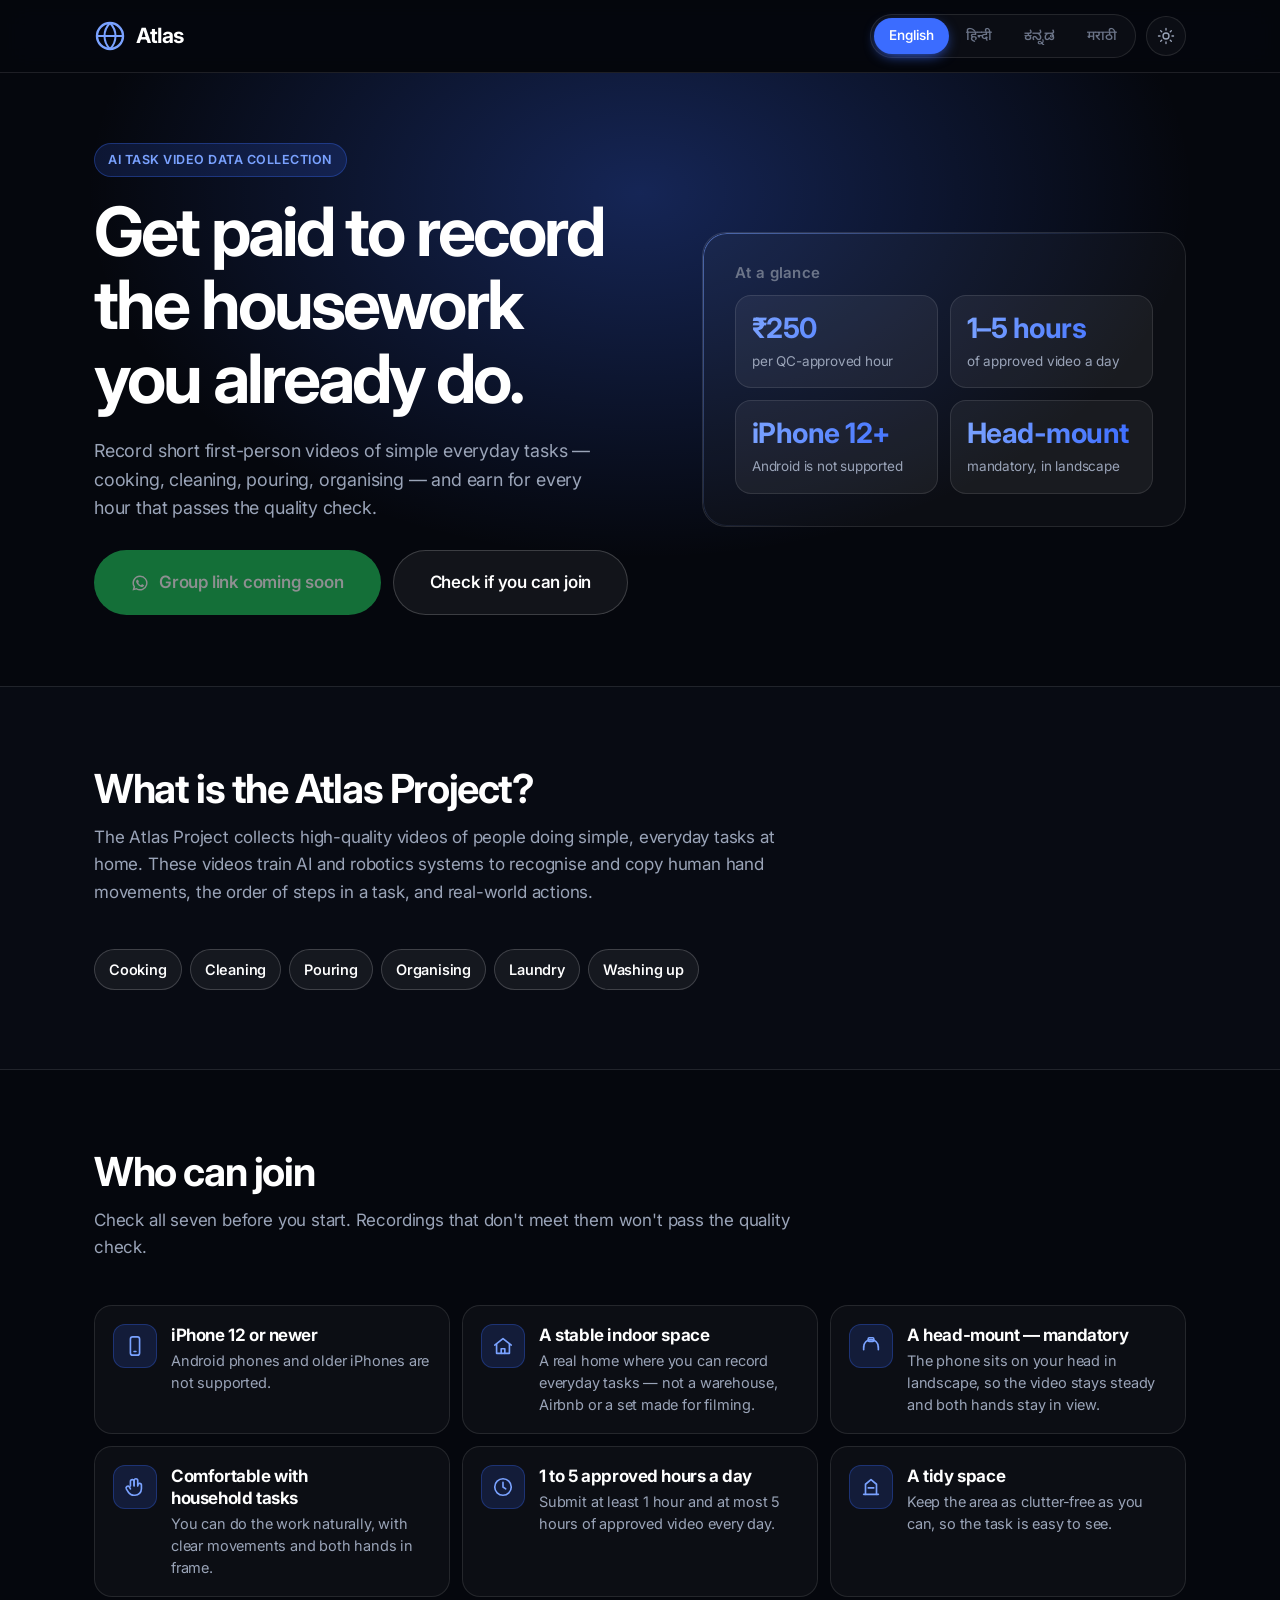
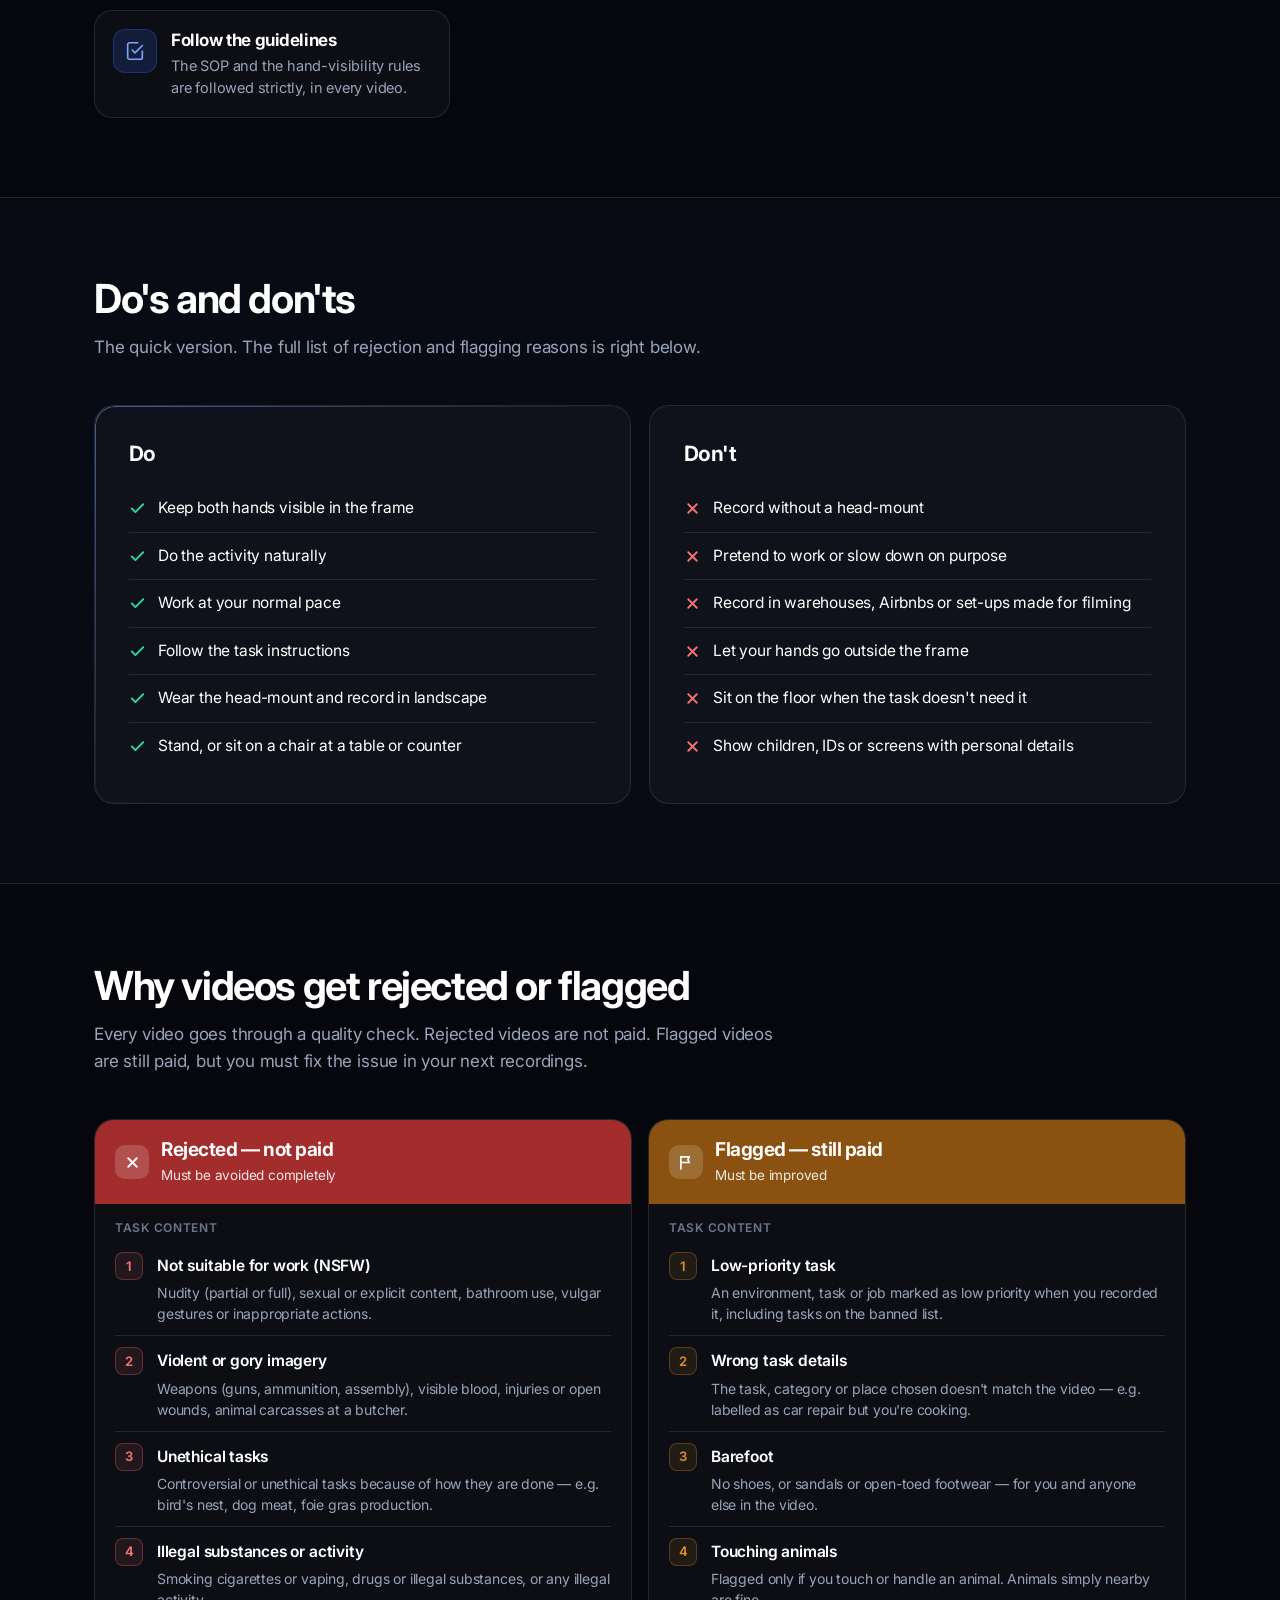
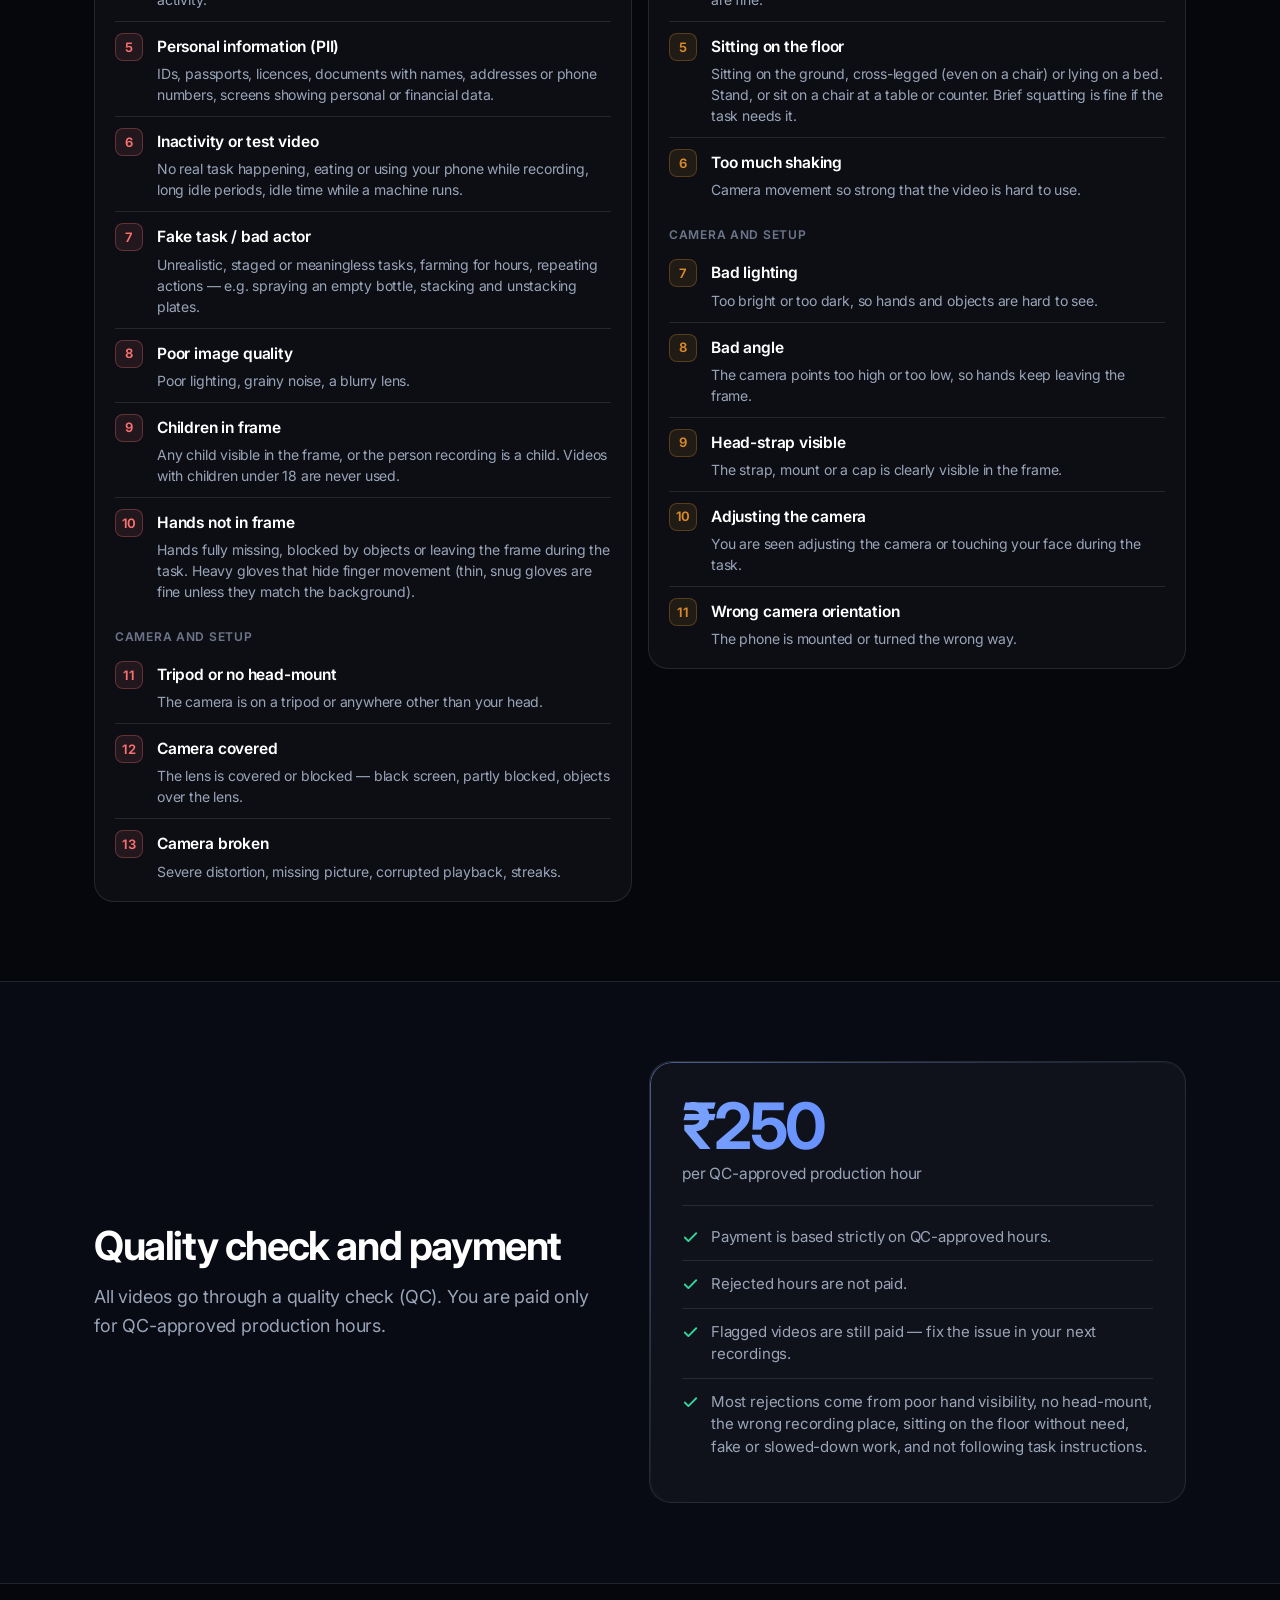
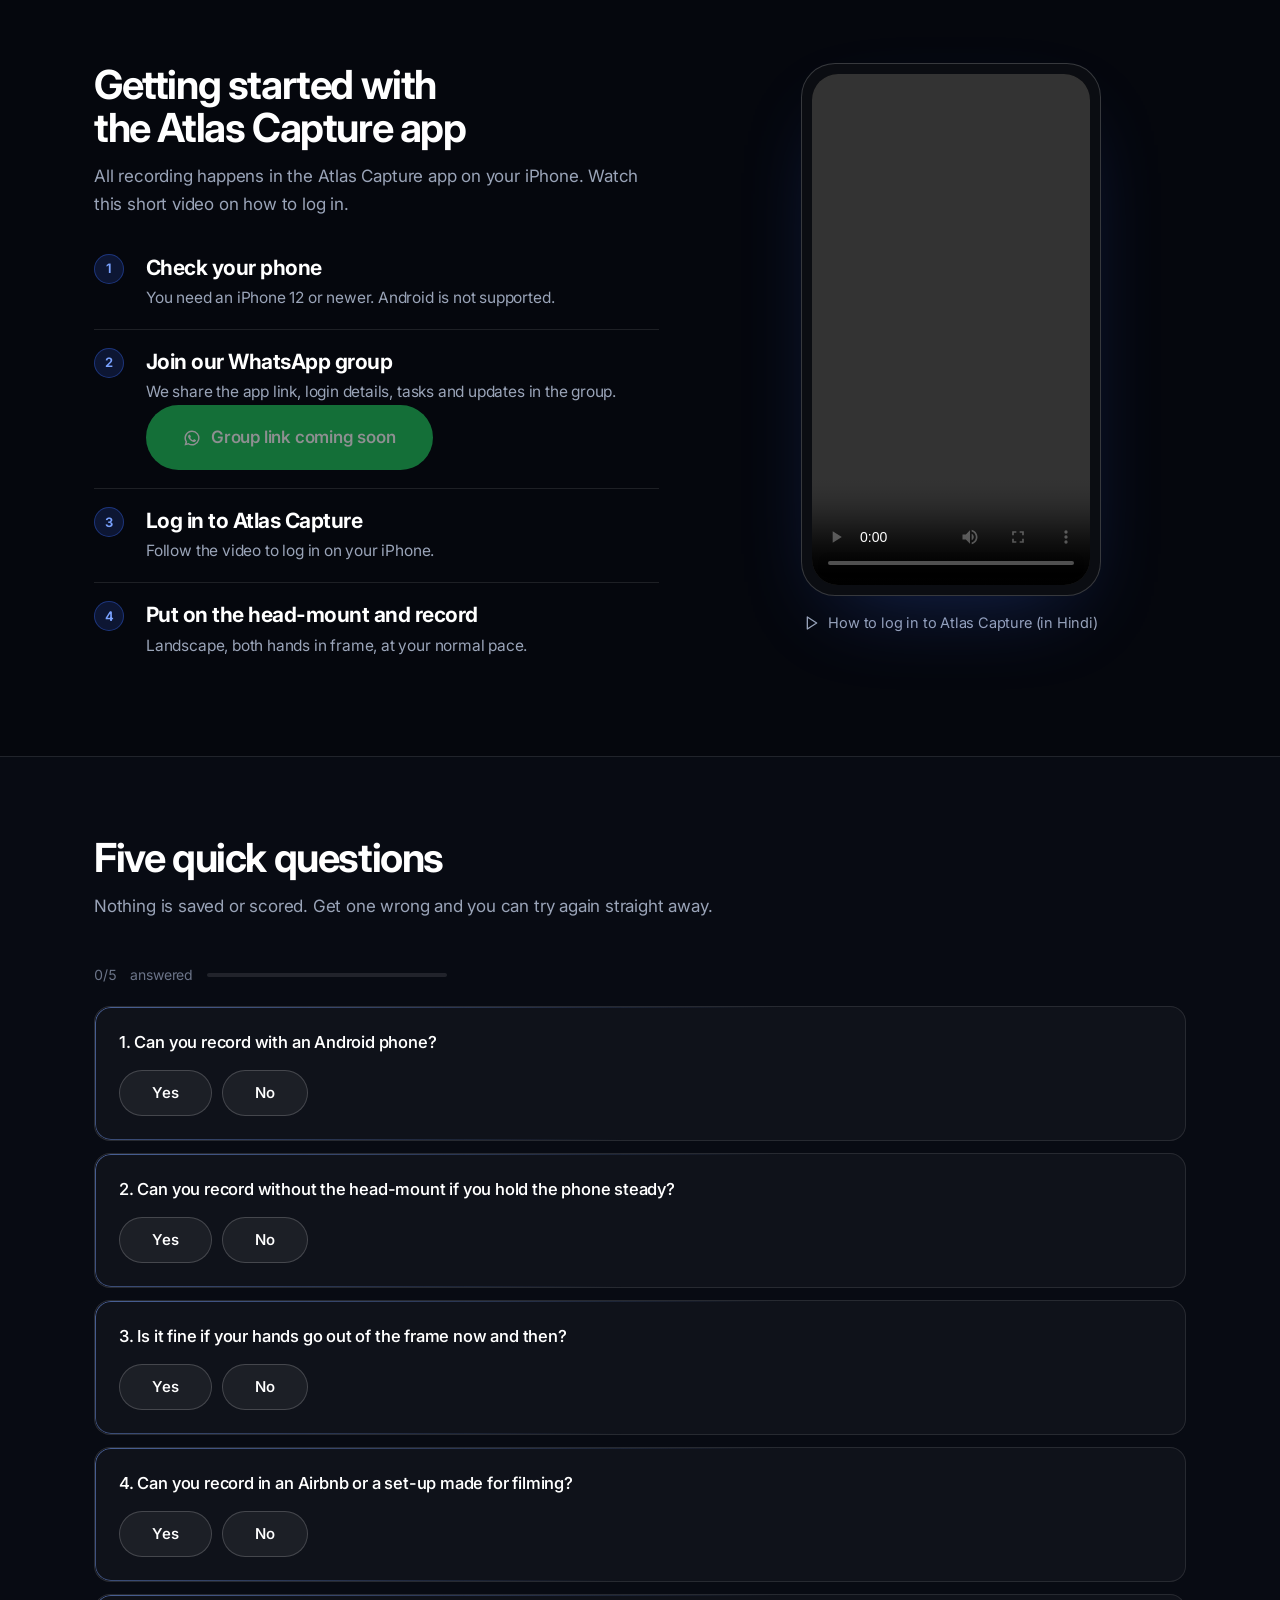
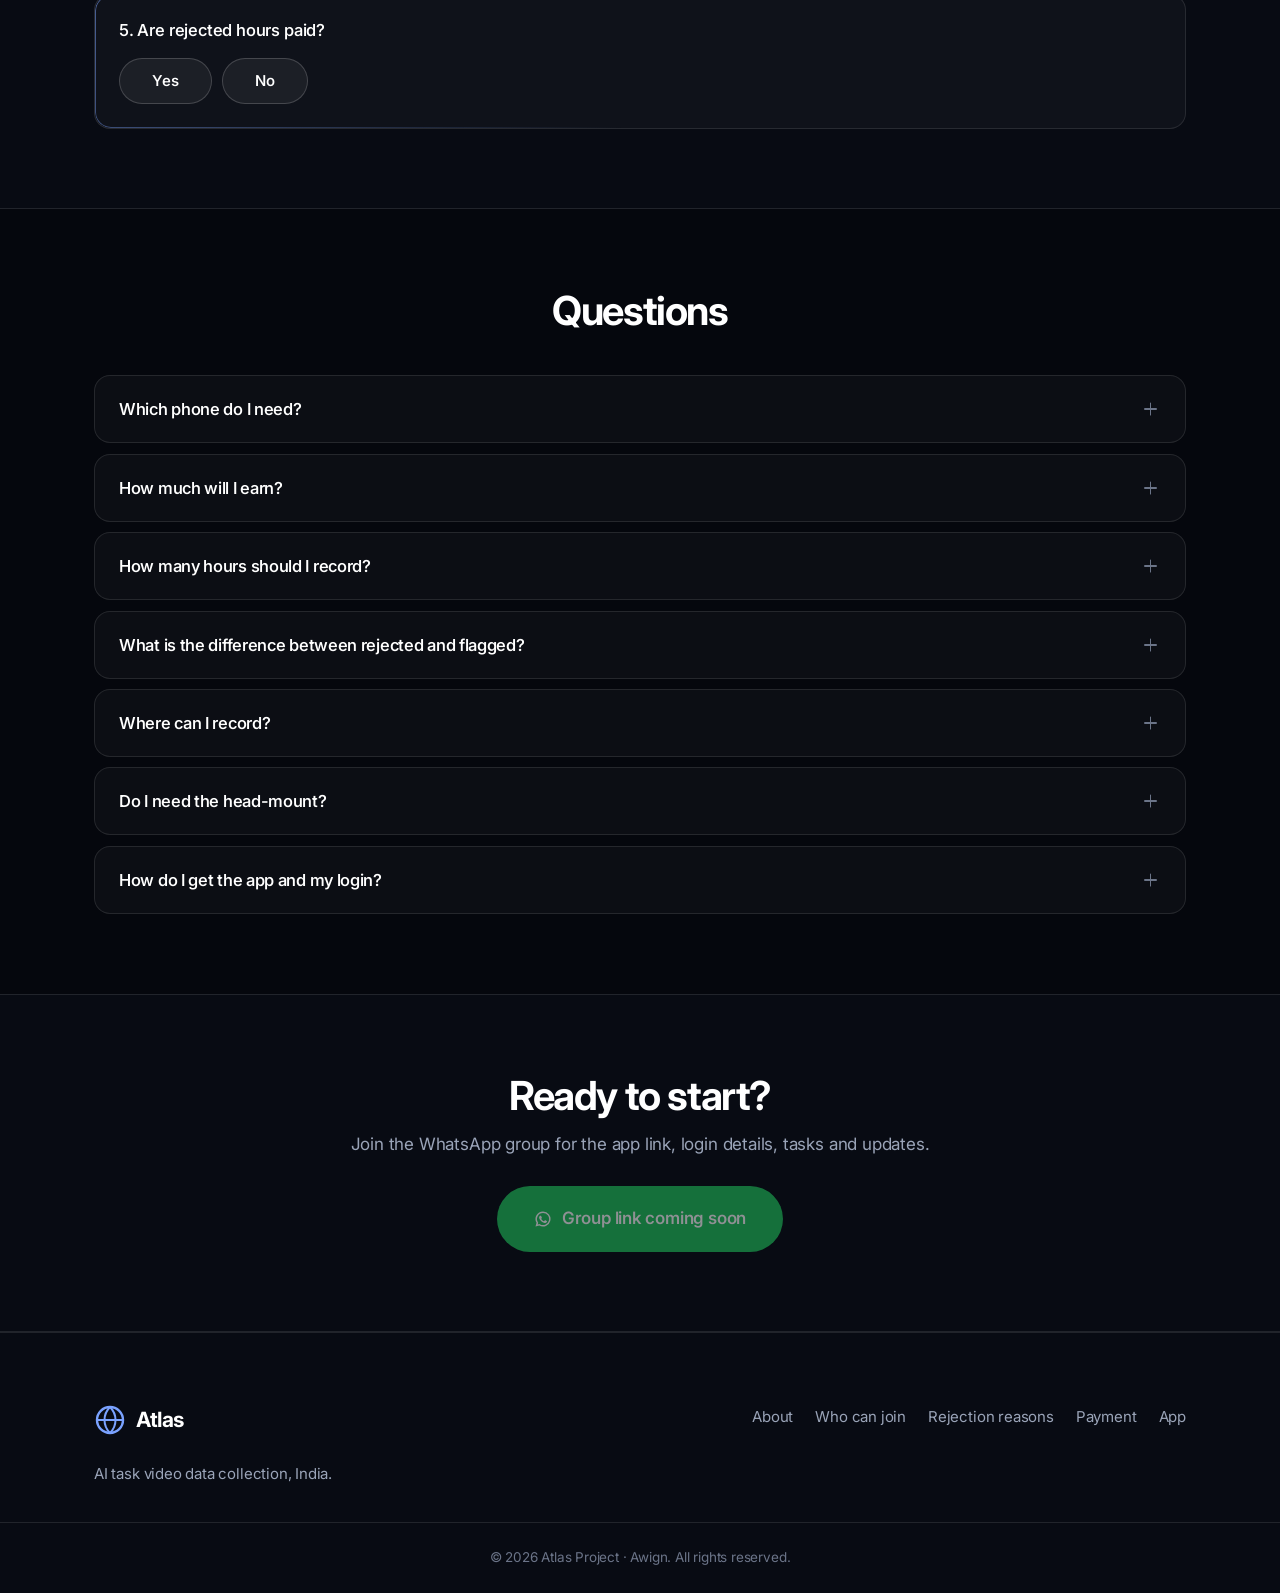
==== index.html @ ff55d1a7 "Atlas Project onboarding site (India) English by default, with Hindi, Kannada and Marathi. Eligibili" ====
<!doctype html>
<html lang="en" data-theme="dark">
<head>
<meta charset="utf-8" />
<meta name="viewport" content="width=device-width, initial-scale=1" />
<title>Atlas Project — Get Paid to Record Everyday Tasks</title>
<meta name="description" content="Record first-person videos of everyday household tasks with your iPhone and earn ₹250 for every QC-approved hour. Eligibility, rules, rejection reasons and app setup." />
<link rel="icon" type="image/png" href="assets/favicon.png" />
<link rel="apple-touch-icon" href="assets/favicon.png" />
<link rel="preconnect" href="https://fonts.googleapis.com" />
<link rel="preconnect" href="https://fonts.gstatic.com" crossorigin />
<link href="https://fonts.googleapis.com/css2?family=Inter:wght@400;500;600;700&family=Noto+Sans+Devanagari:wght@400;500;600;700&family=Noto+Sans+Kannada:wght@400;500;600;700&display=swap" rel="stylesheet" />
<link rel="stylesheet" href="styles.css" />
<script>
  (function () {
    var t = null;
    try { t = localStorage.getItem("atlas_theme"); } catch (e) {}
    document.documentElement.setAttribute("data-theme", t === "light" ? "light" : "dark");
  })();
</script>
</head>
<body>

<nav class="nav">
  <div class="shell nav__in">
    <a class="brand" href="#top" aria-label="Atlas Project">
      <span class="brand__mark" aria-hidden="true">
        <svg viewBox="0 0 32 32" fill="none"><circle cx="16" cy="16" r="13" stroke="currentColor" stroke-width="2.4"/><path d="M3 16h26M16 3c4 4 5.5 8.5 5.5 13S20 25 16 29M16 3c-4 4-5.5 8.5-5.5 13S12 25 16 29" stroke="currentColor" stroke-width="2"/></svg>
      </span>
      <span class="brand__name">Atlas</span>
    </a>
    <div class="nav__tools">
      <div class="seg" id="lang-seg" role="group" aria-label="Language"></div>
      <button type="button" class="iconbtn" id="theme-btn" onclick="toggleTheme()" aria-label="Switch theme">
        <svg class="i-sun" viewBox="0 0 24 24" fill="none" stroke="currentColor" stroke-width="1.8" stroke-linecap="round"><circle cx="12" cy="12" r="4"/><path d="M12 2v2M12 20v2M4.9 4.9l1.4 1.4M17.7 17.7l1.4 1.4M2 12h2M20 12h2M4.9 19.1l1.4-1.4M17.7 6.3l1.4-1.4"/></svg>
        <svg class="i-moon" viewBox="0 0 24 24" fill="none" stroke="currentColor" stroke-width="1.8" stroke-linecap="round" stroke-linejoin="round"><path d="M21 12.8A9 9 0 1111.2 3a7 7 0 009.8 9.8z"/></svg>
      </button>
    </div>
  </div>
</nav>

<main id="top">

  <!-- ================= HERO ================= -->
  <header class="hero">
    <div class="hero__aura"></div>
    <div class="shell hero__in">
      <div class="rv">
        <span class="eyebrow" data-i18n="heroEyebrow"></span>
        <h1 data-i18n="heroTitle"></h1>
        <p class="lede" data-i18n="heroLede"></p>
        <div class="hero__cta">
          <span class="js-join"></span>
          <a class="btn btn--ghost btn--lg" href="#eligibility" data-i18n="heroCta2"></a>
        </div>
      </div>
      <aside class="glance card card--edge rv" aria-labelledby="glance-t">
        <h2 id="glance-t" data-i18n="glanceTitle"></h2>
        <dl id="glance"></dl>
      </aside>
    </div>
  </header>

  <!-- ================= ABOUT ================= -->
  <section class="sec sec--tint" id="about">
    <div class="shell">
      <div class="head rv">
        <h2 data-i18n="aboutTitle"></h2>
        <p data-i18n="aboutBody"></p>
      </div>
      <ul class="tags rv" id="about-tags"></ul>
    </div>
  </section>

  <!-- ================= ELIGIBILITY ================= -->
  <section class="sec" id="eligibility">
    <div class="shell">
      <div class="head rv">
        <h2 data-i18n="eligTitle"></h2>
        <p data-i18n="eligBody"></p>
      </div>
      <ol class="elig" id="elig"></ol>
    </div>
  </section>

  <!-- ================= DO / DON'T ================= -->
  <section class="sec sec--tint" id="rules">
    <div class="shell">
      <div class="head rv">
        <h2 data-i18n="ddTitle"></h2>
        <p data-i18n="ddBody"></p>
      </div>
      <div class="dd">
        <div class="dd__col dd--good card card--edge card--spot rv">
          <h3 data-i18n="doTitle"></h3>
          <ul id="do-list"></ul>
        </div>
        <div class="dd__col dd--bad card card--spot rv">
          <h3 data-i18n="dontTitle"></h3>
          <ul id="dont-list"></ul>
        </div>
      </div>
    </div>
  </section>

  <!-- ================= REJECTION / FLAGGING ================= -->
  <section class="sec" id="reasons">
    <div class="shell">
      <div class="head rv">
        <h2 data-i18n="rejTitle"></h2>
        <p data-i18n="rejBody"></p>
      </div>
      <div class="reasons">
        <div class="rlist rlist--p0 card rv" id="p0"></div>
        <div class="rlist rlist--p1 card rv" id="p1"></div>
      </div>
    </div>
  </section>

  <!-- ================= QC & PAYMENT ================= -->
  <section class="sec sec--tint" id="pay">
    <div class="shell pay">
      <div class="rv">
        <h2 data-i18n="payTitle"></h2>
        <p class="lede" style="margin-top:16px" data-i18n="payBody"></p>
      </div>
      <div class="pay__card card card--edge card--spot rv">
        <div class="pay__rate"><b data-i18n="payRate"></b><span data-i18n="payRateL"></span></div>
        <ul class="pay__points" id="pay-points"></ul>
      </div>
    </div>
  </section>

  <!-- ================= APP ================= -->
  <section class="sec" id="app">
    <div class="shell app">
      <div class="rv">
        <div class="head">
          <h2 data-i18n="appTitle"></h2>
          <p data-i18n="appBody"></p>
        </div>
        <div id="app-steps"></div>
      </div>
      <figure class="phone rv">
        <div class="phone__frame">
          <video id="login-video" controls playsinline preload="metadata"></video>
        </div>
        <figcaption class="vid__cap">
          <svg width="16" height="16" viewBox="0 0 24 24" fill="none" stroke="currentColor" stroke-width="2" stroke-linecap="round" stroke-linejoin="round"><polygon points="5 3 19 12 5 21 5 3"/></svg>
          <span data-i18n="appVideoCap"></span>
        </figcaption>
      </figure>
    </div>
  </section>

  <!-- ================= QUIZ ================= -->
  <section class="sec sec--tint">
    <div class="shell">
      <div class="head rv">
        <h2 data-i18n="quizTitle"></h2>
        <p data-i18n="quizBody"></p>
      </div>
      <div class="meter rv">
        <span id="q-count">0/5</span>
        <span data-i18n="quizProgress"></span>
        <span class="track"><span class="fill" id="q-fill"></span></span>
      </div>
      <div class="quiz" id="quiz"></div>
    </div>
  </section>

  <!-- ================= FAQ ================= -->
  <section class="sec" id="faq">
    <div class="shell">
      <div class="head head--center rv">
        <h2 data-i18n="faqTitle"></h2>
      </div>
      <div class="faq" id="faq-list"></div>
    </div>
  </section>

  <!-- ================= FINAL CTA ================= -->
  <section class="sec sec--tint">
    <div class="shell">
      <div class="final rv">
        <h2 data-i18n="ctaTitle"></h2>
        <p data-i18n="ctaBody"></p>
        <div class="hero__cta"><span class="js-join"></span></div>
      </div>
    </div>
  </section>

</main>

<footer class="foot">
  <div class="shell foot__in">
    <div>
      <a class="brand" href="#top"><span class="brand__mark" aria-hidden="true"><svg viewBox="0 0 32 32" fill="none"><circle cx="16" cy="16" r="13" stroke="currentColor" stroke-width="2.4"/><path d="M3 16h26M16 3c4 4 5.5 8.5 5.5 13S20 25 16 29M16 3c-4 4-5.5 8.5-5.5 13S12 25 16 29" stroke="currentColor" stroke-width="2"/></svg></span><span class="brand__name">Atlas</span></a>
      <p class="foot__tag" data-i18n="footTag"></p>
    </div>
    <ul class="foot__links">
      <li><a href="#about" data-i18n="fAbout"></a></li>
      <li><a href="#eligibility" data-i18n="fEligibility"></a></li>
      <li><a href="#reasons" data-i18n="fRules"></a></li>
      <li><a href="#pay" data-i18n="fPay"></a></li>
      <li><a href="#app" data-i18n="fApp"></a></li>
    </ul>
  </div>
  <div class="foot__bar"><span data-i18n="footRights"></span></div>
</footer>

<script src="i18n.js"></script>
<script src="script.js"></script>
</body>
</html>
---- styles.css ----
/* ============================================================
   Atlas Project — India onboarding (design system shared with the
   Awign LatAm site)
   Dark-first design system with a light theme toggle.
   ============================================================ */

:root,
[data-theme="dark"] {
  --bg: #05070d;
  --bg-2: #080b13;
  --surface: rgba(255, 255, 255, 0.03);
  --surface-2: rgba(255, 255, 255, 0.055);

  --line: rgba(255, 255, 255, 0.1);
  --line-2: rgba(255, 255, 255, 0.18);

  --tx: #ffffff;
  --tx-2: #9aa4b8;
  --tx-3: #6b7488;

  --brand: #3b6cff;
  --brand-2: #7aa2ff;
  --brand-soft: rgba(59, 108, 255, 0.16);

  --good: #34d399;
  --good-soft: rgba(52, 211, 153, 0.1);
  --bad: #f87171;
  --bad-soft: rgba(248, 113, 113, 0.09);

  --edge: rgba(122, 162, 255, 0.55);
  --edge-2: rgba(122, 162, 255, 0);
  --halo: rgba(59, 108, 255, 0.3);
  --spot: rgba(122, 162, 255, 0.14);

  color-scheme: dark;
}

[data-theme="light"] {
  --bg: #ffffff;
  --bg-2: #f5f7fc;
  --surface: rgba(10, 20, 50, 0.022);
  --surface-2: rgba(10, 20, 50, 0.045);

  --line: rgba(10, 20, 50, 0.1);
  --line-2: rgba(10, 20, 50, 0.19);

  --tx: #070a12;
  --tx-2: #4d5665;
  --tx-3: #79808f;

  --brand: #1b45d7;
  --brand-2: #1b45d7;
  --brand-soft: rgba(27, 69, 215, 0.09);

  --good: #0f7a4f;
  --good-soft: rgba(15, 122, 79, 0.07);
  --bad: #c0362c;
  --bad-soft: rgba(192, 54, 44, 0.06);

  --edge: rgba(27, 69, 215, 0.32);
  --edge-2: rgba(27, 69, 215, 0);
  --halo: rgba(27, 69, 215, 0.14);
  --spot: rgba(27, 69, 215, 0.07);

  color-scheme: light;
}

* {
  box-sizing: border-box;
}

html {
  scroll-behavior: smooth;
  -webkit-text-size-adjust: 100%;
}

body {
  margin: 0;
  background: var(--bg);
  color: var(--tx);
  font-family: "Inter", "Noto Sans Devanagari", "Noto Sans Kannada", -apple-system, BlinkMacSystemFont, "Segoe UI", Roboto,
    Helvetica, Arial, sans-serif;
  font-size: 17px;
  line-height: 1.6;
  letter-spacing: -0.011em;
  -webkit-font-smoothing: antialiased;
  -moz-osx-font-smoothing: grayscale;
  overflow-x: hidden;
}

/* Theme flips instantly. Transitioning a background-color that resolves
   from a custom property leaves it stuck on the old value, so all
   transitions are suppressed for the frame the theme changes on. */
.theming,
.theming *,
.theming *::before,
.theming *::after {
  transition: none !important;
}

img {
  max-width: 100%;
  display: block;
}
a {
  color: inherit;
}
::selection {
  background: var(--brand);
  color: #fff;
}

.shell {
  width: 100%;
  max-width: 1180px;
  margin-inline: auto;
  padding-inline: clamp(20px, 5vw, 44px);
}

/* ---------- type ---------- */

h1,
h2,
h3,
h4 {
  margin: 0;
  font-weight: 680;
  line-height: 1.08;
  letter-spacing: -0.035em;
  text-wrap: balance;
}

h1 {
  font-size: clamp(40px, 5.6vw, 68px);
  letter-spacing: -0.042em;
}
h2 {
  font-size: clamp(28px, 3.4vw, 40px);
}
h3 {
  font-size: clamp(18px, 1.9vw, 21px);
  letter-spacing: -0.024em;
  line-height: 1.3;
}

p {
  margin: 0;
}

.lede {
  font-size: clamp(16.5px, 1.4vw, 18.5px);
  line-height: 1.58;
  color: var(--tx-2);
  max-width: 60ch;
}

.head {
  max-width: 700px;
  margin-bottom: clamp(28px, 3.4vw, 44px);
}
.head p {
  margin-top: 14px;
  color: var(--tx-2);
  font-size: 17px;
}
.head--center {
  margin-inline: auto;
  text-align: center;
}

/* ---------- surfaces ---------- */

.card {
  position: relative;
  background: var(--surface);
  border: 1px solid var(--line);
  border-radius: 20px;
  overflow: hidden;
}

/* gradient hairline */
.card--edge::before {
  content: "";
  position: absolute;
  inset: 0;
  border-radius: inherit;
  padding: 1px;
  background: linear-gradient(140deg, var(--edge), var(--edge-2) 55%);
  -webkit-mask: linear-gradient(#000 0 0) content-box, linear-gradient(#000 0 0);
  -webkit-mask-composite: xor;
  mask: linear-gradient(#000 0 0) content-box, linear-gradient(#000 0 0);
  mask-composite: exclude;
  pointer-events: none;
  z-index: 2;
}

/* cursor-following glow */
.card--spot::after {
  content: "";
  position: absolute;
  inset: 0;
  border-radius: inherit;
  background: radial-gradient(
    340px circle at var(--mx, 50%) var(--my, 0%),
    var(--spot),
    transparent 65%
  );
  opacity: 0;
  transition: opacity 0.35s ease;
  pointer-events: none;
  z-index: 1;
}
.card--spot:hover::after {
  opacity: 1;
}

.card--lift {
  transition: transform 0.32s cubic-bezier(0.22, 1, 0.36, 1),
    box-shadow 0.32s ease, border-color 0.32s ease;
}
.card--lift:hover {
  transform: translateY(-4px);
  border-color: var(--line-2);
  box-shadow: 0 22px 60px -22px var(--halo);
}

/* ---------- scroll reveal ----------
   Content is visible by default and only hidden once JS has confirmed it
   can animate it back in (html.anim). Without that, a page opened in a
   background tab — where IntersectionObserver never fires — would render
   completely blank. */

.anim .rv {
  opacity: 0;
  transform: translateY(22px);
  transition: opacity 0.7s cubic-bezier(0.22, 1, 0.36, 1),
    transform 0.7s cubic-bezier(0.22, 1, 0.36, 1);
  will-change: opacity, transform;
}
.anim .rv.in {
  opacity: 1;
  transform: none;
}

/* ---------- buttons ---------- */

.btn {
  display: inline-flex;
  align-items: center;
  justify-content: center;
  gap: 10px;
  border: 1px solid transparent;
  border-radius: 999px;
  font: inherit;
  font-size: 16px;
  font-weight: 570;
  letter-spacing: -0.012em;
  padding: 15px 30px;
  cursor: pointer;
  text-decoration: none;
  white-space: nowrap;
  position: relative;
  overflow: hidden;
  transition: transform 0.22s cubic-bezier(0.22, 1, 0.36, 1),
    box-shadow 0.28s ease, background-color 0.2s ease, border-color 0.2s ease;
}

/* sheen sweep */
.btn::after {
  content: "";
  position: absolute;
  top: 0;
  left: -140%;
  width: 60%;
  height: 100%;
  background: linear-gradient(
    100deg,
    transparent,
    rgba(255, 255, 255, 0.28),
    transparent
  );
  transform: skewX(-18deg);
  transition: left 0.6s cubic-bezier(0.22, 1, 0.36, 1);
  pointer-events: none;
}
.btn:hover::after {
  left: 140%;
}

.btn--primary {
  background: var(--brand);
  color: #fff;
  box-shadow: 0 12px 36px -12px var(--brand);
}
.btn--primary:hover {
  box-shadow: 0 18px 48px -12px var(--brand);
  transform: translateY(-2px);
}

.btn--wa {
  background: #22c55e;
  color: #fff;
  box-shadow: 0 12px 36px -12px rgba(34, 197, 94, 0.8);
}
.btn--wa:hover {
  box-shadow: 0 18px 50px -12px rgba(34, 197, 94, 0.9);
  transform: translateY(-2px);
}

.btn--ghost {
  background: var(--surface-2);
  color: var(--tx);
  border-color: var(--line-2);
}
.btn--ghost:hover {
  border-color: var(--tx-3);
  transform: translateY(-2px);
}

.btn--wide {
  width: 100%;
}
.btn--lg {
  padding: 18px 36px;
  font-size: 17px;
}

/* ---------- nav ---------- */

.nav {
  position: sticky;
  top: 0;
  z-index: 80;
  background: color-mix(in srgb, var(--bg) 82%, transparent);
  backdrop-filter: saturate(180%) blur(14px);
  border-bottom: 1px solid var(--line);
}

.nav__in {
  display: flex;
  align-items: center;
  justify-content: space-between;
  gap: 16px;
  height: 72px;
}

.brand img {
  height: 30px;
  width: auto;
  transition: transform 0.3s cubic-bezier(0.22, 1, 0.36, 1);
}
.brand:hover img {
  transform: scale(1.04);
}
[data-theme="dark"] .brand img {
  filter: brightness(1.6) saturate(1.25);
}

.nav__tools {
  display: flex;
  align-items: center;
  gap: 10px;
}

.seg {
  display: flex;
  align-items: center;
  gap: 2px;
  padding: 3px;
  border: 1px solid var(--line);
  border-radius: 999px;
  background: var(--surface);
}
.seg button {
  font: inherit;
  font-size: 13.5px;
  font-weight: 540;
  padding: 7px 15px;
  border: 0;
  border-radius: 999px;
  background: transparent;
  color: var(--tx-3);
  cursor: pointer;
  transition: all 0.2s ease;
  white-space: nowrap;
}
.seg button:hover {
  color: var(--tx);
}
.seg .l-short {
  display: none;
}
.seg button.on {
  background: var(--brand);
  color: #fff;
  box-shadow: 0 4px 14px -4px var(--brand);
}

.iconbtn {
  width: 40px;
  height: 40px;
  display: grid;
  place-items: center;
  border-radius: 999px;
  border: 1px solid var(--line);
  background: var(--surface);
  color: var(--tx-2);
  cursor: pointer;
  transition: all 0.22s ease;
  flex: none;
}
.iconbtn:hover {
  color: var(--tx);
  border-color: var(--line-2);
  transform: rotate(-18deg);
}
.iconbtn svg {
  width: 18px;
  height: 18px;
}
.iconbtn .i-sun {
  display: none;
}
[data-theme="dark"] .iconbtn .i-sun {
  display: block;
}
[data-theme="dark"] .iconbtn .i-moon {
  display: none;
}

/* ---------- hero ---------- */

.hero {
  position: relative;
  padding-top: clamp(44px, 5.5vw, 76px);
  padding-bottom: clamp(44px, 5.5vw, 72px);
  overflow: hidden;
}

.hero__aura {
  position: absolute;
  top: -260px;
  left: 50%;
  width: min(1150px, 135vw);
  height: 760px;
  transform: translateX(-50%);
  background: radial-gradient(ellipse at center, var(--halo) 0%, transparent 68%);
  pointer-events: none;
  z-index: 0;
  animation: breathe 9s ease-in-out infinite;
}

@keyframes breathe {
  0%,
  100% {
    opacity: 0.75;
    transform: translateX(-50%) scale(1);
  }
  50% {
    opacity: 1;
    transform: translateX(-50%) scale(1.08);
  }
}

.hero__in {
  position: relative;
  z-index: 1;
  display: grid;
  gap: clamp(34px, 4vw, 56px);
  align-items: center;
}

.hero h1 {
  max-width: 13ch;
}
.hero .lede {
  margin-top: 22px;
  max-width: 46ch;
}

/* ---------- video ---------- */

.vid {
  position: relative;
  border-radius: 20px;
  overflow: hidden;
  background: #000;
  aspect-ratio: 16 / 9;
  border: 1px solid var(--line-2);
  box-shadow: 0 34px 90px -34px var(--halo);
}
.vid video,
.vid iframe {
  position: absolute;
  inset: 0;
  width: 100%;
  height: 100%;
  border: 0;
  object-fit: cover;
  background: #000;
  display: block;
}

.vid__mute {
  position: absolute;
  right: 14px;
  bottom: 14px;
  z-index: 3;
  width: 44px;
  height: 44px;
  display: grid;
  place-items: center;
  border-radius: 999px;
  border: 1px solid rgba(255, 255, 255, 0.24);
  background: rgba(0, 0, 0, 0.55);
  backdrop-filter: blur(8px);
  color: #fff;
  cursor: pointer;
  transition: all 0.22s ease;
}
.vid__mute:hover {
  background: rgba(0, 0, 0, 0.82);
  transform: scale(1.08);
}
.vid__mute svg {
  width: 18px;
  height: 18px;
}
.vid__mute .i-on {
  display: none;
}
.vid__mute.unmuted .i-on {
  display: block;
}
.vid__mute.unmuted .i-off {
  display: none;
}

.vid__cap {
  margin-top: 15px;
  font-size: 14.5px;
  color: var(--tx-2);
  display: flex;
  align-items: center;
  gap: 8px;
}

/* ---------- stats ---------- */

.stats {
  display: grid;
  gap: 16px;
  margin-top: clamp(38px, 4.5vw, 60px);
  position: relative;
  z-index: 1;
}

.stat {
  padding: clamp(22px, 2.6vw, 30px);
  border-radius: 18px;
}
.stat__v {
  font-size: clamp(28px, 3.2vw, 38px);
  font-weight: 700;
  letter-spacing: -0.04em;
  line-height: 1;
  background: linear-gradient(100deg, var(--brand-2), var(--brand));
  -webkit-background-clip: text;
  background-clip: text;
  color: transparent;
}
.stat__l {
  margin-top: 11px;
  font-size: 14.5px;
  color: var(--tx-2);
  line-height: 1.5;
  position: relative;
  z-index: 2;
}

/* ---------- sections ---------- */

.sec {
  padding-block: clamp(54px, 6.2vw, 88px);
  position: relative;
}
.sec--tint {
  background: var(--bg-2);
  border-block: 1px solid var(--line);
}

/* ---------- work ---------- */

.work {
  display: grid;
  gap: clamp(28px, 3.4vw, 48px);
  align-items: center;
}
.work__grid {
  display: grid;
  grid-template-columns: repeat(2, 1fr);
  gap: 14px;
}
figure {
  margin: 0;
}
.shot {
  border-radius: 14px;
  overflow: hidden;
  aspect-ratio: 16 / 10;
  border: 1px solid var(--line);
}
.shot img {
  width: 100%;
  height: 100%;
  object-fit: cover;
  transition: transform 0.6s cubic-bezier(0.22, 1, 0.36, 1);
}
figure:hover .shot img {
  transform: scale(1.07);
}
figcaption {
  margin-top: 9px;
  font-size: 13.5px;
  color: var(--tx-3);
}

/* ---------- setup ---------- */

.setup {
  display: grid;
  gap: clamp(26px, 3.2vw, 44px);
  align-items: center;
}
.setup__img {
  border-radius: 18px;
  overflow: hidden;
  border: 1px solid var(--line);
}
.setup__row {
  display: flex;
  gap: 14px;
  align-items: flex-start;
  padding: 15px 0;
  border-bottom: 1px solid var(--line);
}
.setup__row:last-child {
  border-bottom: 0;
}
.setup__row svg {
  flex: none;
  margin-top: 3px;
  color: var(--brand-2);
}
.setup__row b {
  font-weight: 600;
}
.setup__row span {
  color: var(--tx-2);
  font-size: 15.5px;
}

/* ---------- examples ---------- */

.exgroup + .exgroup {
  margin-top: clamp(40px, 4.6vw, 64px);
}

.exhead {
  display: flex;
  align-items: baseline;
  flex-wrap: wrap;
  gap: 10px 14px;
  margin-bottom: 20px;
}
.exhead h3 {
  font-size: clamp(20px, 2.2vw, 25px);
}
.exhead p {
  color: var(--tx-3);
  font-size: 15px;
}

.tag {
  display: inline-flex;
  align-items: center;
  gap: 7px;
  font-size: 12.5px;
  font-weight: 620;
  letter-spacing: 0.04em;
  text-transform: uppercase;
  padding: 6px 13px;
  border-radius: 999px;
  flex: none;
}
.tag--good {
  background: var(--good-soft);
  color: var(--good);
  border: 1px solid color-mix(in srgb, var(--good) 32%, transparent);
}
.tag--bad {
  background: var(--bad-soft);
  color: var(--bad);
  border: 1px solid color-mix(in srgb, var(--bad) 32%, transparent);
}

.clips {
  display: grid;
  gap: 16px;
  grid-template-columns: repeat(3, 1fr);
}
.clip .vid {
  border-radius: 14px;
  box-shadow: none;
  transition: transform 0.32s cubic-bezier(0.22, 1, 0.36, 1),
    box-shadow 0.32s ease, border-color 0.32s ease;
}
.clip:hover .vid {
  transform: translateY(-4px);
  box-shadow: 0 22px 55px -24px var(--halo);
  border-color: var(--line-2);
}
.clip__t {
  margin-top: 12px;
  font-size: 15.5px;
  font-weight: 570;
}
.clip--good .clip__t::before,
.clip--bad .clip__t::before {
  content: "";
  display: inline-block;
  width: 7px;
  height: 7px;
  border-radius: 999px;
  margin-right: 9px;
  vertical-align: middle;
}
.clip--good .clip__t::before {
  background: var(--good);
}
.clip--bad .clip__t::before {
  background: var(--bad);
}

/* ---------- do / don't ---------- */

.dd {
  display: grid;
  gap: 18px;
}
.dd__col {
  padding: clamp(24px, 2.8vw, 34px);
  border-radius: 20px;
}
.dd__col ul {
  margin: 18px 0 0;
  padding: 0;
  list-style: none;
}
.dd__col li {
  display: flex;
  gap: 12px;
  align-items: flex-start;
  padding: 12px 0;
  border-bottom: 1px solid var(--line);
  font-size: 15.5px;
  line-height: 1.45;
  position: relative;
  z-index: 2;
}
.dd__col li:last-child {
  border-bottom: 0;
}
.dd__col li svg {
  flex: none;
  margin-top: 3px;
}
.dd--good li svg {
  color: var(--good);
}
.dd--bad li svg {
  color: var(--bad);
}
.dd__note {
  margin-top: 18px;
  font-size: 14.5px;
  color: var(--tx-3);
  line-height: 1.5;
}

/* ---------- app ---------- */

.app {
  display: grid;
  gap: clamp(28px, 3.4vw, 48px);
  align-items: start;
}
.app > * {
  min-width: 0;
}
.stp {
  display: grid;
  grid-template-columns: 36px minmax(0, 1fr);
  gap: 16px;
  padding: 18px 0;
  border-bottom: 1px solid var(--line);
  align-items: start;
}
.stp:last-child {
  border-bottom: 0;
}
.stp__n {
  width: 30px;
  height: 30px;
  display: grid;
  place-items: center;
  border-radius: 999px;
  background: var(--brand-soft);
  border: 1px solid color-mix(in srgb, var(--brand) 36%, transparent);
  color: var(--brand-2);
  font-size: 13px;
  font-weight: 640;
}
.stp p {
  margin-top: 5px;
  color: var(--tx-2);
  font-size: 15.5px;
}
.stp__extra {
  margin-top: 14px;
}
.stp__hint {
  margin-top: 10px;
  font-size: 14px;
  color: var(--tx-3);
}

.app__sticky {
  position: sticky;
  top: 96px;
}

/* ---------- payments ---------- */

section[id] {
  scroll-margin-top: 64px;
}

.pay {
  display: grid;
  gap: 16px;
}
.pay__card {
  padding: clamp(22px, 2.6vw, 30px);
  border-radius: 20px;
}
.pay__card > * {
  position: relative;
  z-index: 2;
}
.pay__card > p {
  margin-top: 10px;
  color: var(--tx-2);
  font-size: 15.5px;
  line-height: 1.5;
}
.pay__cyc {
  margin-top: 14px;
  padding: 14px 16px;
  border-radius: 14px;
  background: var(--brand-soft);
  border: 1px solid color-mix(in srgb, var(--brand) 30%, transparent);
  display: grid;
  gap: 3px;
}
.pay__cyc b {
  color: var(--tx);
  font-weight: 620;
  font-size: 15.5px;
}
.pay__cyc span {
  color: var(--brand-2);
  font-size: 14.5px;
  font-weight: 560;
}
.pay__sub {
  margin-top: 20px;
  font-size: 12.5px;
  font-weight: 620;
  letter-spacing: 0.06em;
  text-transform: uppercase;
  color: var(--tx-3);
}
.pay__ex {
  margin: 8px 0 0;
  padding: 0;
  list-style: none;
}
.pay__ex li {
  display: grid;
  gap: 2px;
  padding: 10px 0;
  border-bottom: 1px solid var(--line);
  font-size: 14.5px;
  color: var(--tx-2);
}
.pay__ex li:last-child {
  border-bottom: 0;
}
.pay__ex b {
  display: flex;
  align-items: center;
  gap: 6px;
  color: var(--tx);
  font-weight: 600;
}
.pay__ex svg {
  flex: none;
  color: var(--brand-2);
}
.pay__row {
  margin-top: 12px;
  padding: 13px 16px;
  border-radius: 14px;
  border: 1px solid var(--line);
  background: var(--surface);
  display: grid;
  gap: 3px;
  font-size: 14.5px;
  color: var(--tx-2);
}
.pay__row b {
  color: var(--tx-3);
  font-weight: 600;
}
.pay__row.is-paid {
  background: var(--good-soft);
  border-color: color-mix(in srgb, var(--good) 35%, transparent);
}
.pay__row.is-paid b {
  color: var(--good);
}
.pay__note {
  margin-top: 16px;
  font-size: 14px;
  color: var(--tx-3);
  line-height: 1.5;
}
.pay__accts {
  margin: 14px 0 0;
  padding: 0;
  list-style: none;
  display: grid;
  gap: 10px;
}
.pay__accts li {
  display: flex;
  align-items: center;
  justify-content: space-between;
  gap: 10px;
  padding: 13px 16px;
  border-radius: 14px;
  border: 1px solid var(--line);
  background: var(--surface);
}
.pay__accts li.is-pref {
  border-color: color-mix(in srgb, var(--good) 45%, transparent);
  background: var(--good-soft);
}
.pay__accts b {
  color: var(--tx);
  font-weight: 620;
  font-size: 16px;
}
.pay__accts li:not(.is-pref) b {
  font-weight: 560;
}
.pay__contact {
  margin-top: 22px;
  display: flex;
  flex-wrap: wrap;
  align-items: center;
  justify-content: space-between;
  gap: 14px 24px;
  padding: 18px 22px;
  border: 1px solid var(--line);
  border-radius: 20px;
  background: var(--surface);
}
.pay__contact p {
  color: var(--tx-2);
  font-size: 15.5px;
  max-width: 52ch;
}

/* ---------- phone requirement (hero stat) ---------- */

.stat--phone .stat__v {
  font-size: clamp(24px, 2.2vw, 28px);
  line-height: 1.15;
}

.phones {
  display: flex;
  flex-wrap: wrap;
  gap: 6px;
  margin-top: 14px;
  position: relative;
  z-index: 2;
}
.phones span {
  padding: 5px 11px;
  border-radius: 999px;
  font-size: 13.5px;
  font-weight: 600;
  color: var(--tx);
  background: var(--brand-soft);
  border: 1px solid color-mix(in srgb, var(--brand) 32%, transparent);
  white-space: nowrap;
}

/* ---------- store buttons ---------- */

.stores {
  display: grid;
  grid-template-columns: repeat(2, minmax(0, 190px));
  gap: 10px;
}
.store {
  display: flex;
  align-items: center;
  gap: 11px;
  min-height: 54px;
  padding: 8px 16px;
  border-radius: 14px;
  background: #000;
  color: #fff;
  border: 1px solid rgba(255, 255, 255, 0.22);
  text-decoration: none;
  transition: transform 0.22s cubic-bezier(0.22, 1, 0.36, 1), border-color 0.2s ease,
    box-shadow 0.28s ease;
}
.store:hover {
  transform: translateY(-2px);
  border-color: rgba(255, 255, 255, 0.45);
  box-shadow: 0 14px 34px -14px var(--halo);
}
.store:active {
  transform: translateY(0);
}
.store svg {
  width: 26px;
  height: 26px;
  flex: none;
}
.store span {
  display: grid;
  line-height: 1.1;
  min-width: 0;
}
.store small {
  font-size: 11px;
  opacity: 0.8;
  white-space: nowrap;
}
.store b {
  font-size: 18px;
  font-weight: 600;
  letter-spacing: -0.02em;
  white-space: nowrap;
}

/* ---------- quiz ---------- */

.quiz {
  display: grid;
  gap: 12px;
}
.qq {
  padding: clamp(18px, 2.2vw, 24px);
  border-radius: 16px;
}
.qq__t {
  font-size: 16.5px;
  font-weight: 540;
  line-height: 1.45;
  position: relative;
  z-index: 2;
}
.qq__opts {
  display: flex;
  gap: 10px;
  margin-top: 15px;
  position: relative;
  z-index: 2;
}
.qq__opt {
  font: inherit;
  font-size: 15px;
  font-weight: 560;
  padding: 10px 32px;
  border-radius: 999px;
  border: 1px solid var(--line-2);
  background: var(--surface-2);
  color: var(--tx);
  cursor: pointer;
  transition: all 0.18s ease;
}
.qq__opt:hover:not(:disabled) {
  border-color: var(--tx-3);
  transform: translateY(-1px);
}
.qq__opt.ok {
  background: var(--good-soft);
  border-color: var(--good);
  color: var(--good);
}
.qq__opt.no {
  background: var(--bad-soft);
  border-color: var(--bad);
  color: var(--bad);
  animation: shake 0.4s ease;
}
@keyframes shake {
  0%, 100% { transform: translateX(0); }
  25% { transform: translateX(-5px); }
  75% { transform: translateX(5px); }
}
.qq__fb {
  margin-top: 13px;
  font-size: 15px;
  color: var(--tx-2);
  display: none;
  line-height: 1.5;
  position: relative;
  z-index: 2;
}
.qq__fb.show {
  display: block;
  animation: fadeUp 0.35s ease;
}
@keyframes fadeUp {
  from { opacity: 0; transform: translateY(-4px); }
  to { opacity: 1; transform: none; }
}

.meter {
  display: flex;
  align-items: center;
  gap: 14px;
  margin-bottom: 20px;
  font-size: 14px;
  color: var(--tx-3);
  font-variant-numeric: tabular-nums;
}
.meter .track {
  flex: 1;
  max-width: 240px;
  height: 4px;
  border-radius: 999px;
  background: var(--line);
  overflow: hidden;
}
.meter .fill {
  height: 100%;
  width: 0;
  border-radius: 999px;
  background: linear-gradient(90deg, var(--brand), var(--brand-2));
  transition: width 0.45s cubic-bezier(0.22, 1, 0.36, 1);
}

/* ---------- faq ---------- */

.faq {
  display: grid;
  gap: 10px;
}
.faq details {
  border-radius: 16px;
  padding: 0 clamp(18px, 2.2vw, 24px);
  transition: border-color 0.25s ease, background-color 0.25s ease;
}
.faq details[open] {
  border-color: var(--line-2);
}
.faq summary {
  cursor: pointer;
  list-style: none;
  padding: 20px 40px 20px 0;
  font-size: 16.5px;
  font-weight: 550;
  letter-spacing: -0.018em;
  position: relative;
  transition: color 0.18s ease;
}
.faq summary::-webkit-details-marker {
  display: none;
}
.faq summary:hover {
  color: var(--brand-2);
}
.faq summary::after,
.faq summary::before {
  content: "";
  position: absolute;
  right: 4px;
  top: 50%;
  background: var(--tx-3);
  border-radius: 2px;
  transition: transform 0.3s cubic-bezier(0.22, 1, 0.36, 1);
}
.faq summary::after {
  width: 13px;
  height: 1.8px;
  transform: translateY(-50%);
}
.faq summary::before {
  width: 1.8px;
  height: 13px;
  right: 9.6px;
  transform: translateY(-50%);
}
.faq details[open] summary::before {
  transform: translateY(-50%) rotate(90deg);
}
.faq p {
  padding: 0 30px 22px 0;
  color: var(--tx-2);
  font-size: 16px;
  line-height: 1.62;
  max-width: 74ch;
  animation: fadeUp 0.35s ease;
}

/* ---------- footer ---------- */

.foot {
  background: var(--bg-2);
  border-top: 1px solid var(--line);
  padding-top: clamp(48px, 5.5vw, 76px);
}
.foot__top {
  display: grid;
  gap: 40px;
  padding-bottom: clamp(38px, 4.5vw, 56px);
}
.foot__tag {
  margin-top: 18px;
  color: var(--tx-2);
  font-size: 15px;
  max-width: 32ch;
}
.foot__social {
  display: flex;
  gap: 10px;
  margin-top: 24px;
}
.foot__social a {
  width: 38px;
  height: 38px;
  display: grid;
  place-items: center;
  border-radius: 999px;
  background: var(--surface-2);
  border: 1px solid var(--line);
  color: var(--tx-2);
  transition: all 0.25s cubic-bezier(0.22, 1, 0.36, 1);
}
.foot__social a:hover {
  color: #fff;
  background: var(--brand);
  border-color: var(--brand);
  transform: translateY(-3px);
  box-shadow: 0 10px 24px -8px var(--brand);
}
.foot__social svg {
  width: 16px;
  height: 16px;
}

.foot__col h4 {
  font-size: 15px;
  font-weight: 620;
  letter-spacing: -0.01em;
  margin-bottom: 18px;
}
.foot__col ul {
  margin: 0;
  padding: 0;
  list-style: none;
  display: grid;
  gap: 12px;
}
.foot__col a {
  color: var(--tx-2);
  text-decoration: none;
  font-size: 15px;
  transition: color 0.18s ease, padding-left 0.22s ease;
}
.foot__col a:hover {
  color: var(--tx);
  padding-left: 4px;
}

.foot__bar {
  border-top: 1px solid var(--line);
  padding-block: 24px;
  text-align: center;
  color: var(--tx-3);
  font-size: 13.5px;
}

/* ============================================================
   Responsive
   ============================================================ */

@media (max-width: 899px) {
  .clips {
    grid-template-columns: 1fr;
  }
  .app__sticky {
    position: static;
  }
}

@media (max-width: 719px) {
  .nav__in {
    height: 62px;
  }
  .brand img {
    height: 25px;
  }
  .seg button {
    padding: 7px 11px;
    font-size: 12.5px;
  }
}

@media (max-width: 479px) {
  .seg .l-full {
    display: none;
  }
  .seg .l-short {
    display: inline;
  }
  .pay__contact .btn {
    width: 100%;
  }
  .stores {
    grid-template-columns: 1fr;
  }
  .stp .btn {
    width: 100%;
    white-space: normal;
    padding: 14px 18px;
    font-size: 15px;
    text-align: center;
  }
}

@media (min-width: 720px) {
  .stats {
    grid-template-columns: repeat(3, 1fr);
  }
  .dd {
    grid-template-columns: 1fr 1fr;
  }
  .pay {
    grid-template-columns: 1fr 1fr;
  }
  .pay__card:first-child {
    grid-row: span 2;
  }
  .foot__top {
    grid-template-columns: 1.7fr 1fr 1fr 1fr;
    gap: 44px;
  }
}

@media (min-width: 960px) {
  .hero__in {
    grid-template-columns: 1fr 1.08fr;
  }
  .work {
    grid-template-columns: 1fr 1.1fr;
  }
  .setup {
    grid-template-columns: 1.05fr 1fr;
  }
  .app {
    grid-template-columns: 1fr 1.02fr;
  }
  .pay {
    grid-template-columns: repeat(3, 1fr);
  }
  .pay__card:first-child {
    grid-row: auto;
  }
}

@media (prefers-reduced-motion: reduce) {
  *,
  *::before,
  *::after {
    transition: none !important;
    animation: none !important;
    scroll-behavior: auto !important;
  }
  .anim .rv {
    opacity: 1;
    transform: none;
  }
}

/* ---------- start box: organization code ---------- */

.start {
  margin-top: 16px;
  padding: clamp(22px, 3vw, 34px);
  border-radius: 22px;
  display: grid;
  gap: 18px 40px;
}
.start > * {
  position: relative;
  z-index: 2;
}
.start h2 {
  font-size: clamp(24px, 2.8vw, 32px);
}
.start__main > p {
  margin-top: 10px;
  color: var(--tx-2);
  font-size: 16.5px;
}
.start__org {
  margin-top: 14px;
  font-size: 14.5px;
  color: var(--tx-2);
  line-height: 1.5;
}
.start__who {
  margin: 0;
  padding: 0;
  list-style: none;
  display: grid;
  gap: 12px;
  align-content: start;
}
.start__who li {
  padding: 14px 16px;
  border-radius: 14px;
  background: var(--surface-2);
  border: 1px solid var(--line);
  font-size: 15px;
  color: var(--tx-2);
  line-height: 1.5;
}
.start__who b {
  color: var(--tx);
}
.start__soon {
  font-size: 14px;
  color: var(--tx-3);
  line-height: 1.5;
}
.start__cta .btn {
  white-space: normal;
  text-align: center;
}

.orgcode {
  display: flex;
  flex-wrap: wrap;
  align-items: center;
  gap: 8px 14px;
  margin-top: 16px;
  padding: 12px 12px 12px 18px;
  border-radius: 16px;
  background: var(--brand-soft);
  border: 1px solid color-mix(in srgb, var(--brand) 40%, transparent);
  width: fit-content;
  max-width: 100%;
}
.orgcode__l {
  flex-basis: 100%;
  font-size: 12.5px;
  font-weight: 620;
  letter-spacing: 0.05em;
  text-transform: uppercase;
  color: var(--brand-2);
}
.orgcode__v {
  font-size: clamp(26px, 3.4vw, 34px);
  font-weight: 700;
  letter-spacing: 0.08em;
  color: var(--tx);
  font-variant-numeric: tabular-nums;
}
.orgcode__copy {
  padding: 9px 18px;
  font-size: 14.5px;
}
.orgcode__copy.is-done {
  color: var(--good);
  border-color: var(--good);
}
.stp .orgcode {
  margin-top: 0;
}

.pay__acct {
  display: grid;
  gap: 2px;
}
.pay__acct a {
  font-size: 13.5px;
  font-weight: 560;
  color: var(--brand-2);
  text-decoration: none;
}
.pay__acct a:hover {
  text-decoration: underline;
}

@media (min-width: 960px) {
  .start {
    grid-template-columns: 1.15fr 1fr;
  }
  .start__soon,
  .start__cta {
    grid-column: 1 / -1;
  }
  .start__cta {
    margin-top: -6px;
  }
}

@media (max-width: 479px) {
  .stp .orgcode__copy {
    width: auto;
  }
  .start__cta .btn {
    width: 100%;
  }
}


/* ============================================================
   Atlas additions
   ============================================================ */

/* Devanagari and Kannada need looser lines and no negative tracking,
   or matras and vowel signs collide. */
:lang(hi) h1, :lang(hi) h2, :lang(hi) h3,
:lang(mr) h1, :lang(mr) h2, :lang(mr) h3,
:lang(kn) h1, :lang(kn) h2, :lang(kn) h3 {
  letter-spacing: 0;
  line-height: 1.32;
}
:lang(hi) body, :lang(mr) body, :lang(kn) body { line-height: 1.7; }
:lang(kn) h1 { font-size: clamp(32px, 4.6vw, 54px); }

/* ---------- brand ---------- */

.brand {
  display: inline-flex;
  align-items: center;
  gap: 10px;
  text-decoration: none;
  color: var(--tx);
}
.brand__mark {
  width: 32px;
  height: 32px;
  color: var(--brand-2);
  display: grid;
  place-items: center;
}
.brand__mark svg { width: 100%; height: 100%; }
.brand__name {
  font-size: 21px;
  font-weight: 700;
  letter-spacing: -0.02em;
}

/* ---------- hero ---------- */

.eyebrow {
  display: inline-block;
  margin-bottom: 18px;
  padding: 6px 13px;
  border-radius: 999px;
  font-size: 12.5px;
  font-weight: 620;
  letter-spacing: 0.04em;
  text-transform: uppercase;
  color: var(--brand-2);
  background: var(--brand-soft);
  border: 1px solid color-mix(in srgb, var(--brand) 32%, transparent);
}
:lang(hi) .eyebrow, :lang(mr) .eyebrow, :lang(kn) .eyebrow { text-transform: none; letter-spacing: 0; }
.hero h1 { max-width: 16ch; }
.hero__cta {
  display: flex;
  flex-wrap: wrap;
  gap: 12px;
  margin-top: 28px;
}
.js-join { display: contents; }
.btn.is-off {
  opacity: 0.55;
  cursor: not-allowed;
  box-shadow: none;
}

.glance {
  padding: clamp(22px, 3vw, 32px);
  border-radius: 24px;
}
.glance > * { position: relative; z-index: 2; }
.glance h2 {
  font-size: 15px;
  font-weight: 620;
  color: var(--tx-3);
  letter-spacing: 0.02em;
}
.glance dl {
  margin: 14px 0 0;
  display: grid;
  grid-template-columns: 1fr 1fr;
  gap: 12px;
}
.glance dl > div {
  padding: 16px;
  border-radius: 16px;
  background: var(--surface-2);
  border: 1px solid var(--line);
}
.glance dt {
  font-size: clamp(22px, 2.6vw, 28px);
  font-weight: 700;
  letter-spacing: -0.02em;
  color: var(--tx);
  background: linear-gradient(100deg, var(--brand-2), var(--brand));
  -webkit-background-clip: text;
  background-clip: text;
  color: transparent;
  line-height: 1.2;
}
.glance dd {
  margin: 6px 0 0;
  font-size: 13.5px;
  color: var(--tx-2);
  line-height: 1.45;
}

/* ---------- about ---------- */

.tags {
  display: flex;
  flex-wrap: wrap;
  gap: 8px;
  margin: 0;
  padding: 0;
  list-style: none;
}
.tags li {
  padding: 8px 14px;
  border-radius: 999px;
  font-size: 14.5px;
  font-weight: 560;
  color: var(--tx);
  background: var(--surface-2);
  border: 1px solid var(--line-2);
}

/* ---------- eligibility ---------- */

.elig {
  display: grid;
  gap: 12px;
  margin: 0;
  padding: 0;
  list-style: none;
}
.elig__i {
  display: grid;
  grid-template-columns: 44px 1fr;
  gap: 14px;
  align-items: start;
  padding: 18px;
  border-radius: 18px;
}
.elig__i > * { position: relative; z-index: 2; }
.elig__ic {
  width: 44px;
  height: 44px;
  border-radius: 12px;
  display: grid;
  place-items: center;
  color: var(--brand-2);
  background: var(--brand-soft);
  border: 1px solid color-mix(in srgb, var(--brand) 30%, transparent);
}
.elig__ic svg { width: 22px; height: 22px; }
.elig__i h3 { font-size: 17px; }
.elig__i p { margin-top: 4px; font-size: 14.5px; color: var(--tx-2); line-height: 1.5; }

/* ---------- rejection / flagging lists ---------- */

.reasons { display: grid; gap: 16px; align-items: start; }
.rlist {
  padding: 0 0 8px;
  border-radius: 20px;
  overflow: hidden;
}
.rlist__head {
  display: flex;
  gap: 12px;
  align-items: center;
  padding: 18px 20px;
  color: #fff;
}
.rlist--p0 .rlist__head { background: #a32d2d; }
.rlist--p1 .rlist__head { background: #8a5110; }
.rlist__head h3 { font-size: 19px; color: #fff; }
.rlist__head p { font-size: 13.5px; opacity: 0.88; margin-top: 2px; }
.rlist__ic {
  width: 34px;
  height: 34px;
  border-radius: 10px;
  display: grid;
  place-items: center;
  background: rgba(255, 255, 255, 0.16);
  flex: none;
}
.rlist__g {
  margin: 18px 20px 6px;
  font-size: 12px;
  font-weight: 620;
  letter-spacing: 0.06em;
  text-transform: uppercase;
  color: var(--tx-3);
}
:lang(hi) .rlist__g, :lang(mr) .rlist__g, :lang(kn) .rlist__g { text-transform: none; letter-spacing: 0; font-size: 13px; }
.rlist ol { margin: 0; padding: 0 20px; list-style: none; }
.rlist li {
  display: grid;
  grid-template-columns: 30px 1fr;
  gap: 12px;
  padding: 11px 0;
  border-bottom: 1px solid var(--line);
}
.rlist li:last-child { border-bottom: 0; }
.rlist__n {
  width: 28px;
  height: 28px;
  border-radius: 8px;
  display: grid;
  place-items: center;
  font-size: 13px;
  font-weight: 640;
}
.rlist--p0 .rlist__n { color: var(--bad); background: var(--bad-soft); border: 1px solid color-mix(in srgb, var(--bad) 30%, transparent); }
.rlist--p1 .rlist__n { color: #d98a2b; background: rgba(217, 138, 43, 0.1); border: 1px solid rgba(217, 138, 43, 0.3); }
.rlist li b { font-size: 15.5px; font-weight: 620; color: var(--tx); }
.rlist li p { margin-top: 3px; font-size: 14px; color: var(--tx-2); line-height: 1.5; }

/* ---------- pay ---------- */

.pay { display: grid; gap: clamp(24px, 3.4vw, 48px); align-items: center; }
.pay__card { padding: clamp(22px, 3vw, 32px); border-radius: 22px; }
.pay__card > * { position: relative; z-index: 2; }
.pay__rate { display: grid; gap: 4px; padding-bottom: 18px; border-bottom: 1px solid var(--line); }
.pay__rate b {
  font-size: clamp(44px, 6vw, 64px);
  font-weight: 700;
  letter-spacing: -0.04em;
  line-height: 1;
  background: linear-gradient(100deg, var(--brand-2), var(--brand));
  -webkit-background-clip: text;
  background-clip: text;
  color: transparent;
}
.pay__rate span { font-size: 15.5px; color: var(--tx-2); }
.pay__points { margin: 8px 0 0; padding: 0; list-style: none; }
.pay__points li {
  display: flex;
  gap: 12px;
  align-items: flex-start;
  padding: 12px 0;
  border-bottom: 1px solid var(--line);
  font-size: 15px;
  color: var(--tx-2);
  line-height: 1.5;
}
.pay__points li:last-child { border-bottom: 0; }
.pay__points svg { flex: none; margin-top: 3px; color: var(--good); }

/* ---------- app: portrait login video in a phone frame ---------- */

.app .head { margin-bottom: 18px; }
.phone { margin: 0; justify-self: center; width: min(300px, 78vw); }
.phone__frame {
  position: relative;
  aspect-ratio: 9 / 16;
  border-radius: 34px;
  padding: 10px;
  background: #0b0d12;
  border: 1px solid var(--line-2);
  box-shadow: 0 34px 90px -34px var(--halo);
}
.phone__frame video {
  width: 100%;
  height: 100%;
  display: block;
  border-radius: 26px;
  object-fit: cover;
  background: #000;
}
.phone .vid__cap { justify-content: center; text-align: center; }

/* ---------- final CTA ---------- */

.final { text-align: center; max-width: 720px; margin-inline: auto; }
.final p { margin-top: 14px; color: var(--tx-2); font-size: 17px; }
.final .hero__cta { justify-content: center; }

/* ---------- footer ---------- */

.foot__in {
  display: grid;
  gap: 24px 48px;
  padding-bottom: 36px;
}
.foot__links {
  display: flex;
  flex-wrap: wrap;
  gap: 12px 22px;
  margin: 0;
  padding: 0;
  list-style: none;
  align-content: start;
}
.foot__links a { color: var(--tx-2); text-decoration: none; font-size: 15px; }
.foot__links a:hover { color: var(--tx); }

/* ---------- responsive ---------- */

@media (max-width: 479px) {
  .hero__cta .btn { width: 100%; white-space: normal; text-align: center; }
  .glance dl { grid-template-columns: 1fr 1fr; gap: 8px; }
  .glance dl > div { padding: 12px; }
  .stp .btn { width: 100%; white-space: normal; text-align: center; }
}

@media (min-width: 720px) {
  .elig { grid-template-columns: 1fr 1fr; }
  .foot__in { grid-template-columns: 1fr auto; align-items: start; }
}

@media (min-width: 960px) {
  .hero__in { grid-template-columns: 1.15fr 1fr; }
  .elig { grid-template-columns: repeat(3, 1fr); }
  .reasons { grid-template-columns: 1fr 1fr; }
  .pay { grid-template-columns: 1fr 1.05fr; }
  .app { display: grid; grid-template-columns: 1.2fr 1fr; gap: 56px; align-items: start; }
  .phone { position: sticky; top: 96px; }
}
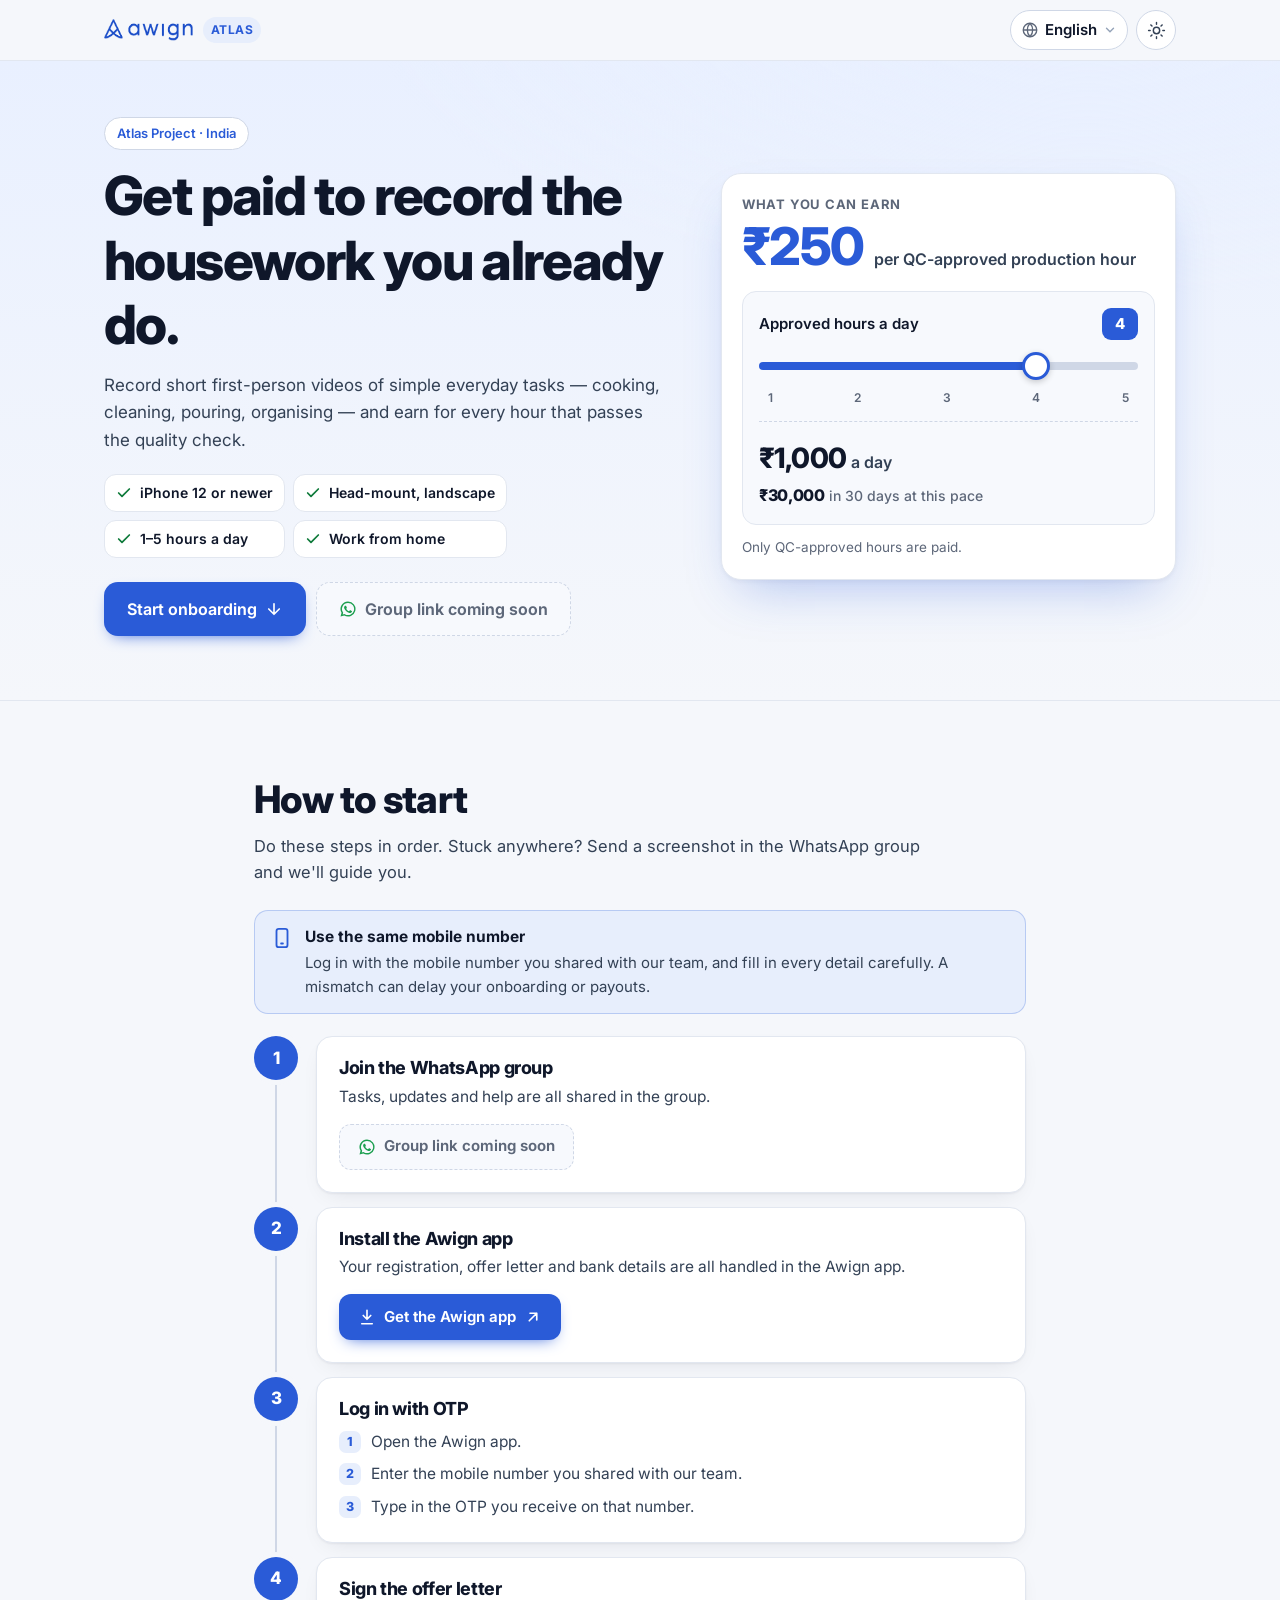
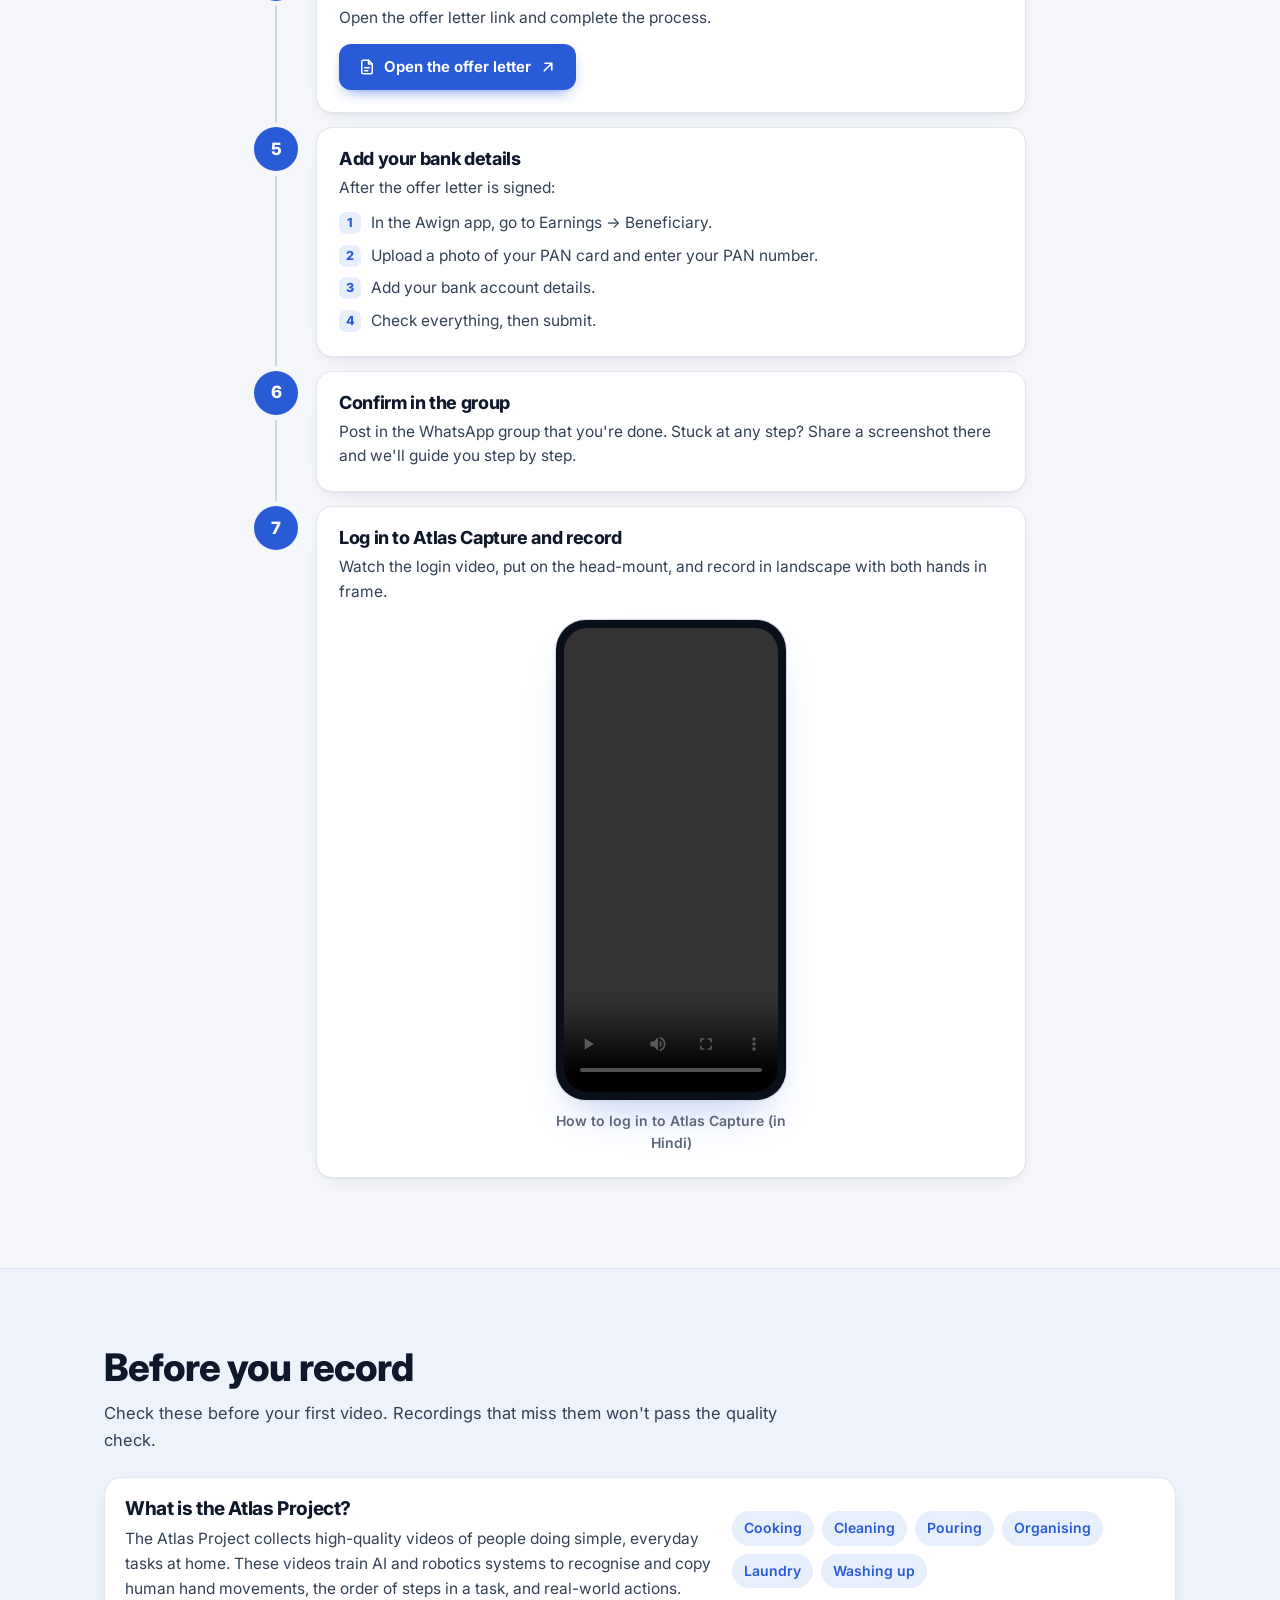
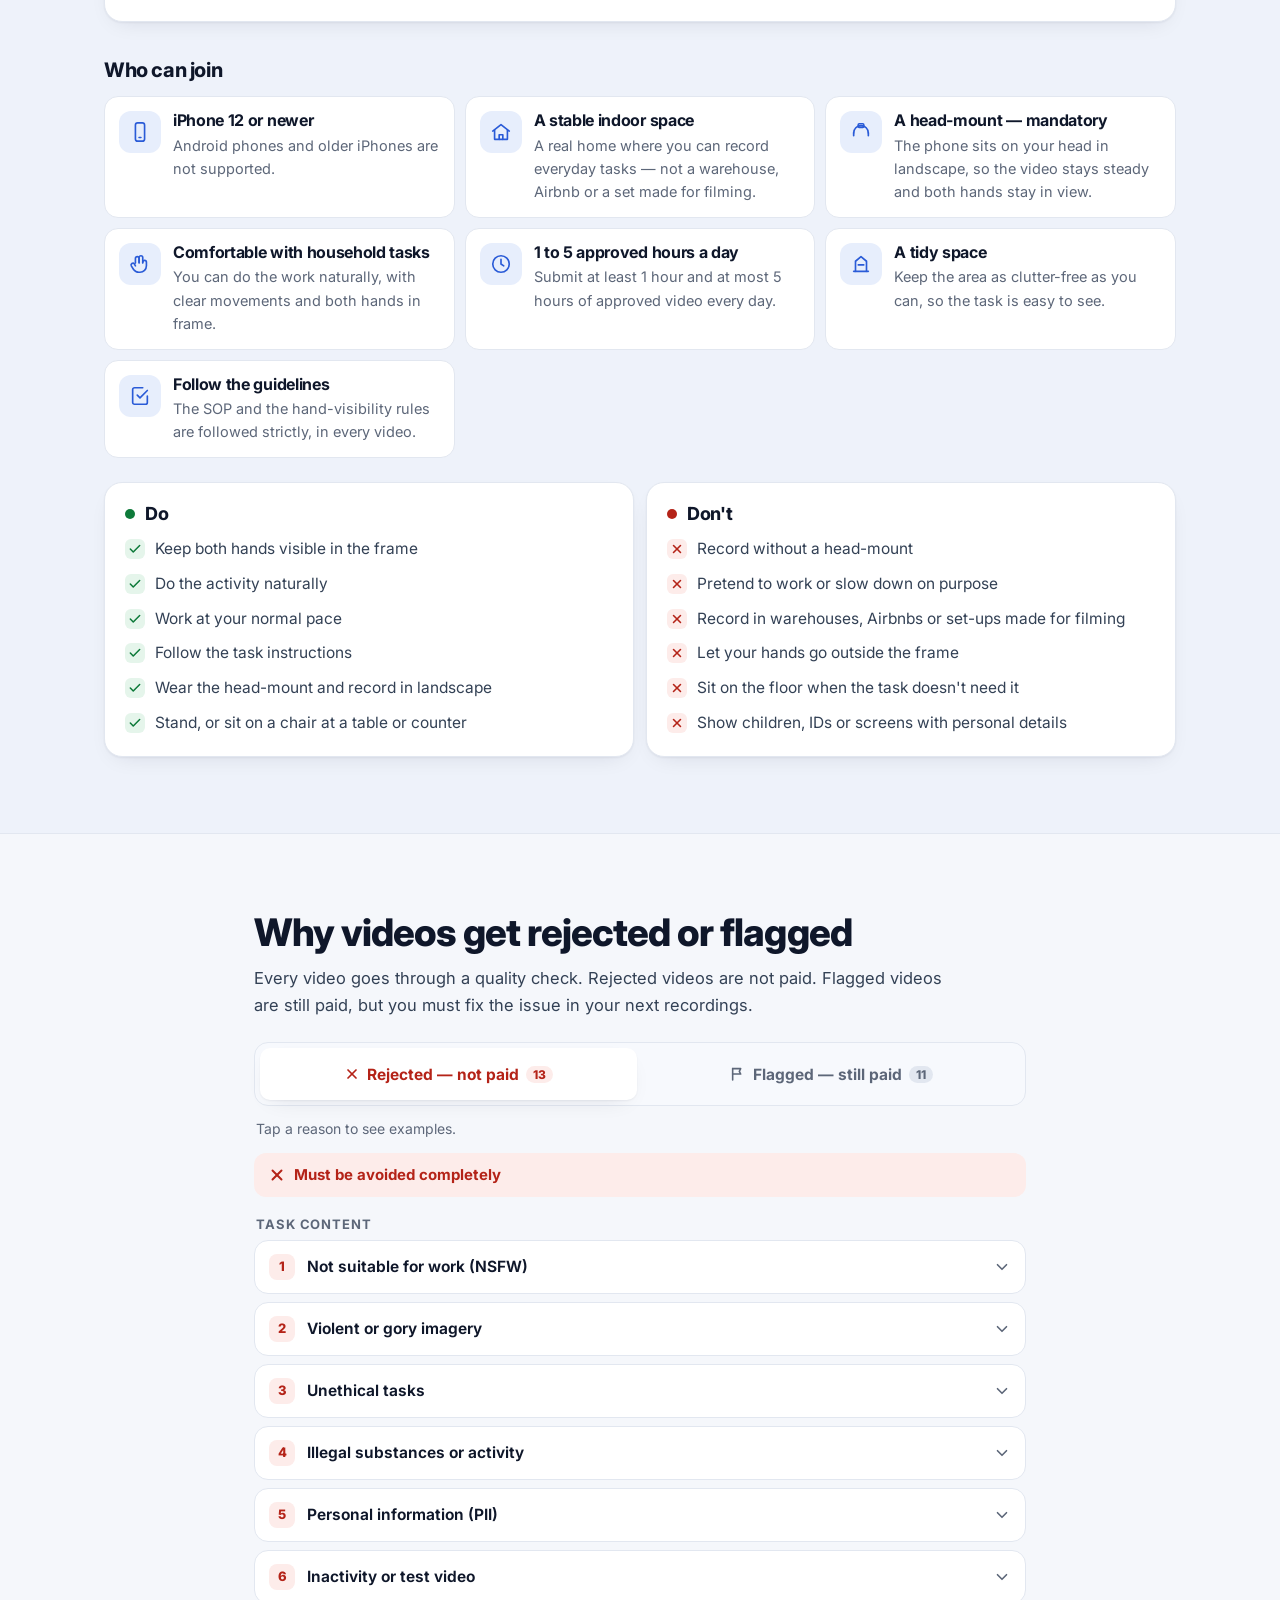
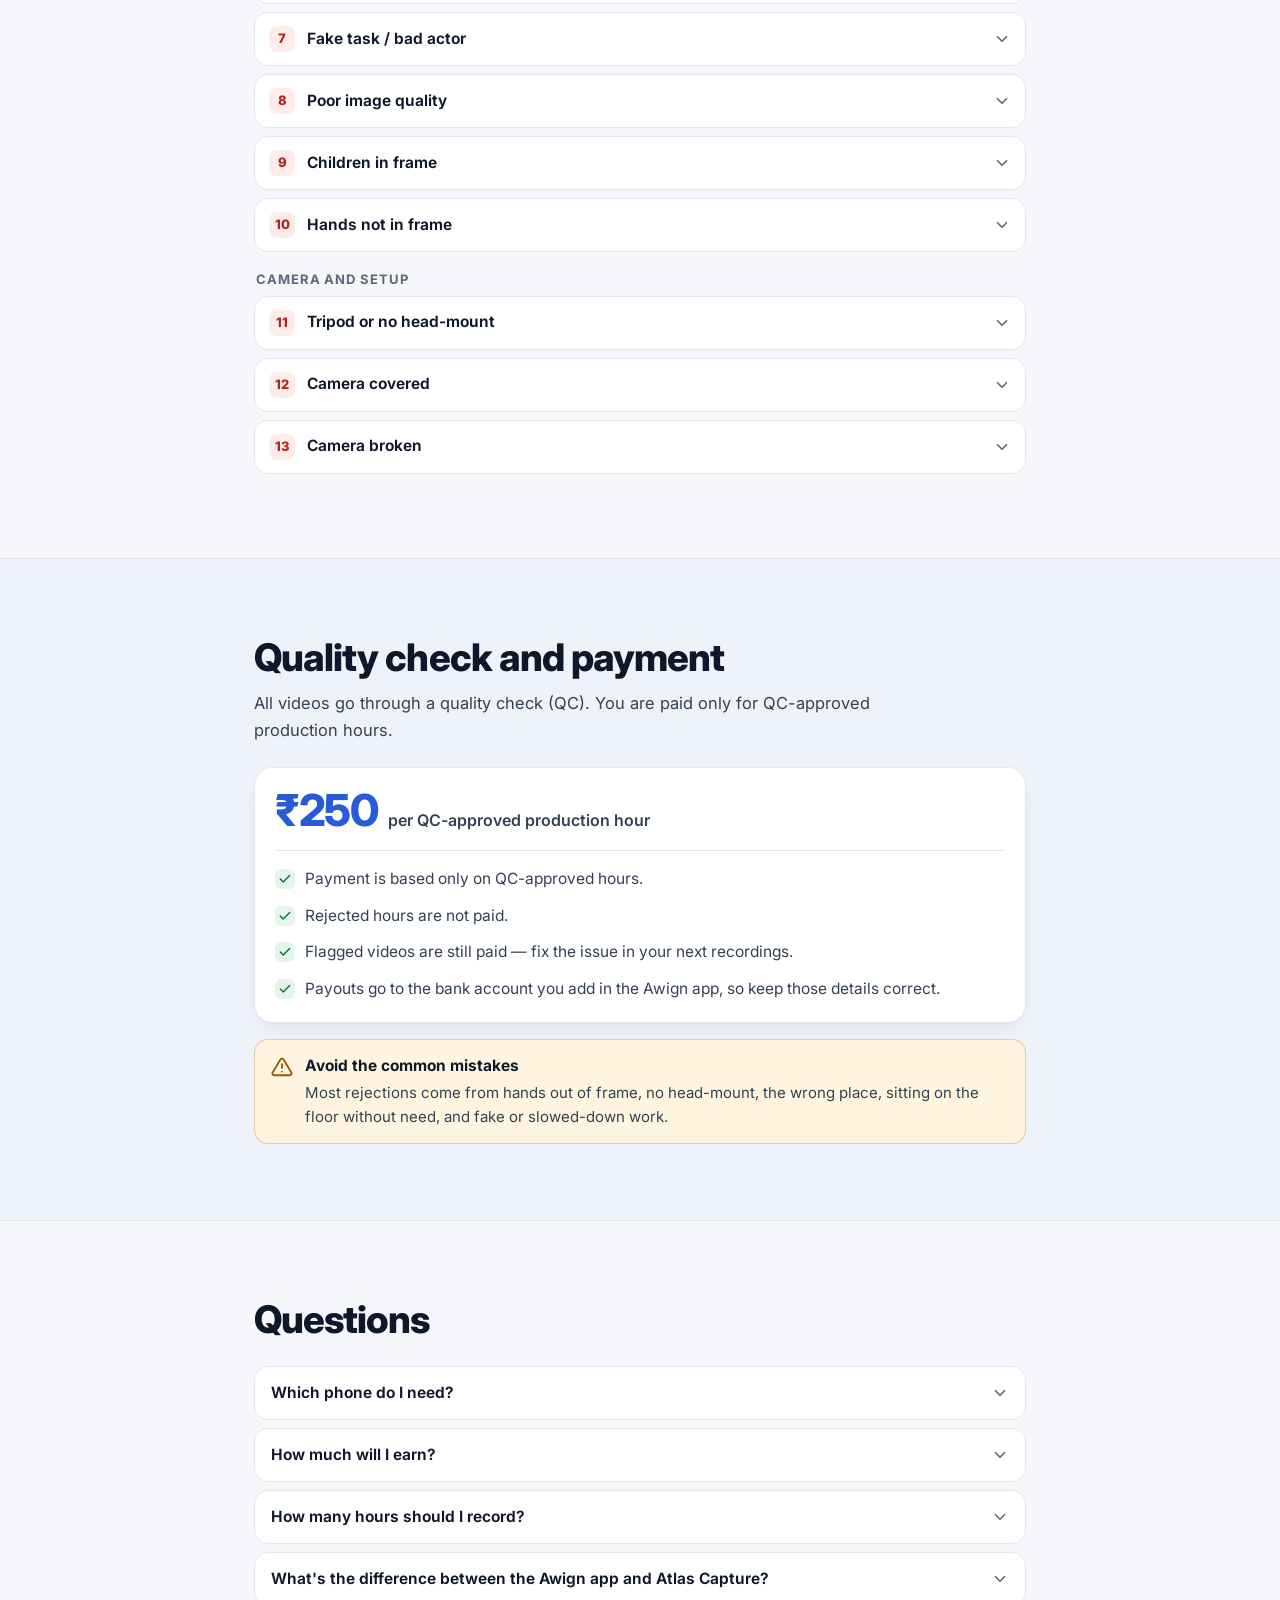
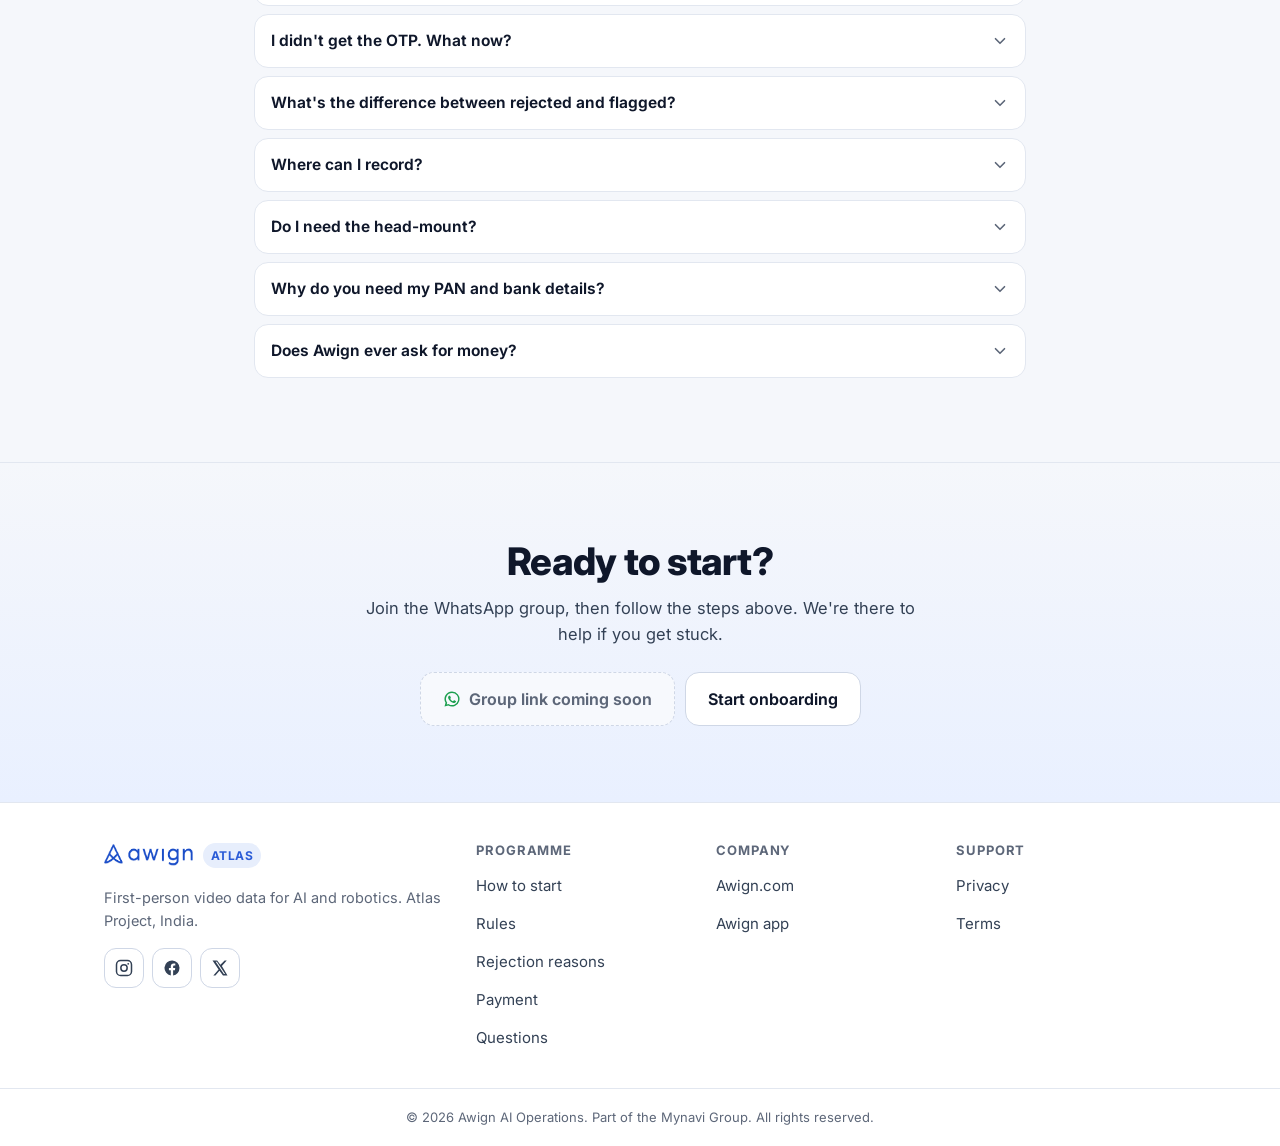
==== commit 6d4ddb05: "Redesign mobile-first; add Awign app onboarding steps, full footer, privacy and terms - How to start" ====
--- a/index.html
+++ b/index.html
@@ -1,21 +1,22 @@
 <!doctype html>
-<html lang="en" data-theme="dark">
+<html lang="en" data-theme="light">
 <head>
 <meta charset="utf-8" />
-<meta name="viewport" content="width=device-width, initial-scale=1" />
-<title>Atlas Project — Get Paid to Record Everyday Tasks</title>
-<meta name="description" content="Record first-person videos of everyday household tasks with your iPhone and earn ₹250 for every QC-approved hour. Eligibility, rules, rejection reasons and app setup." />
+<meta name="viewport" content="width=device-width, initial-scale=1, viewport-fit=cover" />
+<title>Atlas Project — Awign</title>
+<meta name="description" content="Record first-person videos of everyday household tasks with your iPhone and earn ₹250 for every QC-approved hour. How to start, rules, rejection reasons and payment." />
+<meta name="theme-color" content="#2a5bd7" />
 <link rel="icon" type="image/png" href="assets/favicon.png" />
 <link rel="apple-touch-icon" href="assets/favicon.png" />
 <link rel="preconnect" href="https://fonts.googleapis.com" />
 <link rel="preconnect" href="https://fonts.gstatic.com" crossorigin />
-<link href="https://fonts.googleapis.com/css2?family=Inter:wght@400;500;600;700&family=Noto+Sans+Devanagari:wght@400;500;600;700&family=Noto+Sans+Kannada:wght@400;500;600;700&display=swap" rel="stylesheet" />
+<link href="https://fonts.googleapis.com/css2?family=Inter:wght@400;500;600;700;800&family=Noto+Sans+Devanagari:wght@400;500;600;700&family=Noto+Sans+Kannada:wght@400;500;600;700&display=swap" rel="stylesheet" />
 <link rel="stylesheet" href="styles.css" />
 <script>
   (function () {
     var t = null;
     try { t = localStorage.getItem("atlas_theme"); } catch (e) {}
-    document.documentElement.setAttribute("data-theme", t === "light" ? "light" : "dark");
+    document.documentElement.setAttribute("data-theme", t === "dark" ? "dark" : "light");
   })();
 </script>
 </head>
@@ -23,15 +24,16 @@
 
 <nav class="nav">
   <div class="shell nav__in">
-    <a class="brand" href="#top" aria-label="Atlas Project">
-      <span class="brand__mark" aria-hidden="true">
-        <svg viewBox="0 0 32 32" fill="none"><circle cx="16" cy="16" r="13" stroke="currentColor" stroke-width="2.4"/><path d="M3 16h26M16 3c4 4 5.5 8.5 5.5 13S20 25 16 29M16 3c-4 4-5.5 8.5-5.5 13S12 25 16 29" stroke="currentColor" stroke-width="2"/></svg>
-      </span>
-      <span class="brand__name">Atlas</span>
+    <a class="brand" href="#top" aria-label="Awign — Atlas Project">
+      <img class="brand__logo" src="assets/logo.png" alt="Awign" width="97" height="24" />
+      <span class="brand__tag">Atlas</span>
     </a>
     <div class="nav__tools">
-      <div class="seg" id="lang-seg" role="group" aria-label="Language"></div>
-      <button type="button" class="iconbtn" id="theme-btn" onclick="toggleTheme()" aria-label="Switch theme">
+      <label class="lang">
+        <svg viewBox="0 0 24 24" fill="none" stroke="currentColor" stroke-width="1.8" aria-hidden="true"><circle cx="12" cy="12" r="9"/><path d="M3 12h18M12 3c2.5 2.6 3.6 5.6 3.6 9s-1.1 6.4-3.6 9M12 3C9.5 5.6 8.4 8.6 8.4 12s1.1 6.4 3.6 9"/></svg>
+        <select id="lang-select" aria-label="Language"></select>
+      </label>
+      <button type="button" class="iconbtn" id="theme-btn" aria-label="Switch theme">
         <svg class="i-sun" viewBox="0 0 24 24" fill="none" stroke="currentColor" stroke-width="1.8" stroke-linecap="round"><circle cx="12" cy="12" r="4"/><path d="M12 2v2M12 20v2M4.9 4.9l1.4 1.4M17.7 17.7l1.4 1.4M2 12h2M20 12h2M4.9 19.1l1.4-1.4M17.7 6.3l1.4-1.4"/></svg>
         <svg class="i-moon" viewBox="0 0 24 24" fill="none" stroke="currentColor" stroke-width="1.8" stroke-linecap="round" stroke-linejoin="round"><path d="M21 12.8A9 9 0 1111.2 3a7 7 0 009.8 9.8z"/></svg>
       </button>
@@ -43,60 +45,82 @@
 
   <!-- ================= HERO ================= -->
   <header class="hero">
-    <div class="hero__aura"></div>
-    <div class="shell hero__in">
-      <div class="rv">
-        <span class="eyebrow" data-i18n="heroEyebrow"></span>
+    <div class="shell hero__grid">
+      <div class="hero__copy">
+        <span class="pill" data-i18n="heroEyebrow"></span>
         <h1 data-i18n="heroTitle"></h1>
         <p class="lede" data-i18n="heroLede"></p>
-        <div class="hero__cta">
+        <ul class="chips" id="chips"></ul>
+        <div class="cta-row">
+          <a class="btn btn--primary btn--lg" href="#start">
+            <span data-i18n="heroStart"></span>
+            <svg viewBox="0 0 24 24" fill="none" stroke="currentColor" stroke-width="2.2" stroke-linecap="round" stroke-linejoin="round" aria-hidden="true"><path d="M12 5v14M5 12l7 7 7-7"/></svg>
+          </a>
           <span class="js-join"></span>
-          <a class="btn btn--ghost btn--lg" href="#eligibility" data-i18n="heroCta2"></a>
-        </div>
-      </div>
-      <aside class="glance card card--edge rv" aria-labelledby="glance-t">
-        <h2 id="glance-t" data-i18n="glanceTitle"></h2>
-        <dl id="glance"></dl>
+        </div>
+      </div>
+
+      <aside class="rate" aria-labelledby="rate-t">
+        <p class="rate__k" id="rate-t" data-i18n="rateTitle"></p>
+        <div class="rate__big"><b data-i18n="payRate"></b><span data-i18n="payRateL"></span></div>
+        <div class="calc">
+          <div class="calc__row">
+            <label for="calc-h" data-i18n="calcLabel"></label>
+            <output id="calc-hv">4</output>
+          </div>
+          <input type="range" id="calc-h" min="1" max="5" step="1" value="4" />
+          <div class="calc__ticks" aria-hidden="true"><span>1</span><span>2</span><span>3</span><span>4</span><span>5</span></div>
+          <div class="calc__out">
+            <div><b id="calc-day"></b> <span data-i18n="calcDay"></span></div>
+            <div class="calc__m"><b id="calc-30"></b> <span data-i18n="calc30"></span></div>
+          </div>
+        </div>
+        <p class="rate__note" data-i18n="calcNote"></p>
       </aside>
     </div>
   </header>
 
-  <!-- ================= ABOUT ================= -->
-  <section class="sec sec--tint" id="about">
-    <div class="shell">
-      <div class="head rv">
-        <h2 data-i18n="aboutTitle"></h2>
-        <p data-i18n="aboutBody"></p>
-      </div>
-      <ul class="tags rv" id="about-tags"></ul>
-    </div>
-  </section>
-
-  <!-- ================= ELIGIBILITY ================= -->
-  <section class="sec" id="eligibility">
-    <div class="shell">
-      <div class="head rv">
-        <h2 data-i18n="eligTitle"></h2>
-        <p data-i18n="eligBody"></p>
-      </div>
-      <ol class="elig" id="elig"></ol>
-    </div>
-  </section>
-
-  <!-- ================= DO / DON'T ================= -->
+  <!-- ================= HOW TO START ================= -->
+  <section class="sec" id="start">
+    <div class="shell narrow">
+      <div class="head">
+        <h2 data-i18n="stepsTitle"></h2>
+        <p data-i18n="stepsBody"></p>
+      </div>
+      <div class="note">
+        <svg viewBox="0 0 24 24" fill="none" stroke="currentColor" stroke-width="2" stroke-linecap="round" stroke-linejoin="round" aria-hidden="true"><rect x="6" y="2" width="12" height="20" rx="2.5"/><path d="M11 18h2"/></svg>
+        <div><b data-i18n="stepsNoteT"></b><p data-i18n="stepsNote"></p></div>
+      </div>
+      <ol class="steps" id="steps"></ol>
+    </div>
+  </section>
+
+  <!-- ================= RULES ================= -->
   <section class="sec sec--tint" id="rules">
     <div class="shell">
-      <div class="head rv">
-        <h2 data-i18n="ddTitle"></h2>
-        <p data-i18n="ddBody"></p>
-      </div>
+      <div class="head">
+        <h2 data-i18n="rulesTitle"></h2>
+        <p data-i18n="rulesBody"></p>
+      </div>
+
+      <div class="about card">
+        <div>
+          <h3 data-i18n="aboutTitle"></h3>
+          <p data-i18n="aboutBody"></p>
+        </div>
+        <ul class="tags" id="about-tags"></ul>
+      </div>
+
+      <h3 class="sub" data-i18n="eligTitle"></h3>
+      <ol class="elig" id="elig"></ol>
+
       <div class="dd">
-        <div class="dd__col dd--good card card--edge card--spot rv">
-          <h3 data-i18n="doTitle"></h3>
+        <div class="dd__col dd--good card">
+          <h3><span class="dot" aria-hidden="true"></span><span data-i18n="doTitle"></span></h3>
           <ul id="do-list"></ul>
         </div>
-        <div class="dd__col dd--bad card card--spot rv">
-          <h3 data-i18n="dontTitle"></h3>
+        <div class="dd__col dd--bad card">
+          <h3><span class="dot" aria-hidden="true"></span><span data-i18n="dontTitle"></span></h3>
           <ul id="dont-list"></ul>
         </div>
       </div>
@@ -105,74 +129,43 @@
 
   <!-- ================= REJECTION / FLAGGING ================= -->
   <section class="sec" id="reasons">
-    <div class="shell">
-      <div class="head rv">
+    <div class="shell narrow">
+      <div class="head">
         <h2 data-i18n="rejTitle"></h2>
         <p data-i18n="rejBody"></p>
       </div>
-      <div class="reasons">
-        <div class="rlist rlist--p0 card rv" id="p0"></div>
-        <div class="rlist rlist--p1 card rv" id="p1"></div>
-      </div>
+      <div class="tabs" role="tablist" id="r-tabs">
+        <button type="button" role="tab" class="tab tab--p0" id="tab-p0" aria-controls="p0" aria-selected="true"></button>
+        <button type="button" role="tab" class="tab tab--p1" id="tab-p1" aria-controls="p1" aria-selected="false"></button>
+      </div>
+      <p class="hint" data-i18n="tapHint"></p>
+      <div class="rpanel rpanel--p0" role="tabpanel" id="p0" aria-labelledby="tab-p0"></div>
+      <div class="rpanel rpanel--p1" role="tabpanel" id="p1" aria-labelledby="tab-p1" hidden></div>
     </div>
   </section>
 
   <!-- ================= QC & PAYMENT ================= -->
   <section class="sec sec--tint" id="pay">
-    <div class="shell pay">
-      <div class="rv">
+    <div class="shell narrow">
+      <div class="head">
         <h2 data-i18n="payTitle"></h2>
-        <p class="lede" style="margin-top:16px" data-i18n="payBody"></p>
-      </div>
-      <div class="pay__card card card--edge card--spot rv">
+        <p data-i18n="payBody"></p>
+      </div>
+      <div class="pay card">
         <div class="pay__rate"><b data-i18n="payRate"></b><span data-i18n="payRateL"></span></div>
         <ul class="pay__points" id="pay-points"></ul>
       </div>
-    </div>
-  </section>
-
-  <!-- ================= APP ================= -->
-  <section class="sec" id="app">
-    <div class="shell app">
-      <div class="rv">
-        <div class="head">
-          <h2 data-i18n="appTitle"></h2>
-          <p data-i18n="appBody"></p>
-        </div>
-        <div id="app-steps"></div>
-      </div>
-      <figure class="phone rv">
-        <div class="phone__frame">
-          <video id="login-video" controls playsinline preload="metadata"></video>
-        </div>
-        <figcaption class="vid__cap">
-          <svg width="16" height="16" viewBox="0 0 24 24" fill="none" stroke="currentColor" stroke-width="2" stroke-linecap="round" stroke-linejoin="round"><polygon points="5 3 19 12 5 21 5 3"/></svg>
-          <span data-i18n="appVideoCap"></span>
-        </figcaption>
-      </figure>
-    </div>
-  </section>
-
-  <!-- ================= QUIZ ================= -->
-  <section class="sec sec--tint">
-    <div class="shell">
-      <div class="head rv">
-        <h2 data-i18n="quizTitle"></h2>
-        <p data-i18n="quizBody"></p>
-      </div>
-      <div class="meter rv">
-        <span id="q-count">0/5</span>
-        <span data-i18n="quizProgress"></span>
-        <span class="track"><span class="fill" id="q-fill"></span></span>
-      </div>
-      <div class="quiz" id="quiz"></div>
+      <div class="tip">
+        <svg viewBox="0 0 24 24" fill="none" stroke="currentColor" stroke-width="2" stroke-linecap="round" stroke-linejoin="round" aria-hidden="true"><path d="M12 9v4M12 17h.01"/><path d="M10.3 3.9L1.8 18a2 2 0 001.7 3h17a2 2 0 001.7-3L13.7 3.9a2 2 0 00-3.4 0z"/></svg>
+        <div><b data-i18n="payTipT"></b><p data-i18n="payTip"></p></div>
+      </div>
     </div>
   </section>
 
   <!-- ================= FAQ ================= -->
   <section class="sec" id="faq">
-    <div class="shell">
-      <div class="head head--center rv">
+    <div class="shell narrow">
+      <div class="head">
         <h2 data-i18n="faqTitle"></h2>
       </div>
       <div class="faq" id="faq-list"></div>
@@ -180,12 +173,13 @@
   </section>
 
   <!-- ================= FINAL CTA ================= -->
-  <section class="sec sec--tint">
-    <div class="shell">
-      <div class="final rv">
-        <h2 data-i18n="ctaTitle"></h2>
-        <p data-i18n="ctaBody"></p>
-        <div class="hero__cta"><span class="js-join"></span></div>
+  <section class="sec sec--final">
+    <div class="shell narrow final">
+      <h2 data-i18n="ctaTitle"></h2>
+      <p data-i18n="ctaBody"></p>
+      <div class="cta-row cta-row--center">
+        <span class="js-join"></span>
+        <a class="btn btn--ghost btn--lg" href="#start" data-i18n="heroStart"></a>
       </div>
     </div>
   </section>
@@ -193,18 +187,42 @@
 </main>
 
 <footer class="foot">
-  <div class="shell foot__in">
-    <div>
-      <a class="brand" href="#top"><span class="brand__mark" aria-hidden="true"><svg viewBox="0 0 32 32" fill="none"><circle cx="16" cy="16" r="13" stroke="currentColor" stroke-width="2.4"/><path d="M3 16h26M16 3c4 4 5.5 8.5 5.5 13S20 25 16 29M16 3c-4 4-5.5 8.5-5.5 13S12 25 16 29" stroke="currentColor" stroke-width="2"/></svg></span><span class="brand__name">Atlas</span></a>
-      <p class="foot__tag" data-i18n="footTag"></p>
-    </div>
-    <ul class="foot__links">
-      <li><a href="#about" data-i18n="fAbout"></a></li>
-      <li><a href="#eligibility" data-i18n="fEligibility"></a></li>
-      <li><a href="#reasons" data-i18n="fRules"></a></li>
-      <li><a href="#pay" data-i18n="fPay"></a></li>
-      <li><a href="#app" data-i18n="fApp"></a></li>
-    </ul>
+  <div class="shell">
+    <div class="foot__top">
+      <div class="foot__brand">
+        <a class="brand" href="#top"><img class="brand__logo" src="assets/logo.png" alt="Awign" width="97" height="24" /><span class="brand__tag">Atlas</span></a>
+        <p class="foot__tag" data-i18n="footTag"></p>
+        <div class="foot__social" id="social"></div>
+      </div>
+
+      <div class="foot__col">
+        <h4 data-i18n="footProgram"></h4>
+        <ul>
+          <li><a href="#start" data-i18n="fSteps"></a></li>
+          <li><a href="#rules" data-i18n="fRules"></a></li>
+          <li><a href="#reasons" data-i18n="fReasons"></a></li>
+          <li><a href="#pay" data-i18n="fPay"></a></li>
+          <li><a href="#faq" data-i18n="fFaq"></a></li>
+        </ul>
+      </div>
+
+      <div class="foot__col">
+        <h4 data-i18n="footCompany"></h4>
+        <ul>
+          <li><a id="f-awign" target="_blank" rel="noopener" data-i18n="fAwign"></a></li>
+          <li><a id="f-app" target="_blank" rel="noopener" data-i18n="fAwignApp"></a></li>
+          <li id="f-group-li"><a id="f-group" target="_blank" rel="noopener" data-i18n="fGroup"></a></li>
+        </ul>
+      </div>
+
+      <div class="foot__col">
+        <h4 data-i18n="footSupport"></h4>
+        <ul>
+          <li><a href="privacy.html" data-i18n="fPrivacy"></a></li>
+          <li><a href="terms.html" data-i18n="fTerms"></a></li>
+        </ul>
+      </div>
+    </div>
   </div>
   <div class="foot__bar"><span data-i18n="footRights"></span></div>
 </footer>
--- a/styles.css
+++ b/styles.css
@@ -1,1870 +1,498 @@
 /* ============================================================
-   Atlas Project — India onboarding (design system shared with the
-   Awign LatAm site)
-   Dark-first design system with a light theme toggle.
+   Atlas Project — India onboarding
+   Mobile-first. Light by default, dark on toggle.
    ============================================================ */
 
 :root,
-[data-theme="dark"] {
-  --bg: #05070d;
-  --bg-2: #080b13;
-  --surface: rgba(255, 255, 255, 0.03);
-  --surface-2: rgba(255, 255, 255, 0.055);
-
-  --line: rgba(255, 255, 255, 0.1);
-  --line-2: rgba(255, 255, 255, 0.18);
-
-  --tx: #ffffff;
-  --tx-2: #9aa4b8;
-  --tx-3: #6b7488;
-
-  --brand: #3b6cff;
-  --brand-2: #7aa2ff;
-  --brand-soft: rgba(59, 108, 255, 0.16);
-
-  --good: #34d399;
-  --good-soft: rgba(52, 211, 153, 0.1);
-  --bad: #f87171;
-  --bad-soft: rgba(248, 113, 113, 0.09);
-
-  --edge: rgba(122, 162, 255, 0.55);
-  --edge-2: rgba(122, 162, 255, 0);
-  --halo: rgba(59, 108, 255, 0.3);
-  --spot: rgba(122, 162, 255, 0.14);
-
+:root[data-theme="light"] {
+  --bg: #f5f7fb;
+  --bg-tint: #eef2fa;
+  --surface: #ffffff;
+  --surface-2: #f7f9fd;
+  --ink: #0f172a;
+  --ink-2: #334155;
+  --muted: #5d6779;
+  --line: #e2e7f0;
+  --line-2: #cfd7e6;
+
+  --brand: #2a5bd7;
+  --brand-2: #1d47b8;
+  --brand-soft: #e7eefc;
+  --on-brand: #ffffff;
+
+  --good: #0e7a3a;
+  --good-soft: #e5f5eb;
+  --bad: #b42318;
+  --bad-soft: #fdecea;
+  --warn: #9a5b00;
+  --warn-soft: #fff4e0;
+  --wa: #1c9f4f;
+  --wa-2: #178543;
+
+  --hero-a: #e9f0ff;
+  --hero-b: #f5f7fb;
+  --shadow: 0 1px 2px rgba(15, 23, 42, .05), 0 8px 24px -12px rgba(15, 23, 42, .14);
+  --shadow-lg: 0 2px 4px rgba(15, 23, 42, .04), 0 24px 48px -20px rgba(42, 91, 215, .35);
+  --logo-filter: none;
+  color-scheme: light;
+}
+
+:root[data-theme="dark"] {
+  --bg: #0b1020;
+  --bg-tint: #0f1529;
+  --surface: #141b31;
+  --surface-2: #19213a;
+  --ink: #eef2fb;
+  --ink-2: #cbd3e3;
+  --muted: #98a3ba;
+  --line: #242d47;
+  --line-2: #323d5c;
+
+  --brand: #7b9dff;
+  --brand-2: #96b1ff;
+  --brand-soft: #1b2650;
+  --on-brand: #0b1020;
+
+  --good: #5fd08a;
+  --good-soft: #12301f;
+  --bad: #ff8a80;
+  --bad-soft: #3a1717;
+  --warn: #f3b552;
+  --warn-soft: #3a2a0f;
+  --wa: #2fbf67;
+  --wa-2: #3dd277;
+
+  --hero-a: #16204a;
+  --hero-b: #0b1020;
+  --shadow: 0 1px 2px rgba(0, 0, 0, .3), 0 10px 30px -14px rgba(0, 0, 0, .6);
+  --shadow-lg: 0 2px 4px rgba(0, 0, 0, .3), 0 24px 48px -20px rgba(0, 0, 0, .7);
+  --logo-filter: brightness(0) invert(1);
   color-scheme: dark;
 }
 
-[data-theme="light"] {
-  --bg: #ffffff;
-  --bg-2: #f5f7fc;
-  --surface: rgba(10, 20, 50, 0.022);
-  --surface-2: rgba(10, 20, 50, 0.045);
-
-  --line: rgba(10, 20, 50, 0.1);
-  --line-2: rgba(10, 20, 50, 0.19);
-
-  --tx: #070a12;
-  --tx-2: #4d5665;
-  --tx-3: #79808f;
-
-  --brand: #1b45d7;
-  --brand-2: #1b45d7;
-  --brand-soft: rgba(27, 69, 215, 0.09);
-
-  --good: #0f7a4f;
-  --good-soft: rgba(15, 122, 79, 0.07);
-  --bad: #c0362c;
-  --bad-soft: rgba(192, 54, 44, 0.06);
-
-  --edge: rgba(27, 69, 215, 0.32);
-  --edge-2: rgba(27, 69, 215, 0);
-  --halo: rgba(27, 69, 215, 0.14);
-  --spot: rgba(27, 69, 215, 0.07);
-
-  color-scheme: light;
-}
-
-* {
-  box-sizing: border-box;
-}
-
-html {
-  scroll-behavior: smooth;
-  -webkit-text-size-adjust: 100%;
-}
-
+/* ---------------- base ---------------- */
+
+*, *::before, *::after { box-sizing: border-box; }
+html { -webkit-text-size-adjust: 100%; scroll-behavior: smooth; scroll-padding-top: 72px; }
 body {
   margin: 0;
   background: var(--bg);
-  color: var(--tx);
-  font-family: "Inter", "Noto Sans Devanagari", "Noto Sans Kannada", -apple-system, BlinkMacSystemFont, "Segoe UI", Roboto,
-    Helvetica, Arial, sans-serif;
-  font-size: 17px;
+  color: var(--ink);
+  font-family: "Inter", "Noto Sans Devanagari", "Noto Sans Kannada", system-ui, -apple-system, "Segoe UI", sans-serif;
+  font-size: 16px;
   line-height: 1.6;
-  letter-spacing: -0.011em;
   -webkit-font-smoothing: antialiased;
-  -moz-osx-font-smoothing: grayscale;
   overflow-x: hidden;
 }
-
-/* Theme flips instantly. Transitioning a background-color that resolves
-   from a custom property leaves it stuck on the old value, so all
-   transitions are suppressed for the frame the theme changes on. */
-.theming,
-.theming *,
-.theming *::before,
-.theming *::after {
-  transition: none !important;
-}
-
-img {
-  max-width: 100%;
-  display: block;
-}
-a {
-  color: inherit;
-}
-::selection {
-  background: var(--brand);
-  color: #fff;
-}
-
-.shell {
-  width: 100%;
-  max-width: 1180px;
-  margin-inline: auto;
-  padding-inline: clamp(20px, 5vw, 44px);
-}
-
-/* ---------- type ---------- */
-
-h1,
-h2,
-h3,
-h4 {
-  margin: 0;
-  font-weight: 680;
-  line-height: 1.08;
-  letter-spacing: -0.035em;
-  text-wrap: balance;
-}
-
-h1 {
-  font-size: clamp(40px, 5.6vw, 68px);
-  letter-spacing: -0.042em;
-}
-h2 {
-  font-size: clamp(28px, 3.4vw, 40px);
-}
-h3 {
-  font-size: clamp(18px, 1.9vw, 21px);
-  letter-spacing: -0.024em;
-  line-height: 1.3;
-}
-
-p {
-  margin: 0;
-}
-
-.lede {
-  font-size: clamp(16.5px, 1.4vw, 18.5px);
-  line-height: 1.58;
-  color: var(--tx-2);
-  max-width: 60ch;
-}
-
-.head {
-  max-width: 700px;
-  margin-bottom: clamp(28px, 3.4vw, 44px);
-}
-.head p {
-  margin-top: 14px;
-  color: var(--tx-2);
-  font-size: 17px;
-}
-.head--center {
-  margin-inline: auto;
-  text-align: center;
-}
-
-/* ---------- surfaces ---------- */
+:lang(hi) body, :lang(mr) body { font-family: "Noto Sans Devanagari", "Inter", system-ui, sans-serif; }
+:lang(kn) body { font-family: "Noto Sans Kannada", "Inter", system-ui, sans-serif; }
+
+h1, h2, h3, h4 { margin: 0; line-height: 1.2; letter-spacing: -.02em; color: var(--ink); }
+:lang(hi) :is(h1, h2, h3, h4), :lang(kn) :is(h1, h2, h3, h4), :lang(mr) :is(h1, h2, h3, h4) { letter-spacing: 0; line-height: 1.38; }
+p { margin: 0; }
+ul, ol { margin: 0; padding: 0; list-style: none; }
+a { color: var(--brand); }
+img, video, svg { display: block; max-width: 100%; }
+button, select, input { font: inherit; color: inherit; }
+:focus-visible { outline: 3px solid var(--brand); outline-offset: 2px; border-radius: 6px; }
+
+.shell { width: 100%; max-width: 1120px; margin: 0 auto; padding: 0 16px; }
+.narrow { max-width: 820px; }
+
+/* ---------------- nav ---------------- */
+
+.nav {
+  position: sticky; top: 0; z-index: 20;
+  background: color-mix(in srgb, var(--bg) 86%, transparent);
+  -webkit-backdrop-filter: saturate(1.4) blur(12px);
+  backdrop-filter: saturate(1.4) blur(12px);
+  border-bottom: 1px solid var(--line);
+  padding-top: env(safe-area-inset-top);
+}
+.nav__in { display: flex; align-items: center; justify-content: space-between; gap: 12px; height: 60px; }
+.brand { display: inline-flex; align-items: center; gap: 10px; text-decoration: none; color: var(--ink); }
+.brand__logo { height: 22px; width: auto; filter: var(--logo-filter); }
+.brand__tag {
+  font-size: 12px; font-weight: 700; letter-spacing: .04em; text-transform: uppercase;
+  color: var(--brand); background: var(--brand-soft);
+  padding: 3px 8px; border-radius: 999px; font-family: "Inter", system-ui, sans-serif;
+}
+.nav__tools { display: flex; align-items: center; gap: 8px; }
+
+.lang {
+  position: relative; display: inline-flex; align-items: center;
+  height: 40px; border: 1px solid var(--line-2); border-radius: 999px;
+  background: var(--surface); padding-left: 10px;
+}
+.lang svg { width: 18px; height: 18px; color: var(--muted); flex: none; pointer-events: none; }
+.lang select {
+  appearance: none; -webkit-appearance: none; border: 0; background: transparent;
+  height: 38px; padding: 0 30px 0 6px; font-size: 15px; font-weight: 600; cursor: pointer;
+  background-image: url("data:image/svg+xml,%3Csvg xmlns='http://www.w3.org/2000/svg' viewBox='0 0 24 24' fill='none' stroke='%2394a3b8' stroke-width='2.4' stroke-linecap='round'%3E%3Cpolyline points='6 9 12 15 18 9'/%3E%3C/svg%3E");
+  background-repeat: no-repeat; background-position: right 10px center; background-size: 14px;
+}
+.lang select:focus-visible { outline: none; }
+.lang:focus-within { outline: 3px solid var(--brand); outline-offset: 2px; }
+.lang option { color: #0f172a; background: #fff; }
+
+.iconbtn {
+  width: 40px; height: 40px; display: grid; place-items: center; cursor: pointer;
+  border: 1px solid var(--line-2); border-radius: 999px; background: var(--surface); color: var(--ink-2);
+}
+.iconbtn svg { width: 19px; height: 19px; }
+.i-moon { display: none; }
+:root[data-theme="dark"] .i-sun { display: none; }
+:root[data-theme="dark"] .i-moon { display: block; }
+
+/* ---------------- buttons ---------------- */
+
+.btn {
+  display: inline-flex; align-items: center; justify-content: center; gap: 8px;
+  min-height: 46px; padding: 10px 18px; border-radius: 12px;
+  font-weight: 650; font-size: 15px; line-height: 1.25; text-decoration: none; text-align: center;
+  border: 1px solid transparent; cursor: pointer;
+  transition: background-color .15s, transform .15s, box-shadow .15s;
+}
+.btn svg { width: 18px; height: 18px; flex: none; }
+.btn:active { transform: translateY(1px); }
+.btn--lg { min-height: 54px; padding: 12px 22px; font-size: 16px; border-radius: 14px; }
+.btn--primary { background: var(--brand); color: var(--on-brand); box-shadow: 0 6px 16px -8px var(--brand); }
+.btn--primary:hover { background: var(--brand-2); }
+.btn--wa { background: var(--wa); color: #fff; box-shadow: 0 6px 16px -8px var(--wa); }
+.btn--wa:hover { background: var(--wa-2); }
+.btn--ghost { background: var(--surface); color: var(--ink); border-color: var(--line-2); }
+.btn--ghost:hover { border-color: var(--brand); color: var(--brand); }
+.btn.is-off {
+  background: var(--surface-2); color: var(--muted); border: 1px dashed var(--line-2);
+  box-shadow: none; cursor: default;
+}
+.btn.is-off svg { color: var(--wa); }
+
+.cta-row { display: flex; flex-direction: column; gap: 10px; margin-top: 24px; }
+.cta-row > .btn, .cta-row > span > .btn { width: 100%; }
+.cta-row > span { display: block; }
+
+/* ---------------- hero ---------------- */
+
+.hero {
+  background:
+    radial-gradient(1200px 500px at 85% -10%, var(--hero-a), transparent 60%),
+    linear-gradient(180deg, var(--hero-a) 0%, var(--hero-b) 100%);
+  padding: 28px 0 40px;
+  border-bottom: 1px solid var(--line);
+}
+.hero__grid { display: grid; gap: 28px; }
+.pill {
+  display: inline-block; font-size: 13px; font-weight: 600; color: var(--brand);
+  background: var(--surface); border: 1px solid var(--line-2);
+  padding: 5px 12px; border-radius: 999px;
+}
+.hero h1 { font-size: clamp(30px, 8.4vw, 54px); font-weight: 800; margin-top: 14px; letter-spacing: -.03em; }
+.lede { margin-top: 14px; font-size: 17px; color: var(--ink-2); max-width: 36em; }
+
+.chips { display: grid; grid-template-columns: 1fr 1fr; gap: 8px; margin-top: 20px; }
+.chips li {
+  display: flex; align-items: center; gap: 8px; min-width: 0;
+  background: var(--surface); border: 1px solid var(--line);
+  padding: 9px 11px; border-radius: 12px; font-size: 14px; font-weight: 600; line-height: 1.3;
+}
+.chips svg { width: 16px; height: 16px; flex: none; color: var(--good); }
+
+/* earnings card */
+.rate {
+  background: var(--surface); border: 1px solid var(--line); border-radius: 20px;
+  padding: 20px; box-shadow: var(--shadow-lg);
+}
+.rate__k { font-size: 13px; font-weight: 700; color: var(--muted); text-transform: uppercase; letter-spacing: .06em; }
+:lang(hi) .rate__k, :lang(kn) .rate__k, :lang(mr) .rate__k { text-transform: none; letter-spacing: 0; font-size: 14px; }
+.rate__big { display: flex; align-items: baseline; flex-wrap: wrap; gap: 4px 10px; margin-top: 6px; }
+.rate__big b { font-size: 52px; font-weight: 800; letter-spacing: -.03em; color: var(--brand); line-height: 1; font-family: "Inter", system-ui, sans-serif; }
+.rate__big span { color: var(--ink-2); font-weight: 600; }
+
+.calc { margin-top: 18px; padding: 16px; border-radius: 14px; background: var(--surface-2); border: 1px solid var(--line); }
+.calc__row { display: flex; justify-content: space-between; align-items: center; gap: 12px; font-weight: 600; font-size: 15px; }
+.calc__row output {
+  min-width: 36px; height: 32px; display: grid; place-items: center; border-radius: 9px;
+  background: var(--brand); color: var(--on-brand); font-weight: 800;
+}
+.calc input[type="range"] {
+  --p: 75%;
+  -webkit-appearance: none; appearance: none; width: 100%; height: 28px; margin: 12px 0 0; background: transparent; cursor: pointer;
+}
+.calc input[type="range"]::-webkit-slider-runnable-track {
+  height: 8px; border-radius: 99px;
+  background: linear-gradient(90deg, var(--brand) var(--p), var(--line-2) var(--p));
+}
+.calc input[type="range"]::-moz-range-track { height: 8px; border-radius: 99px; background: var(--line-2); }
+.calc input[type="range"]::-moz-range-progress { height: 8px; border-radius: 99px; background: var(--brand); }
+.calc input[type="range"]::-webkit-slider-thumb {
+  -webkit-appearance: none; width: 28px; height: 28px; margin-top: -10px; border-radius: 50%;
+  background: #fff; border: 3px solid var(--brand); box-shadow: 0 2px 6px rgba(0, 0, 0, .2);
+}
+.calc input[type="range"]::-moz-range-thumb {
+  width: 22px; height: 22px; border-radius: 50%; background: #fff; border: 3px solid var(--brand);
+}
+.calc__ticks { display: flex; justify-content: space-between; padding: 0 9px; font-size: 12px; color: var(--muted); font-weight: 600; }
+.calc__out { margin-top: 14px; padding-top: 14px; border-top: 1px dashed var(--line-2); }
+.calc__out b { font-size: 28px; font-weight: 800; letter-spacing: -.02em; font-family: "Inter", system-ui, sans-serif; }
+.calc__out span { color: var(--ink-2); font-weight: 600; }
+.calc__m { margin-top: 2px; font-size: 14px; }
+.calc__m b { font-size: 16px; }
+.calc__m span { color: var(--muted); font-weight: 500; }
+.rate__note { margin-top: 12px; font-size: 13.5px; color: var(--muted); }
+
+/* ---------------- sections ---------------- */
+
+.sec { padding: 52px 0; }
+.sec--tint { background: var(--bg-tint); border-top: 1px solid var(--line); border-bottom: 1px solid var(--line); }
+.head { margin-bottom: 24px; }
+.head h2 { font-size: clamp(26px, 6.4vw, 38px); font-weight: 800; letter-spacing: -.025em; }
+.head p { margin-top: 10px; color: var(--ink-2); font-size: 16.5px; max-width: 42em; }
+.sub { font-size: 20px; font-weight: 750; margin: 36px 0 14px; }
 
 .card {
-  position: relative;
-  background: var(--surface);
-  border: 1px solid var(--line);
-  border-radius: 20px;
-  overflow: hidden;
-}
-
-/* gradient hairline */
-.card--edge::before {
-  content: "";
-  position: absolute;
-  inset: 0;
-  border-radius: inherit;
-  padding: 1px;
-  background: linear-gradient(140deg, var(--edge), var(--edge-2) 55%);
-  -webkit-mask: linear-gradient(#000 0 0) content-box, linear-gradient(#000 0 0);
-  -webkit-mask-composite: xor;
-  mask: linear-gradient(#000 0 0) content-box, linear-gradient(#000 0 0);
-  mask-composite: exclude;
-  pointer-events: none;
-  z-index: 2;
-}
-
-/* cursor-following glow */
-.card--spot::after {
-  content: "";
-  position: absolute;
-  inset: 0;
-  border-radius: inherit;
-  background: radial-gradient(
-    340px circle at var(--mx, 50%) var(--my, 0%),
-    var(--spot),
-    transparent 65%
-  );
-  opacity: 0;
-  transition: opacity 0.35s ease;
-  pointer-events: none;
-  z-index: 1;
-}
-.card--spot:hover::after {
-  opacity: 1;
-}
-
-.card--lift {
-  transition: transform 0.32s cubic-bezier(0.22, 1, 0.36, 1),
-    box-shadow 0.32s ease, border-color 0.32s ease;
-}
-.card--lift:hover {
-  transform: translateY(-4px);
-  border-color: var(--line-2);
-  box-shadow: 0 22px 60px -22px var(--halo);
-}
-
-/* ---------- scroll reveal ----------
-   Content is visible by default and only hidden once JS has confirmed it
-   can animate it back in (html.anim). Without that, a page opened in a
-   background tab — where IntersectionObserver never fires — would render
-   completely blank. */
-
-.anim .rv {
-  opacity: 0;
-  transform: translateY(22px);
-  transition: opacity 0.7s cubic-bezier(0.22, 1, 0.36, 1),
-    transform 0.7s cubic-bezier(0.22, 1, 0.36, 1);
-  will-change: opacity, transform;
-}
-.anim .rv.in {
-  opacity: 1;
-  transform: none;
-}
-
-/* ---------- buttons ---------- */
-
-.btn {
-  display: inline-flex;
-  align-items: center;
-  justify-content: center;
-  gap: 10px;
-  border: 1px solid transparent;
-  border-radius: 999px;
-  font: inherit;
-  font-size: 16px;
-  font-weight: 570;
-  letter-spacing: -0.012em;
-  padding: 15px 30px;
-  cursor: pointer;
-  text-decoration: none;
-  white-space: nowrap;
-  position: relative;
-  overflow: hidden;
-  transition: transform 0.22s cubic-bezier(0.22, 1, 0.36, 1),
-    box-shadow 0.28s ease, background-color 0.2s ease, border-color 0.2s ease;
-}
-
-/* sheen sweep */
-.btn::after {
-  content: "";
-  position: absolute;
-  top: 0;
-  left: -140%;
-  width: 60%;
-  height: 100%;
-  background: linear-gradient(
-    100deg,
-    transparent,
-    rgba(255, 255, 255, 0.28),
-    transparent
-  );
-  transform: skewX(-18deg);
-  transition: left 0.6s cubic-bezier(0.22, 1, 0.36, 1);
-  pointer-events: none;
-}
-.btn:hover::after {
-  left: 140%;
-}
-
-.btn--primary {
-  background: var(--brand);
-  color: #fff;
-  box-shadow: 0 12px 36px -12px var(--brand);
-}
-.btn--primary:hover {
-  box-shadow: 0 18px 48px -12px var(--brand);
-  transform: translateY(-2px);
-}
-
-.btn--wa {
-  background: #22c55e;
-  color: #fff;
-  box-shadow: 0 12px 36px -12px rgba(34, 197, 94, 0.8);
-}
-.btn--wa:hover {
-  box-shadow: 0 18px 50px -12px rgba(34, 197, 94, 0.9);
-  transform: translateY(-2px);
-}
-
-.btn--ghost {
-  background: var(--surface-2);
-  color: var(--tx);
-  border-color: var(--line-2);
-}
-.btn--ghost:hover {
-  border-color: var(--tx-3);
-  transform: translateY(-2px);
-}
-
-.btn--wide {
-  width: 100%;
-}
-.btn--lg {
-  padding: 18px 36px;
-  font-size: 17px;
-}
-
-/* ---------- nav ---------- */
-
-.nav {
-  position: sticky;
-  top: 0;
-  z-index: 80;
-  background: color-mix(in srgb, var(--bg) 82%, transparent);
-  backdrop-filter: saturate(180%) blur(14px);
-  border-bottom: 1px solid var(--line);
-}
-
-.nav__in {
-  display: flex;
-  align-items: center;
-  justify-content: space-between;
-  gap: 16px;
-  height: 72px;
-}
-
-.brand img {
-  height: 30px;
-  width: auto;
-  transition: transform 0.3s cubic-bezier(0.22, 1, 0.36, 1);
-}
-.brand:hover img {
-  transform: scale(1.04);
-}
-[data-theme="dark"] .brand img {
-  filter: brightness(1.6) saturate(1.25);
-}
-
-.nav__tools {
-  display: flex;
-  align-items: center;
-  gap: 10px;
-}
-
-.seg {
-  display: flex;
-  align-items: center;
-  gap: 2px;
-  padding: 3px;
-  border: 1px solid var(--line);
-  border-radius: 999px;
-  background: var(--surface);
-}
-.seg button {
-  font: inherit;
-  font-size: 13.5px;
-  font-weight: 540;
-  padding: 7px 15px;
-  border: 0;
-  border-radius: 999px;
-  background: transparent;
-  color: var(--tx-3);
-  cursor: pointer;
-  transition: all 0.2s ease;
-  white-space: nowrap;
-}
-.seg button:hover {
-  color: var(--tx);
-}
-.seg .l-short {
-  display: none;
-}
-.seg button.on {
-  background: var(--brand);
-  color: #fff;
-  box-shadow: 0 4px 14px -4px var(--brand);
-}
-
-.iconbtn {
-  width: 40px;
-  height: 40px;
-  display: grid;
-  place-items: center;
-  border-radius: 999px;
-  border: 1px solid var(--line);
-  background: var(--surface);
-  color: var(--tx-2);
-  cursor: pointer;
-  transition: all 0.22s ease;
-  flex: none;
-}
-.iconbtn:hover {
-  color: var(--tx);
-  border-color: var(--line-2);
-  transform: rotate(-18deg);
-}
-.iconbtn svg {
-  width: 18px;
-  height: 18px;
-}
-.iconbtn .i-sun {
-  display: none;
-}
-[data-theme="dark"] .iconbtn .i-sun {
-  display: block;
-}
-[data-theme="dark"] .iconbtn .i-moon {
-  display: none;
-}
-
-/* ---------- hero ---------- */
-
-.hero {
-  position: relative;
-  padding-top: clamp(44px, 5.5vw, 76px);
-  padding-bottom: clamp(44px, 5.5vw, 72px);
-  overflow: hidden;
-}
-
-.hero__aura {
-  position: absolute;
-  top: -260px;
-  left: 50%;
-  width: min(1150px, 135vw);
-  height: 760px;
-  transform: translateX(-50%);
-  background: radial-gradient(ellipse at center, var(--halo) 0%, transparent 68%);
-  pointer-events: none;
-  z-index: 0;
-  animation: breathe 9s ease-in-out infinite;
-}
-
-@keyframes breathe {
-  0%,
-  100% {
-    opacity: 0.75;
-    transform: translateX(-50%) scale(1);
-  }
-  50% {
-    opacity: 1;
-    transform: translateX(-50%) scale(1.08);
-  }
-}
-
-.hero__in {
-  position: relative;
-  z-index: 1;
-  display: grid;
-  gap: clamp(34px, 4vw, 56px);
-  align-items: center;
-}
-
-.hero h1 {
-  max-width: 13ch;
-}
-.hero .lede {
-  margin-top: 22px;
-  max-width: 46ch;
-}
-
-/* ---------- video ---------- */
-
-.vid {
-  position: relative;
-  border-radius: 20px;
-  overflow: hidden;
-  background: #000;
-  aspect-ratio: 16 / 9;
-  border: 1px solid var(--line-2);
-  box-shadow: 0 34px 90px -34px var(--halo);
-}
-.vid video,
-.vid iframe {
-  position: absolute;
-  inset: 0;
-  width: 100%;
-  height: 100%;
-  border: 0;
-  object-fit: cover;
-  background: #000;
-  display: block;
-}
-
-.vid__mute {
-  position: absolute;
-  right: 14px;
-  bottom: 14px;
-  z-index: 3;
-  width: 44px;
-  height: 44px;
-  display: grid;
-  place-items: center;
-  border-radius: 999px;
-  border: 1px solid rgba(255, 255, 255, 0.24);
-  background: rgba(0, 0, 0, 0.55);
-  backdrop-filter: blur(8px);
-  color: #fff;
-  cursor: pointer;
-  transition: all 0.22s ease;
-}
-.vid__mute:hover {
-  background: rgba(0, 0, 0, 0.82);
-  transform: scale(1.08);
-}
-.vid__mute svg {
-  width: 18px;
-  height: 18px;
-}
-.vid__mute .i-on {
-  display: none;
-}
-.vid__mute.unmuted .i-on {
-  display: block;
-}
-.vid__mute.unmuted .i-off {
-  display: none;
-}
-
-.vid__cap {
-  margin-top: 15px;
-  font-size: 14.5px;
-  color: var(--tx-2);
-  display: flex;
-  align-items: center;
-  gap: 8px;
-}
-
-/* ---------- stats ---------- */
-
-.stats {
-  display: grid;
-  gap: 16px;
-  margin-top: clamp(38px, 4.5vw, 60px);
-  position: relative;
-  z-index: 1;
-}
-
-.stat {
-  padding: clamp(22px, 2.6vw, 30px);
-  border-radius: 18px;
-}
-.stat__v {
-  font-size: clamp(28px, 3.2vw, 38px);
-  font-weight: 700;
-  letter-spacing: -0.04em;
-  line-height: 1;
-  background: linear-gradient(100deg, var(--brand-2), var(--brand));
-  -webkit-background-clip: text;
-  background-clip: text;
-  color: transparent;
-}
-.stat__l {
-  margin-top: 11px;
-  font-size: 14.5px;
-  color: var(--tx-2);
-  line-height: 1.5;
-  position: relative;
-  z-index: 2;
-}
-
-/* ---------- sections ---------- */
-
-.sec {
-  padding-block: clamp(54px, 6.2vw, 88px);
-  position: relative;
-}
-.sec--tint {
-  background: var(--bg-2);
-  border-block: 1px solid var(--line);
-}
-
-/* ---------- work ---------- */
-
-.work {
-  display: grid;
-  gap: clamp(28px, 3.4vw, 48px);
-  align-items: center;
-}
-.work__grid {
-  display: grid;
-  grid-template-columns: repeat(2, 1fr);
-  gap: 14px;
-}
-figure {
-  margin: 0;
-}
-.shot {
-  border-radius: 14px;
-  overflow: hidden;
-  aspect-ratio: 16 / 10;
-  border: 1px solid var(--line);
-}
-.shot img {
-  width: 100%;
-  height: 100%;
-  object-fit: cover;
-  transition: transform 0.6s cubic-bezier(0.22, 1, 0.36, 1);
-}
-figure:hover .shot img {
-  transform: scale(1.07);
-}
-figcaption {
-  margin-top: 9px;
-  font-size: 13.5px;
-  color: var(--tx-3);
-}
-
-/* ---------- setup ---------- */
-
-.setup {
-  display: grid;
-  gap: clamp(26px, 3.2vw, 44px);
-  align-items: center;
-}
-.setup__img {
-  border-radius: 18px;
-  overflow: hidden;
-  border: 1px solid var(--line);
-}
-.setup__row {
-  display: flex;
-  gap: 14px;
-  align-items: flex-start;
-  padding: 15px 0;
-  border-bottom: 1px solid var(--line);
-}
-.setup__row:last-child {
-  border-bottom: 0;
-}
-.setup__row svg {
-  flex: none;
-  margin-top: 3px;
-  color: var(--brand-2);
-}
-.setup__row b {
-  font-weight: 600;
-}
-.setup__row span {
-  color: var(--tx-2);
-  font-size: 15.5px;
-}
-
-/* ---------- examples ---------- */
-
-.exgroup + .exgroup {
-  margin-top: clamp(40px, 4.6vw, 64px);
-}
-
-.exhead {
-  display: flex;
-  align-items: baseline;
-  flex-wrap: wrap;
-  gap: 10px 14px;
-  margin-bottom: 20px;
-}
-.exhead h3 {
-  font-size: clamp(20px, 2.2vw, 25px);
-}
-.exhead p {
-  color: var(--tx-3);
-  font-size: 15px;
-}
-
-.tag {
-  display: inline-flex;
-  align-items: center;
-  gap: 7px;
-  font-size: 12.5px;
-  font-weight: 620;
-  letter-spacing: 0.04em;
-  text-transform: uppercase;
-  padding: 6px 13px;
-  border-radius: 999px;
-  flex: none;
-}
-.tag--good {
-  background: var(--good-soft);
-  color: var(--good);
-  border: 1px solid color-mix(in srgb, var(--good) 32%, transparent);
-}
-.tag--bad {
-  background: var(--bad-soft);
-  color: var(--bad);
-  border: 1px solid color-mix(in srgb, var(--bad) 32%, transparent);
-}
-
-.clips {
-  display: grid;
-  gap: 16px;
-  grid-template-columns: repeat(3, 1fr);
-}
-.clip .vid {
-  border-radius: 14px;
-  box-shadow: none;
-  transition: transform 0.32s cubic-bezier(0.22, 1, 0.36, 1),
-    box-shadow 0.32s ease, border-color 0.32s ease;
-}
-.clip:hover .vid {
-  transform: translateY(-4px);
-  box-shadow: 0 22px 55px -24px var(--halo);
-  border-color: var(--line-2);
-}
-.clip__t {
-  margin-top: 12px;
-  font-size: 15.5px;
-  font-weight: 570;
-}
-.clip--good .clip__t::before,
-.clip--bad .clip__t::before {
-  content: "";
-  display: inline-block;
-  width: 7px;
-  height: 7px;
-  border-radius: 999px;
-  margin-right: 9px;
-  vertical-align: middle;
-}
-.clip--good .clip__t::before {
-  background: var(--good);
-}
-.clip--bad .clip__t::before {
-  background: var(--bad);
-}
-
-/* ---------- do / don't ---------- */
-
-.dd {
-  display: grid;
-  gap: 18px;
-}
-.dd__col {
-  padding: clamp(24px, 2.8vw, 34px);
-  border-radius: 20px;
-}
-.dd__col ul {
-  margin: 18px 0 0;
-  padding: 0;
-  list-style: none;
-}
-.dd__col li {
-  display: flex;
-  gap: 12px;
-  align-items: flex-start;
-  padding: 12px 0;
-  border-bottom: 1px solid var(--line);
-  font-size: 15.5px;
-  line-height: 1.45;
-  position: relative;
-  z-index: 2;
-}
-.dd__col li:last-child {
-  border-bottom: 0;
-}
-.dd__col li svg {
-  flex: none;
-  margin-top: 3px;
-}
-.dd--good li svg {
-  color: var(--good);
-}
-.dd--bad li svg {
-  color: var(--bad);
-}
-.dd__note {
-  margin-top: 18px;
-  font-size: 14.5px;
-  color: var(--tx-3);
-  line-height: 1.5;
-}
-
-/* ---------- app ---------- */
-
-.app {
-  display: grid;
-  gap: clamp(28px, 3.4vw, 48px);
-  align-items: start;
-}
-.app > * {
-  min-width: 0;
-}
-.stp {
-  display: grid;
-  grid-template-columns: 36px minmax(0, 1fr);
-  gap: 16px;
-  padding: 18px 0;
-  border-bottom: 1px solid var(--line);
-  align-items: start;
-}
-.stp:last-child {
-  border-bottom: 0;
-}
-.stp__n {
-  width: 30px;
-  height: 30px;
-  display: grid;
-  place-items: center;
-  border-radius: 999px;
-  background: var(--brand-soft);
-  border: 1px solid color-mix(in srgb, var(--brand) 36%, transparent);
-  color: var(--brand-2);
-  font-size: 13px;
-  font-weight: 640;
-}
-.stp p {
-  margin-top: 5px;
-  color: var(--tx-2);
-  font-size: 15.5px;
-}
-.stp__extra {
-  margin-top: 14px;
-}
-.stp__hint {
-  margin-top: 10px;
-  font-size: 14px;
-  color: var(--tx-3);
-}
-
-.app__sticky {
-  position: sticky;
-  top: 96px;
-}
-
-/* ---------- payments ---------- */
-
-section[id] {
-  scroll-margin-top: 64px;
-}
-
-.pay {
-  display: grid;
-  gap: 16px;
-}
-.pay__card {
-  padding: clamp(22px, 2.6vw, 30px);
-  border-radius: 20px;
-}
-.pay__card > * {
-  position: relative;
-  z-index: 2;
-}
-.pay__card > p {
-  margin-top: 10px;
-  color: var(--tx-2);
-  font-size: 15.5px;
-  line-height: 1.5;
-}
-.pay__cyc {
-  margin-top: 14px;
-  padding: 14px 16px;
-  border-radius: 14px;
-  background: var(--brand-soft);
-  border: 1px solid color-mix(in srgb, var(--brand) 30%, transparent);
-  display: grid;
-  gap: 3px;
-}
-.pay__cyc b {
-  color: var(--tx);
-  font-weight: 620;
-  font-size: 15.5px;
-}
-.pay__cyc span {
-  color: var(--brand-2);
-  font-size: 14.5px;
-  font-weight: 560;
-}
-.pay__sub {
-  margin-top: 20px;
-  font-size: 12.5px;
-  font-weight: 620;
-  letter-spacing: 0.06em;
-  text-transform: uppercase;
-  color: var(--tx-3);
-}
-.pay__ex {
-  margin: 8px 0 0;
-  padding: 0;
-  list-style: none;
-}
-.pay__ex li {
-  display: grid;
-  gap: 2px;
-  padding: 10px 0;
-  border-bottom: 1px solid var(--line);
-  font-size: 14.5px;
-  color: var(--tx-2);
-}
-.pay__ex li:last-child {
-  border-bottom: 0;
-}
-.pay__ex b {
-  display: flex;
-  align-items: center;
-  gap: 6px;
-  color: var(--tx);
-  font-weight: 600;
-}
-.pay__ex svg {
-  flex: none;
-  color: var(--brand-2);
-}
-.pay__row {
-  margin-top: 12px;
-  padding: 13px 16px;
-  border-radius: 14px;
-  border: 1px solid var(--line);
-  background: var(--surface);
-  display: grid;
-  gap: 3px;
-  font-size: 14.5px;
-  color: var(--tx-2);
-}
-.pay__row b {
-  color: var(--tx-3);
-  font-weight: 600;
-}
-.pay__row.is-paid {
-  background: var(--good-soft);
-  border-color: color-mix(in srgb, var(--good) 35%, transparent);
-}
-.pay__row.is-paid b {
-  color: var(--good);
-}
-.pay__note {
-  margin-top: 16px;
-  font-size: 14px;
-  color: var(--tx-3);
-  line-height: 1.5;
-}
-.pay__accts {
-  margin: 14px 0 0;
-  padding: 0;
-  list-style: none;
-  display: grid;
-  gap: 10px;
-}
-.pay__accts li {
-  display: flex;
-  align-items: center;
-  justify-content: space-between;
-  gap: 10px;
-  padding: 13px 16px;
-  border-radius: 14px;
-  border: 1px solid var(--line);
-  background: var(--surface);
-}
-.pay__accts li.is-pref {
-  border-color: color-mix(in srgb, var(--good) 45%, transparent);
-  background: var(--good-soft);
-}
-.pay__accts b {
-  color: var(--tx);
-  font-weight: 620;
-  font-size: 16px;
-}
-.pay__accts li:not(.is-pref) b {
-  font-weight: 560;
-}
-.pay__contact {
-  margin-top: 22px;
-  display: flex;
-  flex-wrap: wrap;
-  align-items: center;
-  justify-content: space-between;
-  gap: 14px 24px;
-  padding: 18px 22px;
-  border: 1px solid var(--line);
-  border-radius: 20px;
-  background: var(--surface);
-}
-.pay__contact p {
-  color: var(--tx-2);
-  font-size: 15.5px;
-  max-width: 52ch;
-}
-
-/* ---------- phone requirement (hero stat) ---------- */
-
-.stat--phone .stat__v {
-  font-size: clamp(24px, 2.2vw, 28px);
-  line-height: 1.15;
-}
-
-.phones {
-  display: flex;
-  flex-wrap: wrap;
-  gap: 6px;
-  margin-top: 14px;
-  position: relative;
-  z-index: 2;
-}
-.phones span {
-  padding: 5px 11px;
-  border-radius: 999px;
-  font-size: 13.5px;
-  font-weight: 600;
-  color: var(--tx);
-  background: var(--brand-soft);
-  border: 1px solid color-mix(in srgb, var(--brand) 32%, transparent);
-  white-space: nowrap;
-}
-
-/* ---------- store buttons ---------- */
-
-.stores {
-  display: grid;
-  grid-template-columns: repeat(2, minmax(0, 190px));
-  gap: 10px;
-}
-.store {
-  display: flex;
-  align-items: center;
-  gap: 11px;
-  min-height: 54px;
-  padding: 8px 16px;
-  border-radius: 14px;
-  background: #000;
-  color: #fff;
-  border: 1px solid rgba(255, 255, 255, 0.22);
-  text-decoration: none;
-  transition: transform 0.22s cubic-bezier(0.22, 1, 0.36, 1), border-color 0.2s ease,
-    box-shadow 0.28s ease;
-}
-.store:hover {
-  transform: translateY(-2px);
-  border-color: rgba(255, 255, 255, 0.45);
-  box-shadow: 0 14px 34px -14px var(--halo);
-}
-.store:active {
-  transform: translateY(0);
-}
-.store svg {
-  width: 26px;
-  height: 26px;
-  flex: none;
-}
-.store span {
-  display: grid;
-  line-height: 1.1;
-  min-width: 0;
-}
-.store small {
-  font-size: 11px;
-  opacity: 0.8;
-  white-space: nowrap;
-}
-.store b {
-  font-size: 18px;
-  font-weight: 600;
-  letter-spacing: -0.02em;
-  white-space: nowrap;
-}
-
-/* ---------- quiz ---------- */
-
-.quiz {
-  display: grid;
-  gap: 12px;
-}
-.qq {
-  padding: clamp(18px, 2.2vw, 24px);
-  border-radius: 16px;
-}
-.qq__t {
-  font-size: 16.5px;
-  font-weight: 540;
-  line-height: 1.45;
-  position: relative;
-  z-index: 2;
-}
-.qq__opts {
-  display: flex;
-  gap: 10px;
-  margin-top: 15px;
-  position: relative;
-  z-index: 2;
-}
-.qq__opt {
-  font: inherit;
-  font-size: 15px;
-  font-weight: 560;
-  padding: 10px 32px;
-  border-radius: 999px;
-  border: 1px solid var(--line-2);
-  background: var(--surface-2);
-  color: var(--tx);
-  cursor: pointer;
-  transition: all 0.18s ease;
-}
-.qq__opt:hover:not(:disabled) {
-  border-color: var(--tx-3);
-  transform: translateY(-1px);
-}
-.qq__opt.ok {
-  background: var(--good-soft);
-  border-color: var(--good);
-  color: var(--good);
-}
-.qq__opt.no {
-  background: var(--bad-soft);
-  border-color: var(--bad);
-  color: var(--bad);
-  animation: shake 0.4s ease;
-}
-@keyframes shake {
-  0%, 100% { transform: translateX(0); }
-  25% { transform: translateX(-5px); }
-  75% { transform: translateX(5px); }
-}
-.qq__fb {
-  margin-top: 13px;
-  font-size: 15px;
-  color: var(--tx-2);
-  display: none;
-  line-height: 1.5;
-  position: relative;
-  z-index: 2;
-}
-.qq__fb.show {
-  display: block;
-  animation: fadeUp 0.35s ease;
-}
-@keyframes fadeUp {
-  from { opacity: 0; transform: translateY(-4px); }
-  to { opacity: 1; transform: none; }
-}
-
-.meter {
-  display: flex;
-  align-items: center;
-  gap: 14px;
-  margin-bottom: 20px;
-  font-size: 14px;
-  color: var(--tx-3);
-  font-variant-numeric: tabular-nums;
-}
-.meter .track {
-  flex: 1;
-  max-width: 240px;
-  height: 4px;
-  border-radius: 999px;
-  background: var(--line);
-  overflow: hidden;
-}
-.meter .fill {
-  height: 100%;
-  width: 0;
-  border-radius: 999px;
-  background: linear-gradient(90deg, var(--brand), var(--brand-2));
-  transition: width 0.45s cubic-bezier(0.22, 1, 0.36, 1);
-}
-
-/* ---------- faq ---------- */
-
-.faq {
-  display: grid;
-  gap: 10px;
-}
-.faq details {
-  border-radius: 16px;
-  padding: 0 clamp(18px, 2.2vw, 24px);
-  transition: border-color 0.25s ease, background-color 0.25s ease;
-}
-.faq details[open] {
-  border-color: var(--line-2);
-}
-.faq summary {
-  cursor: pointer;
-  list-style: none;
-  padding: 20px 40px 20px 0;
-  font-size: 16.5px;
-  font-weight: 550;
-  letter-spacing: -0.018em;
-  position: relative;
-  transition: color 0.18s ease;
-}
-.faq summary::-webkit-details-marker {
-  display: none;
-}
-.faq summary:hover {
-  color: var(--brand-2);
-}
-.faq summary::after,
-.faq summary::before {
-  content: "";
-  position: absolute;
-  right: 4px;
-  top: 50%;
-  background: var(--tx-3);
-  border-radius: 2px;
-  transition: transform 0.3s cubic-bezier(0.22, 1, 0.36, 1);
-}
-.faq summary::after {
-  width: 13px;
-  height: 1.8px;
-  transform: translateY(-50%);
-}
-.faq summary::before {
-  width: 1.8px;
-  height: 13px;
-  right: 9.6px;
-  transform: translateY(-50%);
-}
-.faq details[open] summary::before {
-  transform: translateY(-50%) rotate(90deg);
-}
-.faq p {
-  padding: 0 30px 22px 0;
-  color: var(--tx-2);
-  font-size: 16px;
-  line-height: 1.62;
-  max-width: 74ch;
-  animation: fadeUp 0.35s ease;
-}
-
-/* ---------- footer ---------- */
-
-.foot {
-  background: var(--bg-2);
+  background: var(--surface); border: 1px solid var(--line); border-radius: 18px;
+  padding: 20px; box-shadow: var(--shadow);
+}
+
+/* note / tip callouts */
+.note, .tip {
+  display: flex; gap: 12px; align-items: flex-start;
+  padding: 14px 16px; border-radius: 14px; margin-bottom: 22px;
+}
+.note { background: var(--brand-soft); border: 1px solid color-mix(in srgb, var(--brand) 25%, transparent); }
+.note > svg { color: var(--brand); }
+.tip { background: var(--warn-soft); border: 1px solid color-mix(in srgb, var(--warn) 25%, transparent); margin: 16px 0 0; }
+.tip > svg { color: var(--warn); }
+.note > svg, .tip > svg { width: 22px; height: 22px; flex: none; margin-top: 2px; }
+.note b, .tip b { display: block; font-size: 15.5px; }
+.note p, .tip p { margin-top: 2px; font-size: 15px; color: var(--ink-2); }
+
+/* ---------------- steps ---------------- */
+
+.steps { position: relative; counter-reset: s; }
+.step { position: relative; display: grid; grid-template-columns: 40px minmax(0, 1fr); gap: 14px; padding-bottom: 14px; }
+.step::before {
+  content: ""; position: absolute; left: 19px; top: 44px; bottom: 0; width: 2px;
+  background: var(--line-2); border-radius: 2px;
+}
+.step:last-child::before { display: none; }
+.step__n {
+  width: 40px; height: 40px; border-radius: 50%; display: grid; place-items: center;
+  background: var(--brand); color: var(--on-brand); font-weight: 800; font-size: 17px;
+  box-shadow: 0 0 0 5px var(--bg); font-family: "Inter", system-ui, sans-serif; position: relative; z-index: 1;
+}
+.step__b {
+  background: var(--surface); border: 1px solid var(--line); border-radius: 16px;
+  padding: 16px 16px 18px; box-shadow: var(--shadow); min-width: 0;
+}
+.step__b h3 { font-size: 18px; font-weight: 750; }
+.step__b > p { margin-top: 6px; color: var(--ink-2); font-size: 15.5px; }
+.step__list { margin-top: 10px; display: grid; gap: 8px; counter-reset: sl; }
+.step__list li {
+  position: relative; padding-left: 32px; font-size: 15.5px; color: var(--ink-2); counter-increment: sl;
+}
+.step__list li::before {
+  content: counter(sl); position: absolute; left: 0; top: 1px;
+  width: 22px; height: 22px; border-radius: 7px; display: grid; place-items: center;
+  font-size: 12.5px; font-weight: 800; color: var(--brand); background: var(--brand-soft);
+  font-family: "Inter", system-ui, sans-serif;
+}
+.step__act { margin-top: 14px; }
+.step__act .btn { width: 100%; }
+
+.phone { margin: 16px auto 0; max-width: 230px; }
+.phone__frame {
+  border-radius: 30px; padding: 8px; background: #0b0f1a;
+  box-shadow: 0 0 0 1px var(--line-2), var(--shadow-lg);
+}
+.phone__frame video { width: 100%; aspect-ratio: 9 / 19.5; object-fit: cover; border-radius: 23px; background: #000; }
+.phone figcaption { margin-top: 10px; text-align: center; font-size: 14px; color: var(--muted); font-weight: 600; }
+
+/* ---------------- rules ---------------- */
+
+.about { display: grid; gap: 16px; }
+.about h3 { font-size: 19px; font-weight: 750; }
+.about p { margin-top: 6px; color: var(--ink-2); font-size: 15.5px; }
+.tags { display: flex; flex-wrap: wrap; gap: 8px; align-content: flex-start; }
+.tags li {
+  font-size: 14px; font-weight: 600; padding: 6px 12px; border-radius: 999px;
+  background: var(--brand-soft); color: var(--brand);
+}
+
+.elig { display: grid; gap: 10px; }
+.elig__i {
+  display: grid; grid-template-columns: 42px minmax(0, 1fr); gap: 12px; align-items: start;
+  background: var(--surface); border: 1px solid var(--line); border-radius: 14px; padding: 14px;
+}
+.elig__ic {
+  width: 42px; height: 42px; border-radius: 12px; display: grid; place-items: center;
+  background: var(--brand-soft); color: var(--brand);
+}
+.elig__ic svg { width: 22px; height: 22px; }
+.elig h4 { font-size: 16px; font-weight: 700; }
+.elig p { margin-top: 3px; font-size: 14.5px; color: var(--muted); }
+
+.dd { display: grid; gap: 12px; margin-top: 24px; }
+.dd h3 { display: flex; align-items: center; gap: 10px; font-size: 18px; font-weight: 750; margin-bottom: 12px; }
+.dd .dot { width: 10px; height: 10px; border-radius: 50%; }
+.dd--good .dot { background: var(--good); }
+.dd--bad .dot { background: var(--bad); }
+.dd ul { display: grid; gap: 10px; }
+.dd li { display: flex; gap: 10px; align-items: flex-start; font-size: 15.5px; color: var(--ink-2); }
+.dd li svg { width: 20px; height: 20px; flex: none; padding: 3px; border-radius: 6px; margin-top: 2px; }
+.dd--good li svg { color: var(--good); background: var(--good-soft); }
+.dd--bad li svg { color: var(--bad); background: var(--bad-soft); }
+
+/* ---------------- reasons ---------------- */
+
+.tabs {
+  display: grid; grid-template-columns: 1fr 1fr; gap: 6px; padding: 5px;
+  background: var(--surface-2); border: 1px solid var(--line); border-radius: 14px;
+}
+.tab {
+  display: flex; align-items: center; justify-content: center; gap: 7px; flex-wrap: wrap;
+  min-height: 52px; padding: 8px 10px; border: 0; border-radius: 10px; background: transparent;
+  font-weight: 700; font-size: 14.5px; line-height: 1.25; color: var(--muted); cursor: pointer; text-align: center;
+}
+.tab svg { width: 16px; height: 16px; flex: none; }
+.tab__c {
+  font-size: 12px; font-weight: 800; padding: 1px 7px; border-radius: 99px; background: var(--line);
+  font-family: "Inter", system-ui, sans-serif;
+}
+.tab[aria-selected="true"] { background: var(--surface); box-shadow: var(--shadow); }
+.tab--p0[aria-selected="true"] { color: var(--bad); }
+.tab--p1[aria-selected="true"] { color: var(--warn); }
+.tab--p0[aria-selected="true"] .tab__c { background: var(--bad-soft); }
+.tab--p1[aria-selected="true"] .tab__c { background: var(--warn-soft); }
+.hint { margin: 12px 2px 0; font-size: 14px; color: var(--muted); }
+
+.rpanel { margin-top: 12px; }
+.rpanel__sub {
+  display: flex; align-items: center; gap: 8px; font-weight: 700; font-size: 15px;
+  padding: 10px 14px; border-radius: 12px;
+}
+.rpanel__sub svg { width: 18px; height: 18px; flex: none; }
+.rpanel--p0 .rpanel__sub { background: var(--bad-soft); color: var(--bad); }
+.rpanel--p1 .rpanel__sub { background: var(--warn-soft); color: var(--warn); }
+.rgroup {
+  font-size: 13px; font-weight: 700; text-transform: uppercase; letter-spacing: .07em;
+  color: var(--muted); margin: 20px 2px 8px;
+}
+:lang(hi) .rgroup, :lang(kn) .rgroup, :lang(mr) .rgroup { text-transform: none; letter-spacing: 0; font-size: 14px; }
+
+.r, .qa {
+  background: var(--surface); border: 1px solid var(--line); border-radius: 14px;
+  margin-bottom: 8px; overflow: hidden;
+}
+.r summary, .qa summary {
+  display: flex; align-items: center; gap: 12px; cursor: pointer; list-style: none;
+  padding: 13px 14px; min-height: 52px; font-weight: 650; font-size: 15.5px; line-height: 1.35;
+}
+.r summary::-webkit-details-marker, .qa summary::-webkit-details-marker { display: none; }
+.r summary > svg, .qa summary > svg {
+  width: 18px; height: 18px; flex: none; margin-left: auto; color: var(--muted); transition: transform .2s;
+}
+.r[open] summary > svg, .qa[open] summary > svg { transform: rotate(180deg); }
+.r__n {
+  width: 26px; height: 26px; border-radius: 8px; flex: none; display: grid; place-items: center;
+  font-size: 13px; font-weight: 800; font-family: "Inter", system-ui, sans-serif;
+}
+.rpanel--p0 .r__n { background: var(--bad-soft); color: var(--bad); }
+.rpanel--p1 .r__n { background: var(--warn-soft); color: var(--warn); }
+.r__t { min-width: 0; }
+.r p { padding: 0 14px 14px 52px; color: var(--ink-2); font-size: 15px; }
+.qa p { padding: 0 16px 16px; color: var(--ink-2); font-size: 15.5px; }
+.qa summary { padding: 15px 16px; }
+
+/* ---------------- pay ---------------- */
+
+.pay__rate { display: flex; align-items: baseline; flex-wrap: wrap; gap: 4px 10px; padding-bottom: 16px; border-bottom: 1px solid var(--line); }
+.pay__rate b { font-size: 44px; font-weight: 800; color: var(--brand); letter-spacing: -.03em; line-height: 1; font-family: "Inter", system-ui, sans-serif; }
+.pay__rate span { font-weight: 600; color: var(--ink-2); }
+.pay__points { display: grid; gap: 12px; margin-top: 16px; }
+.pay__points li { display: flex; gap: 10px; align-items: flex-start; font-size: 15.5px; color: var(--ink-2); }
+.pay__points svg { width: 20px; height: 20px; flex: none; padding: 3px; border-radius: 6px; margin-top: 2px; color: var(--good); background: var(--good-soft); }
+
+/* ---------------- final ---------------- */
+
+.sec--final {
+  background: linear-gradient(180deg, var(--bg) 0%, var(--hero-a) 100%);
   border-top: 1px solid var(--line);
-  padding-top: clamp(48px, 5.5vw, 76px);
-}
-.foot__top {
-  display: grid;
-  gap: 40px;
-  padding-bottom: clamp(38px, 4.5vw, 56px);
-}
-.foot__tag {
-  margin-top: 18px;
-  color: var(--tx-2);
-  font-size: 15px;
-  max-width: 32ch;
-}
-.foot__social {
-  display: flex;
-  gap: 10px;
-  margin-top: 24px;
-}
+}
+.final { text-align: center; }
+.final h2 { font-size: clamp(26px, 6.4vw, 38px); font-weight: 800; }
+.final p { margin: 10px auto 0; max-width: 34em; color: var(--ink-2); font-size: 16.5px; }
+.cta-row--center { align-items: stretch; }
+
+/* ---------------- footer ---------------- */
+
+.foot { background: var(--surface); border-top: 1px solid var(--line); padding: 40px 0 0; }
+.foot__top { display: grid; grid-template-columns: 1fr 1fr; gap: 28px 20px; }
+.foot__brand { grid-column: 1 / -1; }
+.foot__tag { margin-top: 12px; color: var(--muted); font-size: 14.5px; max-width: 26em; }
+.foot__social { display: flex; gap: 8px; margin-top: 16px; }
 .foot__social a {
-  width: 38px;
-  height: 38px;
-  display: grid;
-  place-items: center;
-  border-radius: 999px;
-  background: var(--surface-2);
-  border: 1px solid var(--line);
-  color: var(--tx-2);
-  transition: all 0.25s cubic-bezier(0.22, 1, 0.36, 1);
-}
-.foot__social a:hover {
-  color: #fff;
-  background: var(--brand);
-  border-color: var(--brand);
-  transform: translateY(-3px);
-  box-shadow: 0 10px 24px -8px var(--brand);
-}
-.foot__social svg {
-  width: 16px;
-  height: 16px;
-}
-
+  width: 40px; height: 40px; display: grid; place-items: center; border-radius: 12px;
+  border: 1px solid var(--line-2); color: var(--ink-2);
+}
+.foot__social a:hover { color: var(--brand); border-color: var(--brand); }
+.foot__social svg { width: 18px; height: 18px; }
 .foot__col h4 {
-  font-size: 15px;
-  font-weight: 620;
-  letter-spacing: -0.01em;
-  margin-bottom: 18px;
-}
-.foot__col ul {
-  margin: 0;
-  padding: 0;
-  list-style: none;
-  display: grid;
-  gap: 12px;
-}
-.foot__col a {
-  color: var(--tx-2);
-  text-decoration: none;
-  font-size: 15px;
-  transition: color 0.18s ease, padding-left 0.22s ease;
-}
-.foot__col a:hover {
-  color: var(--tx);
-  padding-left: 4px;
-}
-
+  font-size: 13px; font-weight: 700; text-transform: uppercase; letter-spacing: .07em; color: var(--muted); margin-bottom: 10px;
+}
+:lang(hi) .foot__col h4, :lang(kn) .foot__col h4, :lang(mr) .foot__col h4 { text-transform: none; letter-spacing: 0; font-size: 14px; }
+.foot__col ul { display: grid; gap: 2px; }
+.foot__col a { display: inline-block; padding: 6px 0; color: var(--ink-2); text-decoration: none; font-size: 15px; }
+.foot__col a:hover { color: var(--brand); }
 .foot__bar {
-  border-top: 1px solid var(--line);
-  padding-block: 24px;
-  text-align: center;
-  color: var(--tx-3);
-  font-size: 13.5px;
-}
-
-/* ============================================================
-   Responsive
-   ============================================================ */
-
-@media (max-width: 899px) {
-  .clips {
-    grid-template-columns: 1fr;
-  }
-  .app__sticky {
-    position: static;
-  }
-}
-
-@media (max-width: 719px) {
-  .nav__in {
-    height: 62px;
-  }
-  .brand img {
-    height: 25px;
-  }
-  .seg button {
-    padding: 7px 11px;
-    font-size: 12.5px;
-  }
-}
-
-@media (max-width: 479px) {
-  .seg .l-full {
-    display: none;
-  }
-  .seg .l-short {
-    display: inline;
-  }
-  .pay__contact .btn {
-    width: 100%;
-  }
-  .stores {
-    grid-template-columns: 1fr;
-  }
-  .stp .btn {
-    width: 100%;
-    white-space: normal;
-    padding: 14px 18px;
-    font-size: 15px;
-    text-align: center;
-  }
-}
-
-@media (min-width: 720px) {
-  .stats {
-    grid-template-columns: repeat(3, 1fr);
-  }
-  .dd {
-    grid-template-columns: 1fr 1fr;
-  }
-  .pay {
-    grid-template-columns: 1fr 1fr;
-  }
-  .pay__card:first-child {
-    grid-row: span 2;
-  }
-  .foot__top {
-    grid-template-columns: 1.7fr 1fr 1fr 1fr;
-    gap: 44px;
-  }
+  margin-top: 32px; padding: 18px 16px calc(18px + env(safe-area-inset-bottom));
+  border-top: 1px solid var(--line); text-align: center; font-size: 13px; color: var(--muted);
+}
+
+/* ---------------- wider screens ---------------- */
+
+@media (min-width: 560px) {
+  .cta-row { flex-direction: row; flex-wrap: wrap; }
+  .cta-row > .btn, .cta-row > span > .btn { width: auto; }
+  .cta-row--center { justify-content: center; }
+  .step__act .btn { width: auto; }
+  .elig { grid-template-columns: 1fr 1fr; }
+}
+
+@media (min-width: 760px) {
+  .shell { padding: 0 24px; }
+  .hero { padding: 56px 0 64px; }
+  .sec { padding: 76px 0; }
+  .dd { grid-template-columns: 1fr 1fr; }
+  .about { grid-template-columns: 1.4fr 1fr; align-items: center; }
+  .foot__top { grid-template-columns: 1.6fr 1fr 1fr 1fr; }
+  .foot__brand { grid-column: auto; }
+  .step { grid-template-columns: 44px minmax(0, 1fr); gap: 18px; }
+  .step__n { width: 44px; height: 44px; }
+  .step::before { left: 21px; top: 48px; }
+  .step__b { padding: 20px 22px 22px; }
+  .tab { font-size: 15.5px; }
 }
 
 @media (min-width: 960px) {
-  .hero__in {
-    grid-template-columns: 1fr 1.08fr;
-  }
-  .work {
-    grid-template-columns: 1fr 1.1fr;
-  }
-  .setup {
-    grid-template-columns: 1.05fr 1fr;
-  }
-  .app {
-    grid-template-columns: 1fr 1.02fr;
-  }
-  .pay {
-    grid-template-columns: repeat(3, 1fr);
-  }
-  .pay__card:first-child {
-    grid-row: auto;
-  }
+  .hero__grid { grid-template-columns: minmax(0, 1.25fr) minmax(0, 1fr); align-items: center; gap: 48px; }
+  .elig { grid-template-columns: 1fr 1fr 1fr; }
+  .chips { grid-template-columns: repeat(2, max-content); }
 }
 
 @media (prefers-reduced-motion: reduce) {
-  *,
-  *::before,
-  *::after {
-    transition: none !important;
-    animation: none !important;
-    scroll-behavior: auto !important;
-  }
-  .anim .rv {
-    opacity: 1;
-    transform: none;
-  }
-}
-
-/* ---------- start box: organization code ---------- */
-
-.start {
-  margin-top: 16px;
-  padding: clamp(22px, 3vw, 34px);
-  border-radius: 22px;
-  display: grid;
-  gap: 18px 40px;
-}
-.start > * {
-  position: relative;
-  z-index: 2;
-}
-.start h2 {
-  font-size: clamp(24px, 2.8vw, 32px);
-}
-.start__main > p {
-  margin-top: 10px;
-  color: var(--tx-2);
-  font-size: 16.5px;
-}
-.start__org {
-  margin-top: 14px;
-  font-size: 14.5px;
-  color: var(--tx-2);
-  line-height: 1.5;
-}
-.start__who {
-  margin: 0;
-  padding: 0;
-  list-style: none;
-  display: grid;
-  gap: 12px;
-  align-content: start;
-}
-.start__who li {
-  padding: 14px 16px;
-  border-radius: 14px;
-  background: var(--surface-2);
-  border: 1px solid var(--line);
-  font-size: 15px;
-  color: var(--tx-2);
-  line-height: 1.5;
-}
-.start__who b {
-  color: var(--tx);
-}
-.start__soon {
-  font-size: 14px;
-  color: var(--tx-3);
-  line-height: 1.5;
-}
-.start__cta .btn {
-  white-space: normal;
-  text-align: center;
-}
-
-.orgcode {
-  display: flex;
-  flex-wrap: wrap;
-  align-items: center;
-  gap: 8px 14px;
-  margin-top: 16px;
-  padding: 12px 12px 12px 18px;
-  border-radius: 16px;
-  background: var(--brand-soft);
-  border: 1px solid color-mix(in srgb, var(--brand) 40%, transparent);
-  width: fit-content;
-  max-width: 100%;
-}
-.orgcode__l {
-  flex-basis: 100%;
-  font-size: 12.5px;
-  font-weight: 620;
-  letter-spacing: 0.05em;
-  text-transform: uppercase;
-  color: var(--brand-2);
-}
-.orgcode__v {
-  font-size: clamp(26px, 3.4vw, 34px);
-  font-weight: 700;
-  letter-spacing: 0.08em;
-  color: var(--tx);
-  font-variant-numeric: tabular-nums;
-}
-.orgcode__copy {
-  padding: 9px 18px;
-  font-size: 14.5px;
-}
-.orgcode__copy.is-done {
-  color: var(--good);
-  border-color: var(--good);
-}
-.stp .orgcode {
-  margin-top: 0;
-}
-
-.pay__acct {
-  display: grid;
-  gap: 2px;
-}
-.pay__acct a {
-  font-size: 13.5px;
-  font-weight: 560;
-  color: var(--brand-2);
-  text-decoration: none;
-}
-.pay__acct a:hover {
-  text-decoration: underline;
-}
-
-@media (min-width: 960px) {
-  .start {
-    grid-template-columns: 1.15fr 1fr;
-  }
-  .start__soon,
-  .start__cta {
-    grid-column: 1 / -1;
-  }
-  .start__cta {
-    margin-top: -6px;
-  }
-}
-
-@media (max-width: 479px) {
-  .stp .orgcode__copy {
-    width: auto;
-  }
-  .start__cta .btn {
-    width: 100%;
-  }
-}
-
-
-/* ============================================================
-   Atlas additions
-   ============================================================ */
-
-/* Devanagari and Kannada need looser lines and no negative tracking,
-   or matras and vowel signs collide. */
-:lang(hi) h1, :lang(hi) h2, :lang(hi) h3,
-:lang(mr) h1, :lang(mr) h2, :lang(mr) h3,
-:lang(kn) h1, :lang(kn) h2, :lang(kn) h3 {
-  letter-spacing: 0;
-  line-height: 1.32;
-}
-:lang(hi) body, :lang(mr) body, :lang(kn) body { line-height: 1.7; }
-:lang(kn) h1 { font-size: clamp(32px, 4.6vw, 54px); }
-
-/* ---------- brand ---------- */
-
-.brand {
-  display: inline-flex;
-  align-items: center;
-  gap: 10px;
-  text-decoration: none;
-  color: var(--tx);
-}
-.brand__mark {
-  width: 32px;
-  height: 32px;
-  color: var(--brand-2);
-  display: grid;
-  place-items: center;
-}
-.brand__mark svg { width: 100%; height: 100%; }
-.brand__name {
-  font-size: 21px;
-  font-weight: 700;
-  letter-spacing: -0.02em;
-}
-
-/* ---------- hero ---------- */
-
-.eyebrow {
-  display: inline-block;
-  margin-bottom: 18px;
-  padding: 6px 13px;
-  border-radius: 999px;
-  font-size: 12.5px;
-  font-weight: 620;
-  letter-spacing: 0.04em;
-  text-transform: uppercase;
-  color: var(--brand-2);
-  background: var(--brand-soft);
-  border: 1px solid color-mix(in srgb, var(--brand) 32%, transparent);
-}
-:lang(hi) .eyebrow, :lang(mr) .eyebrow, :lang(kn) .eyebrow { text-transform: none; letter-spacing: 0; }
-.hero h1 { max-width: 16ch; }
-.hero__cta {
-  display: flex;
-  flex-wrap: wrap;
-  gap: 12px;
-  margin-top: 28px;
-}
-.js-join { display: contents; }
-.btn.is-off {
-  opacity: 0.55;
-  cursor: not-allowed;
-  box-shadow: none;
-}
-
-.glance {
-  padding: clamp(22px, 3vw, 32px);
-  border-radius: 24px;
-}
-.glance > * { position: relative; z-index: 2; }
-.glance h2 {
-  font-size: 15px;
-  font-weight: 620;
-  color: var(--tx-3);
-  letter-spacing: 0.02em;
-}
-.glance dl {
-  margin: 14px 0 0;
-  display: grid;
-  grid-template-columns: 1fr 1fr;
-  gap: 12px;
-}
-.glance dl > div {
-  padding: 16px;
-  border-radius: 16px;
-  background: var(--surface-2);
-  border: 1px solid var(--line);
-}
-.glance dt {
-  font-size: clamp(22px, 2.6vw, 28px);
-  font-weight: 700;
-  letter-spacing: -0.02em;
-  color: var(--tx);
-  background: linear-gradient(100deg, var(--brand-2), var(--brand));
-  -webkit-background-clip: text;
-  background-clip: text;
-  color: transparent;
-  line-height: 1.2;
-}
-.glance dd {
-  margin: 6px 0 0;
-  font-size: 13.5px;
-  color: var(--tx-2);
-  line-height: 1.45;
-}
-
-/* ---------- about ---------- */
-
-.tags {
-  display: flex;
-  flex-wrap: wrap;
-  gap: 8px;
-  margin: 0;
-  padding: 0;
-  list-style: none;
-}
-.tags li {
-  padding: 8px 14px;
-  border-radius: 999px;
-  font-size: 14.5px;
-  font-weight: 560;
-  color: var(--tx);
-  background: var(--surface-2);
-  border: 1px solid var(--line-2);
-}
-
-/* ---------- eligibility ---------- */
-
-.elig {
-  display: grid;
-  gap: 12px;
-  margin: 0;
-  padding: 0;
-  list-style: none;
-}
-.elig__i {
-  display: grid;
-  grid-template-columns: 44px 1fr;
-  gap: 14px;
-  align-items: start;
-  padding: 18px;
-  border-radius: 18px;
-}
-.elig__i > * { position: relative; z-index: 2; }
-.elig__ic {
-  width: 44px;
-  height: 44px;
-  border-radius: 12px;
-  display: grid;
-  place-items: center;
-  color: var(--brand-2);
-  background: var(--brand-soft);
-  border: 1px solid color-mix(in srgb, var(--brand) 30%, transparent);
-}
-.elig__ic svg { width: 22px; height: 22px; }
-.elig__i h3 { font-size: 17px; }
-.elig__i p { margin-top: 4px; font-size: 14.5px; color: var(--tx-2); line-height: 1.5; }
-
-/* ---------- rejection / flagging lists ---------- */
-
-.reasons { display: grid; gap: 16px; align-items: start; }
-.rlist {
-  padding: 0 0 8px;
-  border-radius: 20px;
-  overflow: hidden;
-}
-.rlist__head {
-  display: flex;
-  gap: 12px;
-  align-items: center;
-  padding: 18px 20px;
-  color: #fff;
-}
-.rlist--p0 .rlist__head { background: #a32d2d; }
-.rlist--p1 .rlist__head { background: #8a5110; }
-.rlist__head h3 { font-size: 19px; color: #fff; }
-.rlist__head p { font-size: 13.5px; opacity: 0.88; margin-top: 2px; }
-.rlist__ic {
-  width: 34px;
-  height: 34px;
-  border-radius: 10px;
-  display: grid;
-  place-items: center;
-  background: rgba(255, 255, 255, 0.16);
-  flex: none;
-}
-.rlist__g {
-  margin: 18px 20px 6px;
-  font-size: 12px;
-  font-weight: 620;
-  letter-spacing: 0.06em;
-  text-transform: uppercase;
-  color: var(--tx-3);
-}
-:lang(hi) .rlist__g, :lang(mr) .rlist__g, :lang(kn) .rlist__g { text-transform: none; letter-spacing: 0; font-size: 13px; }
-.rlist ol { margin: 0; padding: 0 20px; list-style: none; }
-.rlist li {
-  display: grid;
-  grid-template-columns: 30px 1fr;
-  gap: 12px;
-  padding: 11px 0;
-  border-bottom: 1px solid var(--line);
-}
-.rlist li:last-child { border-bottom: 0; }
-.rlist__n {
-  width: 28px;
-  height: 28px;
-  border-radius: 8px;
-  display: grid;
-  place-items: center;
-  font-size: 13px;
-  font-weight: 640;
-}
-.rlist--p0 .rlist__n { color: var(--bad); background: var(--bad-soft); border: 1px solid color-mix(in srgb, var(--bad) 30%, transparent); }
-.rlist--p1 .rlist__n { color: #d98a2b; background: rgba(217, 138, 43, 0.1); border: 1px solid rgba(217, 138, 43, 0.3); }
-.rlist li b { font-size: 15.5px; font-weight: 620; color: var(--tx); }
-.rlist li p { margin-top: 3px; font-size: 14px; color: var(--tx-2); line-height: 1.5; }
-
-/* ---------- pay ---------- */
-
-.pay { display: grid; gap: clamp(24px, 3.4vw, 48px); align-items: center; }
-.pay__card { padding: clamp(22px, 3vw, 32px); border-radius: 22px; }
-.pay__card > * { position: relative; z-index: 2; }
-.pay__rate { display: grid; gap: 4px; padding-bottom: 18px; border-bottom: 1px solid var(--line); }
-.pay__rate b {
-  font-size: clamp(44px, 6vw, 64px);
-  font-weight: 700;
-  letter-spacing: -0.04em;
-  line-height: 1;
-  background: linear-gradient(100deg, var(--brand-2), var(--brand));
-  -webkit-background-clip: text;
-  background-clip: text;
-  color: transparent;
-}
-.pay__rate span { font-size: 15.5px; color: var(--tx-2); }
-.pay__points { margin: 8px 0 0; padding: 0; list-style: none; }
-.pay__points li {
-  display: flex;
-  gap: 12px;
-  align-items: flex-start;
-  padding: 12px 0;
-  border-bottom: 1px solid var(--line);
-  font-size: 15px;
-  color: var(--tx-2);
-  line-height: 1.5;
-}
-.pay__points li:last-child { border-bottom: 0; }
-.pay__points svg { flex: none; margin-top: 3px; color: var(--good); }
-
-/* ---------- app: portrait login video in a phone frame ---------- */
-
-.app .head { margin-bottom: 18px; }
-.phone { margin: 0; justify-self: center; width: min(300px, 78vw); }
-.phone__frame {
-  position: relative;
-  aspect-ratio: 9 / 16;
-  border-radius: 34px;
-  padding: 10px;
-  background: #0b0d12;
-  border: 1px solid var(--line-2);
-  box-shadow: 0 34px 90px -34px var(--halo);
-}
-.phone__frame video {
-  width: 100%;
-  height: 100%;
-  display: block;
-  border-radius: 26px;
-  object-fit: cover;
-  background: #000;
-}
-.phone .vid__cap { justify-content: center; text-align: center; }
-
-/* ---------- final CTA ---------- */
-
-.final { text-align: center; max-width: 720px; margin-inline: auto; }
-.final p { margin-top: 14px; color: var(--tx-2); font-size: 17px; }
-.final .hero__cta { justify-content: center; }
-
-/* ---------- footer ---------- */
-
-.foot__in {
-  display: grid;
-  gap: 24px 48px;
-  padding-bottom: 36px;
-}
-.foot__links {
-  display: flex;
-  flex-wrap: wrap;
-  gap: 12px 22px;
-  margin: 0;
-  padding: 0;
-  list-style: none;
-  align-content: start;
-}
-.foot__links a { color: var(--tx-2); text-decoration: none; font-size: 15px; }
-.foot__links a:hover { color: var(--tx); }
-
-/* ---------- responsive ---------- */
-
-@media (max-width: 479px) {
-  .hero__cta .btn { width: 100%; white-space: normal; text-align: center; }
-  .glance dl { grid-template-columns: 1fr 1fr; gap: 8px; }
-  .glance dl > div { padding: 12px; }
-  .stp .btn { width: 100%; white-space: normal; text-align: center; }
-}
-
-@media (min-width: 720px) {
-  .elig { grid-template-columns: 1fr 1fr; }
-  .foot__in { grid-template-columns: 1fr auto; align-items: start; }
-}
-
-@media (min-width: 960px) {
-  .hero__in { grid-template-columns: 1.15fr 1fr; }
-  .elig { grid-template-columns: repeat(3, 1fr); }
-  .reasons { grid-template-columns: 1fr 1fr; }
-  .pay { grid-template-columns: 1fr 1.05fr; }
-  .app { display: grid; grid-template-columns: 1.2fr 1fr; gap: 56px; align-items: start; }
-  .phone { position: sticky; top: 96px; }
-}
+  html { scroll-behavior: auto; }
+  * { transition: none !important; }
+}
+
+/* ---------------- legal pages ---------------- */
+
+.legal { padding-top: 28px; padding-bottom: 56px; }
+.legal__back { display: block; width: fit-content; margin-bottom: 18px; font-weight: 600; text-decoration: none; font-size: 15px; }
+.legal h1 { font-size: clamp(30px, 7vw, 44px); font-weight: 800; margin-top: 12px; }
+.legal__meta { margin-top: 8px; color: var(--muted); font-size: 15px; }
+.legal h2 { font-size: 19px; font-weight: 750; margin-top: 28px; }
+.legal p { margin-top: 6px; color: var(--ink-2); font-size: 16px; }
+.foot--min { padding-top: 0; }
+.foot--min .foot__bar { margin-top: 0; }
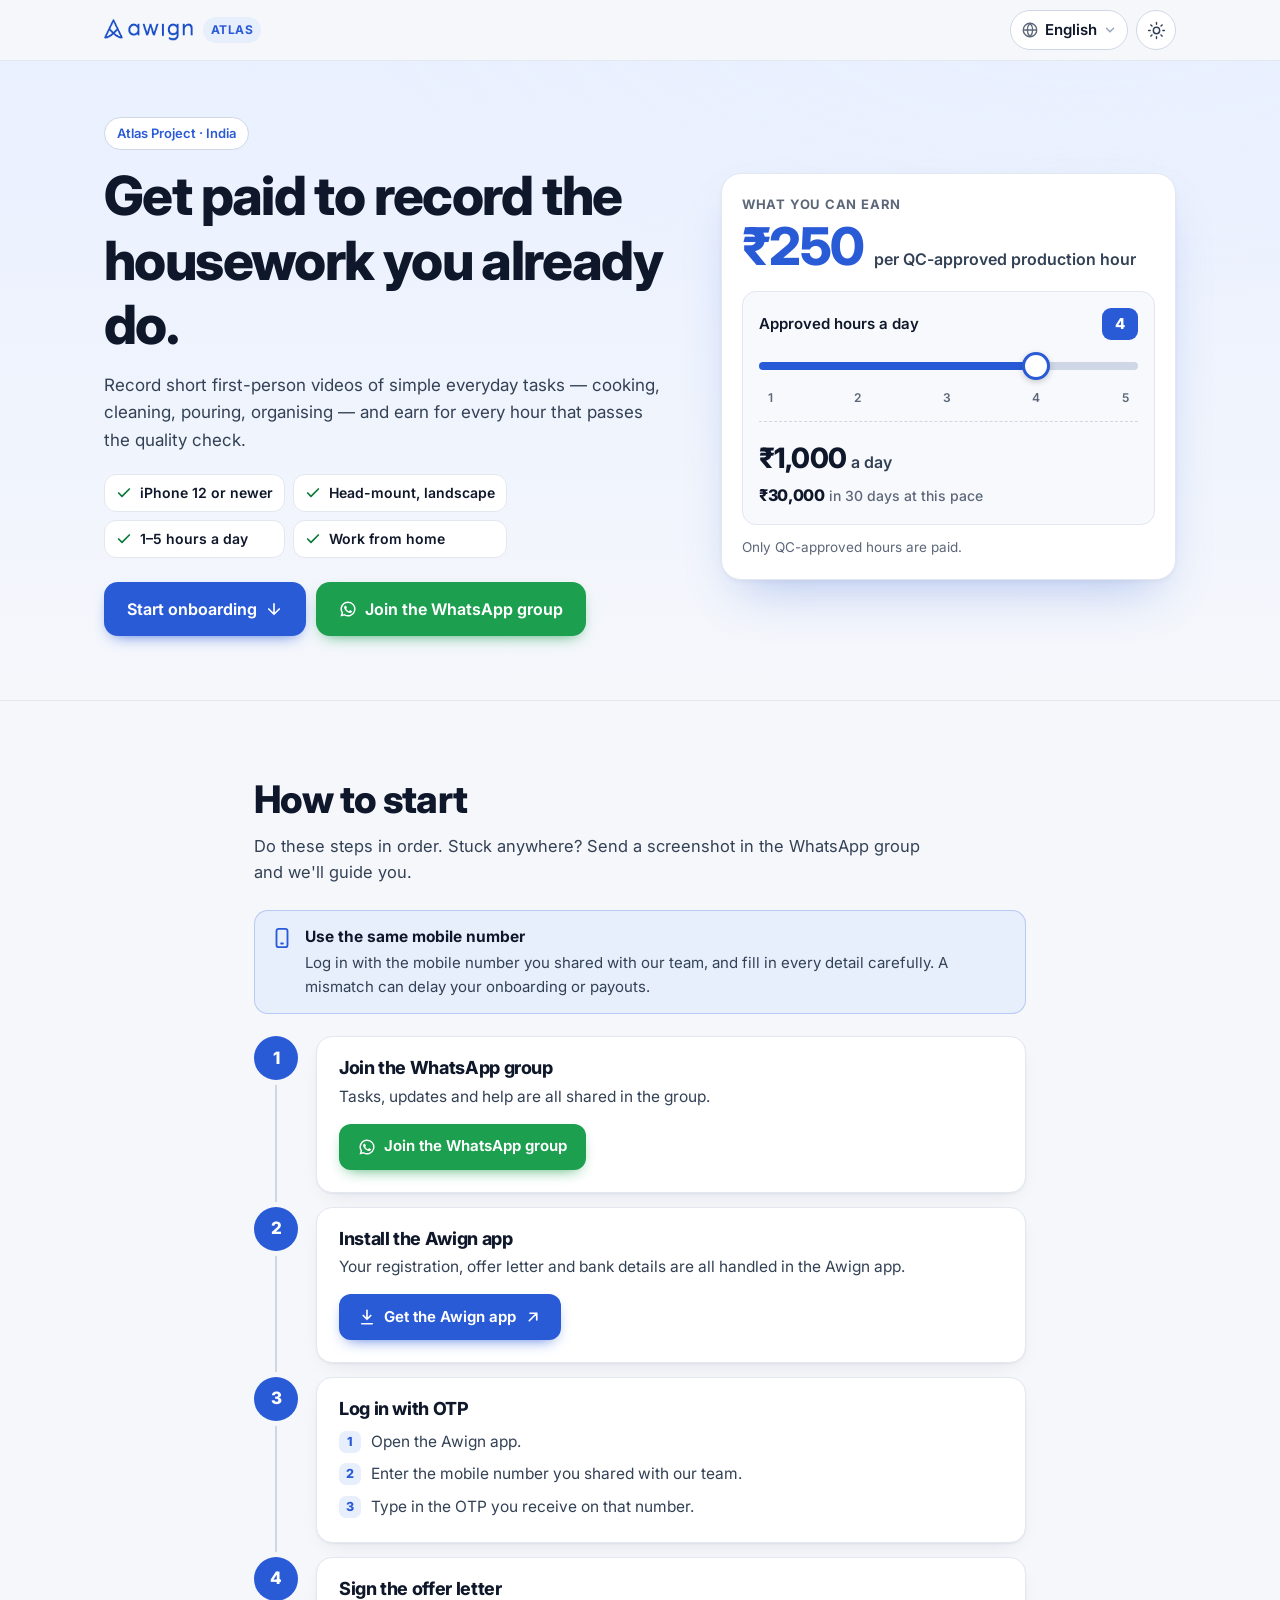
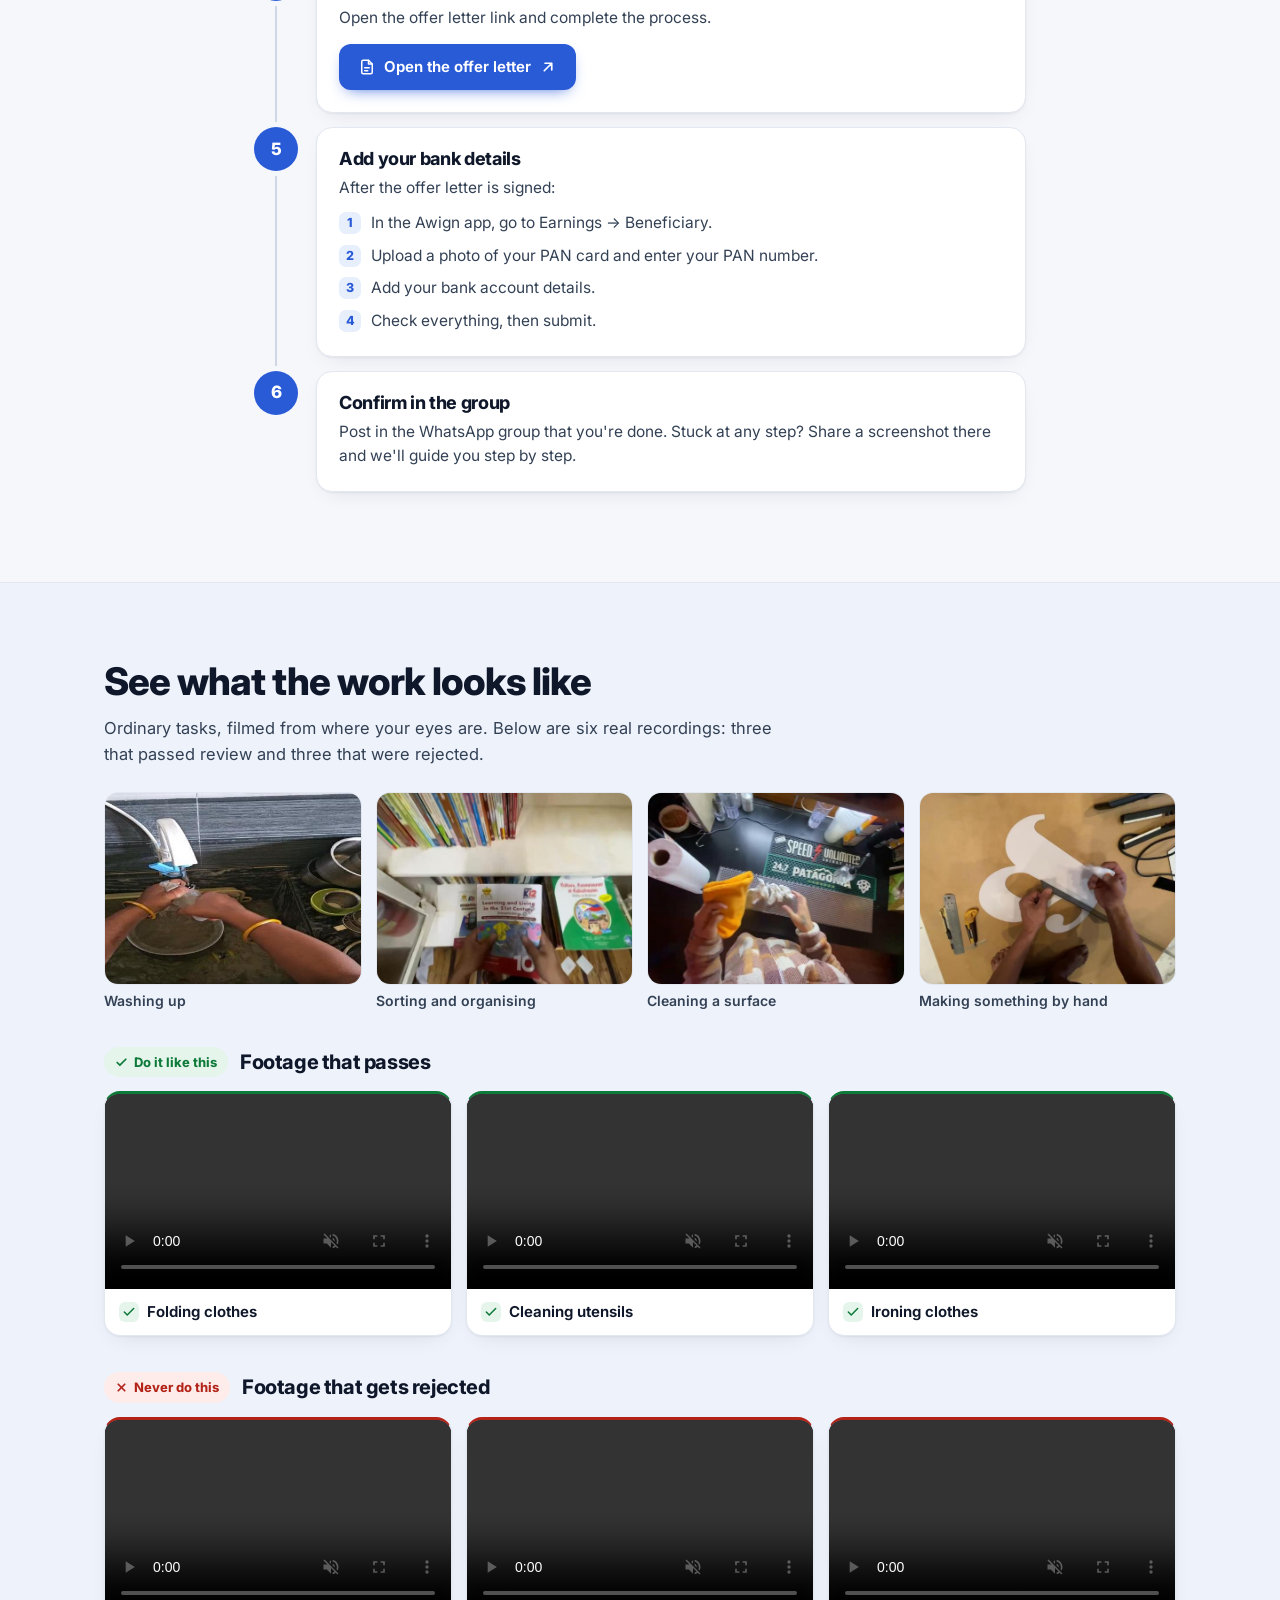
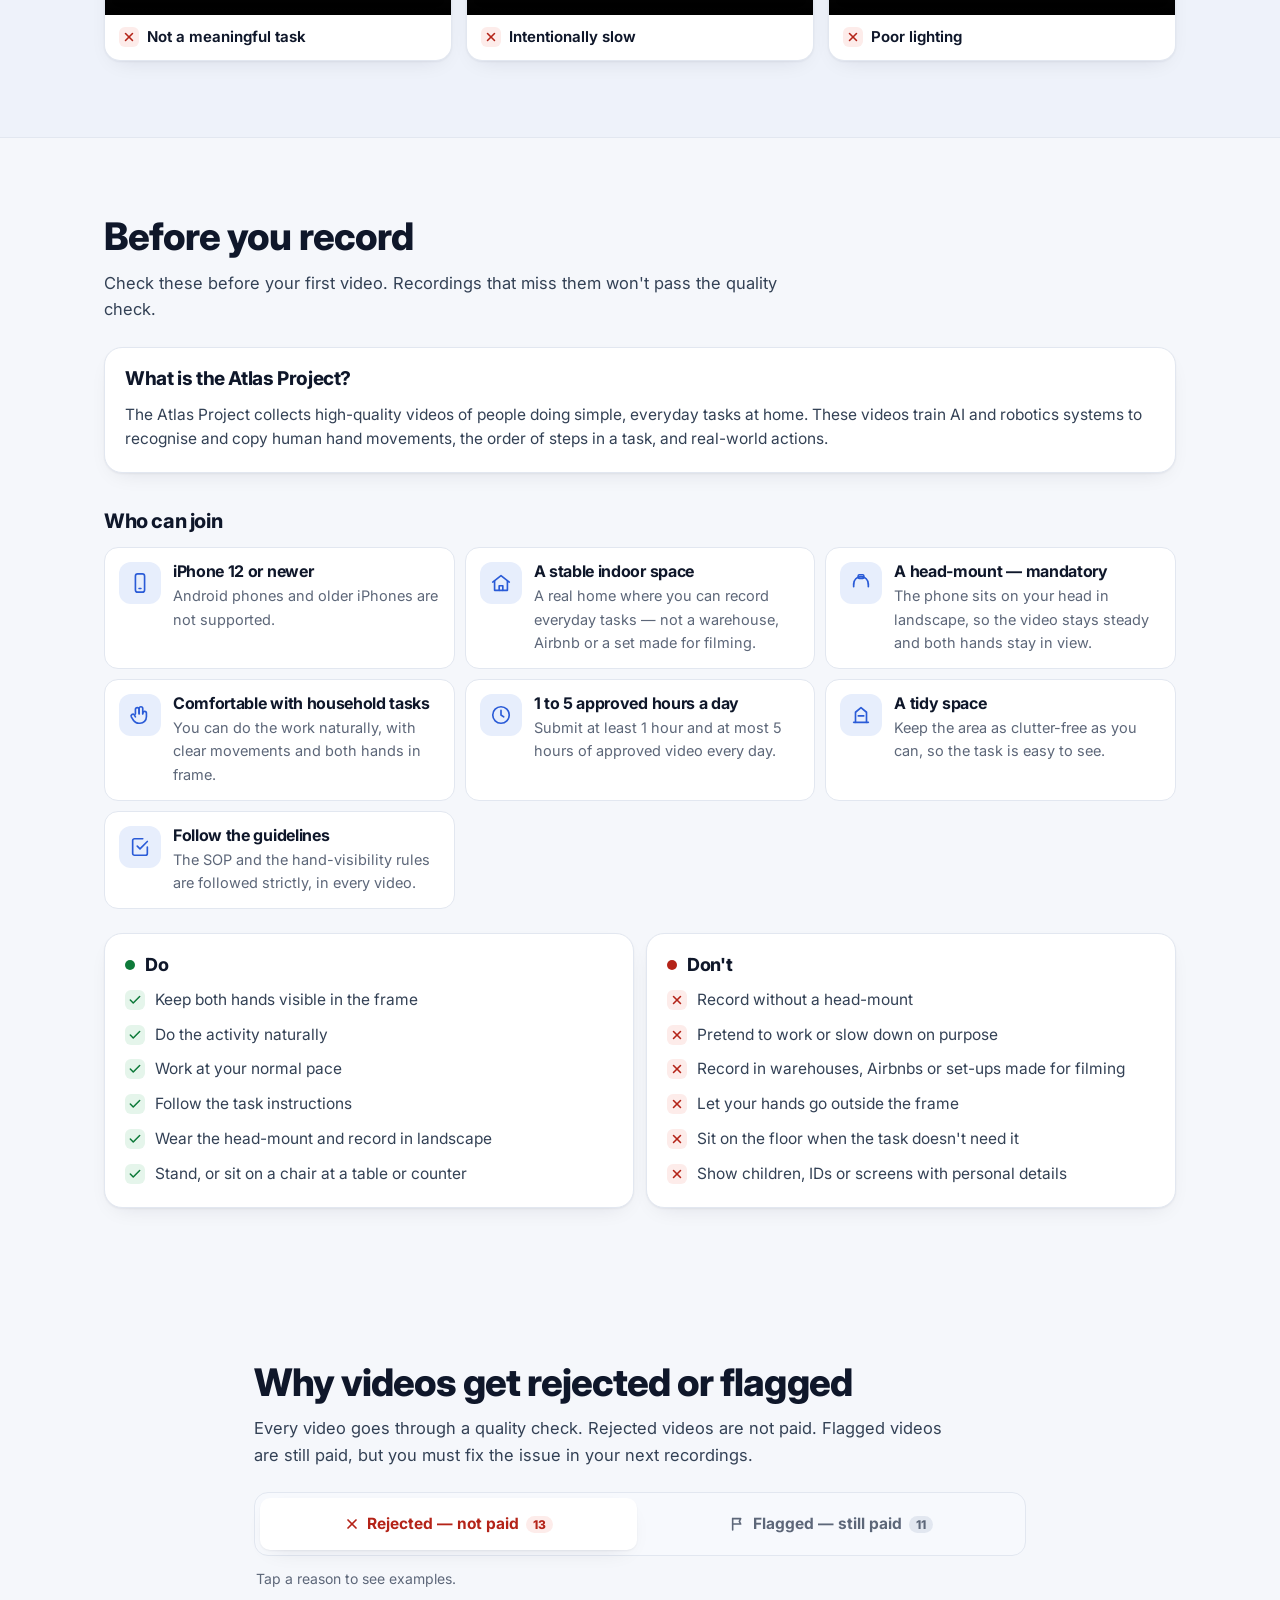
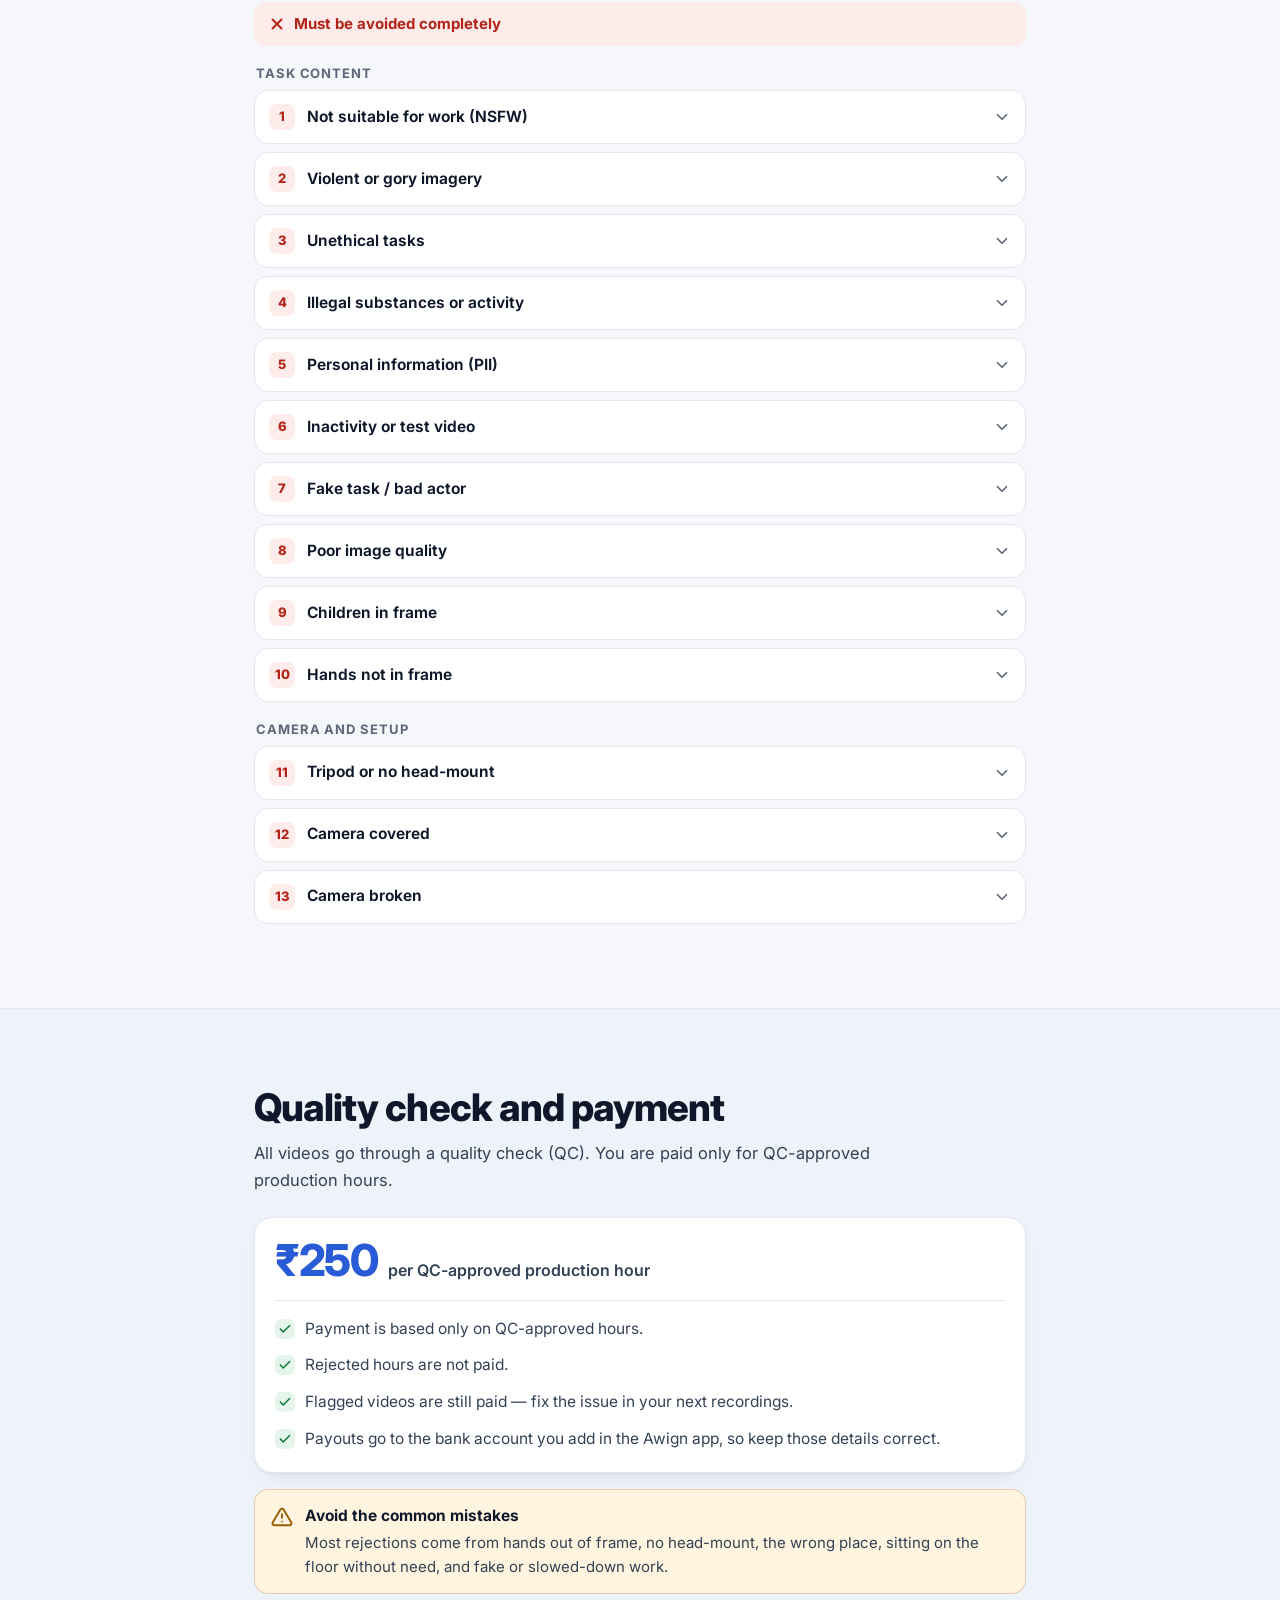
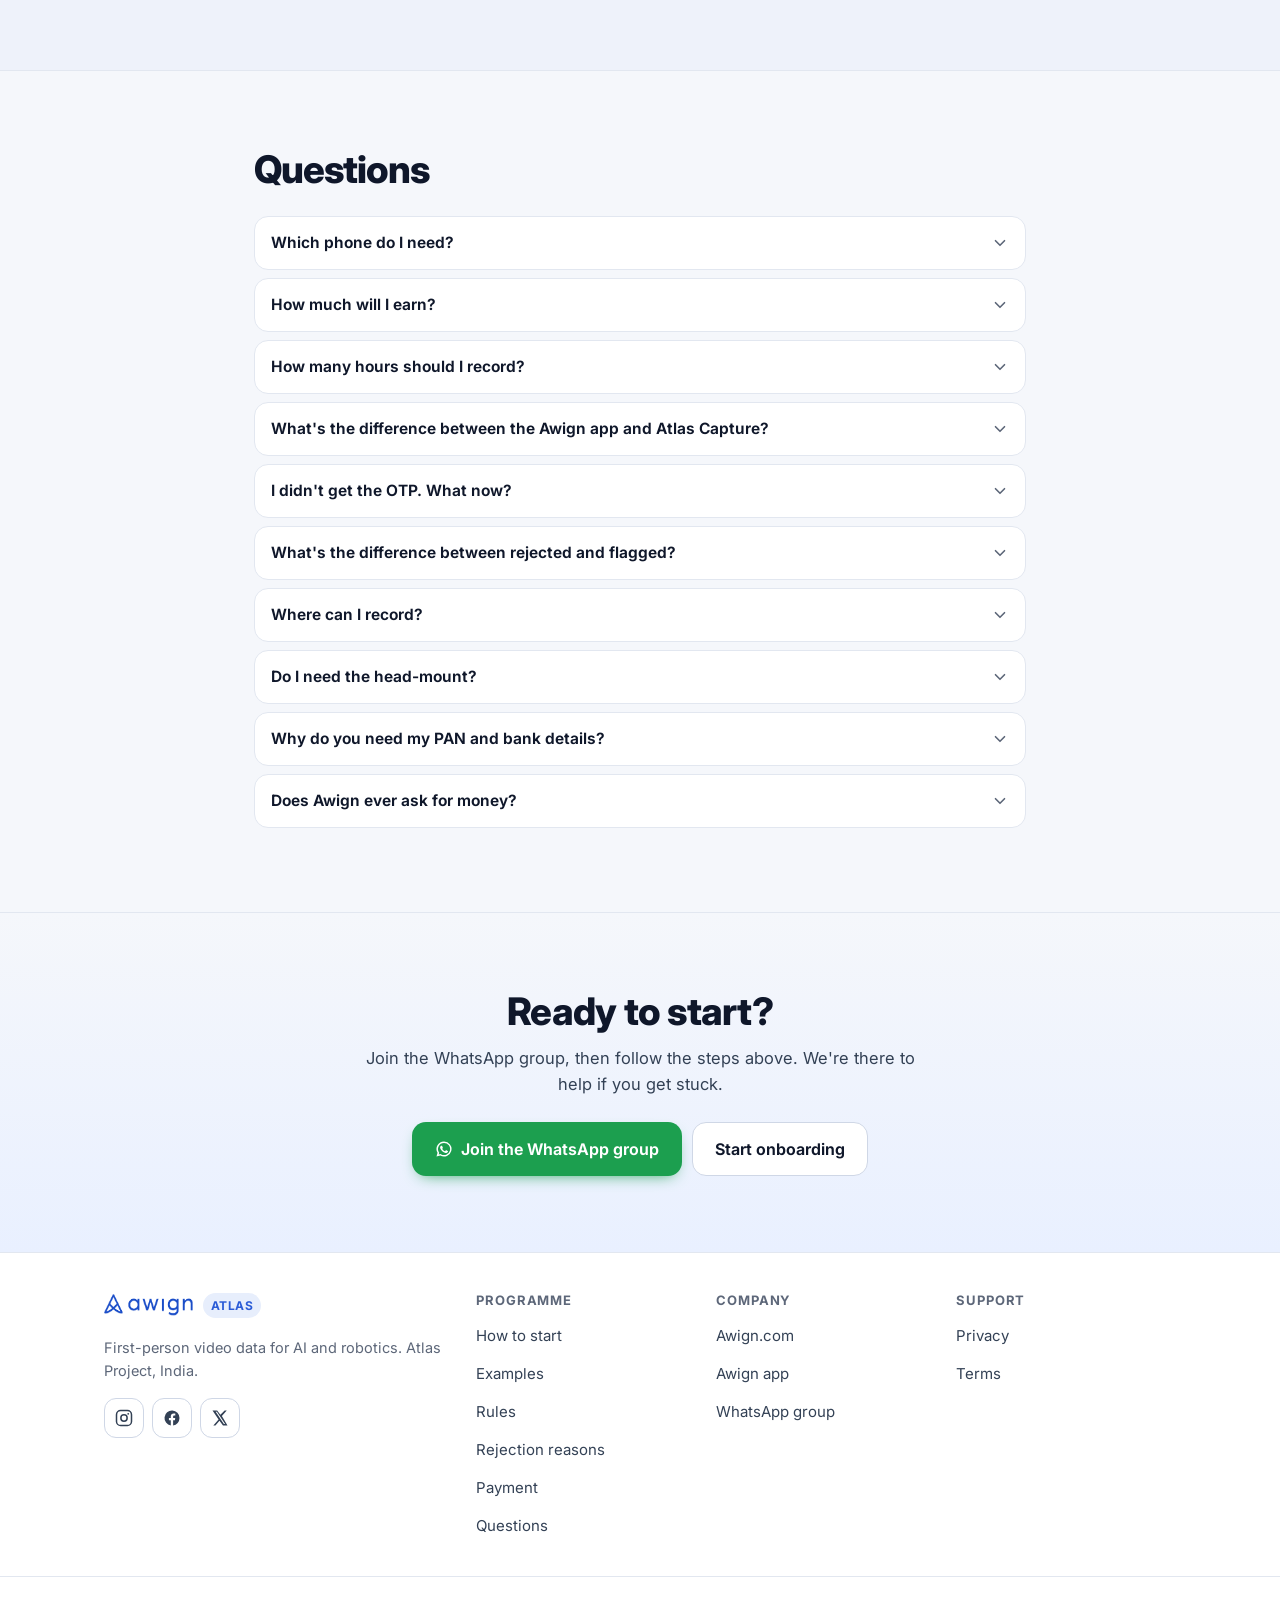
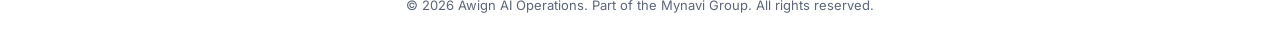
==== commit 32de69d8: "Add WhatsApp group link and work examples; remove login step - GROUP_URL set; join buttons and foote" ====
--- a/index.html
+++ b/index.html
@@ -95,8 +95,35 @@
     </div>
   </section>
 
+  <!-- ================= EXAMPLES ================= -->
+  <section class="sec sec--tint" id="examples">
+    <div class="shell">
+      <div class="head">
+        <h2 data-i18n="exTitle"></h2>
+        <p data-i18n="exBody"></p>
+      </div>
+      <div class="work" id="work"></div>
+
+      <div class="exgroup">
+        <div class="exhead">
+          <span class="tag tag--good"><svg viewBox="0 0 24 24" fill="none" stroke="currentColor" stroke-width="3.2" stroke-linecap="round" stroke-linejoin="round" aria-hidden="true"><polyline points="20 6 9 17 4 12"/></svg><span data-i18n="goodTag"></span></span>
+          <h3 data-i18n="goodHeading"></h3>
+        </div>
+        <div class="clips" id="clips-good"></div>
+      </div>
+
+      <div class="exgroup">
+        <div class="exhead">
+          <span class="tag tag--bad"><svg viewBox="0 0 24 24" fill="none" stroke="currentColor" stroke-width="3.2" stroke-linecap="round" aria-hidden="true"><line x1="18" y1="6" x2="6" y2="18"/><line x1="6" y1="6" x2="18" y2="18"/></svg><span data-i18n="badTag"></span></span>
+          <h3 data-i18n="badHeading"></h3>
+        </div>
+        <div class="clips" id="clips-bad"></div>
+      </div>
+    </div>
+  </section>
+
   <!-- ================= RULES ================= -->
-  <section class="sec sec--tint" id="rules">
+  <section class="sec" id="rules">
     <div class="shell">
       <div class="head">
         <h2 data-i18n="rulesTitle"></h2>
@@ -104,11 +131,8 @@
       </div>
 
       <div class="about card">
-        <div>
-          <h3 data-i18n="aboutTitle"></h3>
-          <p data-i18n="aboutBody"></p>
-        </div>
-        <ul class="tags" id="about-tags"></ul>
+        <h3 data-i18n="aboutTitle"></h3>
+        <p data-i18n="aboutBody"></p>
       </div>
 
       <h3 class="sub" data-i18n="eligTitle"></h3>
@@ -199,6 +223,7 @@
         <h4 data-i18n="footProgram"></h4>
         <ul>
           <li><a href="#start" data-i18n="fSteps"></a></li>
+          <li><a href="#examples" data-i18n="fExamples"></a></li>
           <li><a href="#rules" data-i18n="fRules"></a></li>
           <li><a href="#reasons" data-i18n="fReasons"></a></li>
           <li><a href="#pay" data-i18n="fPay"></a></li>
--- a/styles.css
+++ b/styles.css
@@ -301,24 +301,40 @@
 .step__act { margin-top: 14px; }
 .step__act .btn { width: 100%; }
 
-.phone { margin: 16px auto 0; max-width: 230px; }
-.phone__frame {
-  border-radius: 30px; padding: 8px; background: #0b0f1a;
-  box-shadow: 0 0 0 1px var(--line-2), var(--shadow-lg);
-}
-.phone__frame video { width: 100%; aspect-ratio: 9 / 19.5; object-fit: cover; border-radius: 23px; background: #000; }
-.phone figcaption { margin-top: 10px; text-align: center; font-size: 14px; color: var(--muted); font-weight: 600; }
+/* ---------------- examples ---------------- */
+
+.work { display: grid; grid-template-columns: 1fr 1fr; gap: 10px; }
+.work figure { margin: 0; }
+.work__img { aspect-ratio: 4 / 3; border-radius: 14px; overflow: hidden; background: var(--line); border: 1px solid var(--line); }
+.work__img img { width: 100%; height: 100%; object-fit: cover; }
+.work figcaption { margin-top: 7px; font-size: 14px; font-weight: 600; color: var(--ink-2); line-height: 1.35; }
+
+.exgroup { margin-top: 36px; }
+.exhead { display: flex; align-items: center; flex-wrap: wrap; gap: 8px 12px; margin-bottom: 14px; }
+.exhead h3 { font-size: 20px; font-weight: 750; }
+.tag {
+  display: inline-flex; align-items: center; gap: 6px; padding: 5px 11px; border-radius: 999px;
+  font-size: 13px; font-weight: 750;
+}
+.tag svg { width: 13px; height: 13px; }
+.tag--good { background: var(--good-soft); color: var(--good); }
+.tag--bad { background: var(--bad-soft); color: var(--bad); }
+
+.clips { display: grid; gap: 14px; }
+.clip { margin: 0; background: var(--surface); border: 1px solid var(--line); border-radius: 16px; overflow: hidden; box-shadow: var(--shadow); }
+.clip--good { border-top: 3px solid var(--good); }
+.clip--bad { border-top: 3px solid var(--bad); }
+.clip__v video { width: 100%; aspect-ratio: 16 / 9; object-fit: contain; background: #000; }
+.clip__t { display: flex; align-items: center; gap: 8px; padding: 11px 14px; font-weight: 650; font-size: 15px; }
+.clip__t svg { width: 20px; height: 20px; flex: none; padding: 3px; border-radius: 6px; }
+.clip--good .clip__t svg { color: var(--good); background: var(--good-soft); }
+.clip--bad .clip__t svg { color: var(--bad); background: var(--bad-soft); }
 
 /* ---------------- rules ---------------- */
 
-.about { display: grid; gap: 16px; }
+.about { display: grid; gap: 6px; }
 .about h3 { font-size: 19px; font-weight: 750; }
 .about p { margin-top: 6px; color: var(--ink-2); font-size: 15.5px; }
-.tags { display: flex; flex-wrap: wrap; gap: 8px; align-content: flex-start; }
-.tags li {
-  font-size: 14px; font-weight: 600; padding: 6px 12px; border-radius: 999px;
-  background: var(--brand-soft); color: var(--brand);
-}
 
 .elig { display: grid; gap: 10px; }
 .elig__i {
@@ -458,6 +474,7 @@
   .cta-row--center { justify-content: center; }
   .step__act .btn { width: auto; }
   .elig { grid-template-columns: 1fr 1fr; }
+  .clips { grid-template-columns: 1fr 1fr; }
 }
 
 @media (min-width: 760px) {
@@ -465,7 +482,7 @@
   .hero { padding: 56px 0 64px; }
   .sec { padding: 76px 0; }
   .dd { grid-template-columns: 1fr 1fr; }
-  .about { grid-template-columns: 1.4fr 1fr; align-items: center; }
+  .work { grid-template-columns: repeat(4, 1fr); gap: 14px; }
   .foot__top { grid-template-columns: 1.6fr 1fr 1fr 1fr; }
   .foot__brand { grid-column: auto; }
   .step { grid-template-columns: 44px minmax(0, 1fr); gap: 18px; }
@@ -478,6 +495,7 @@
 @media (min-width: 960px) {
   .hero__grid { grid-template-columns: minmax(0, 1.25fr) minmax(0, 1fr); align-items: center; gap: 48px; }
   .elig { grid-template-columns: 1fr 1fr 1fr; }
+  .clips { grid-template-columns: repeat(3, 1fr); }
   .chips { grid-template-columns: repeat(2, max-content); }
 }
 
